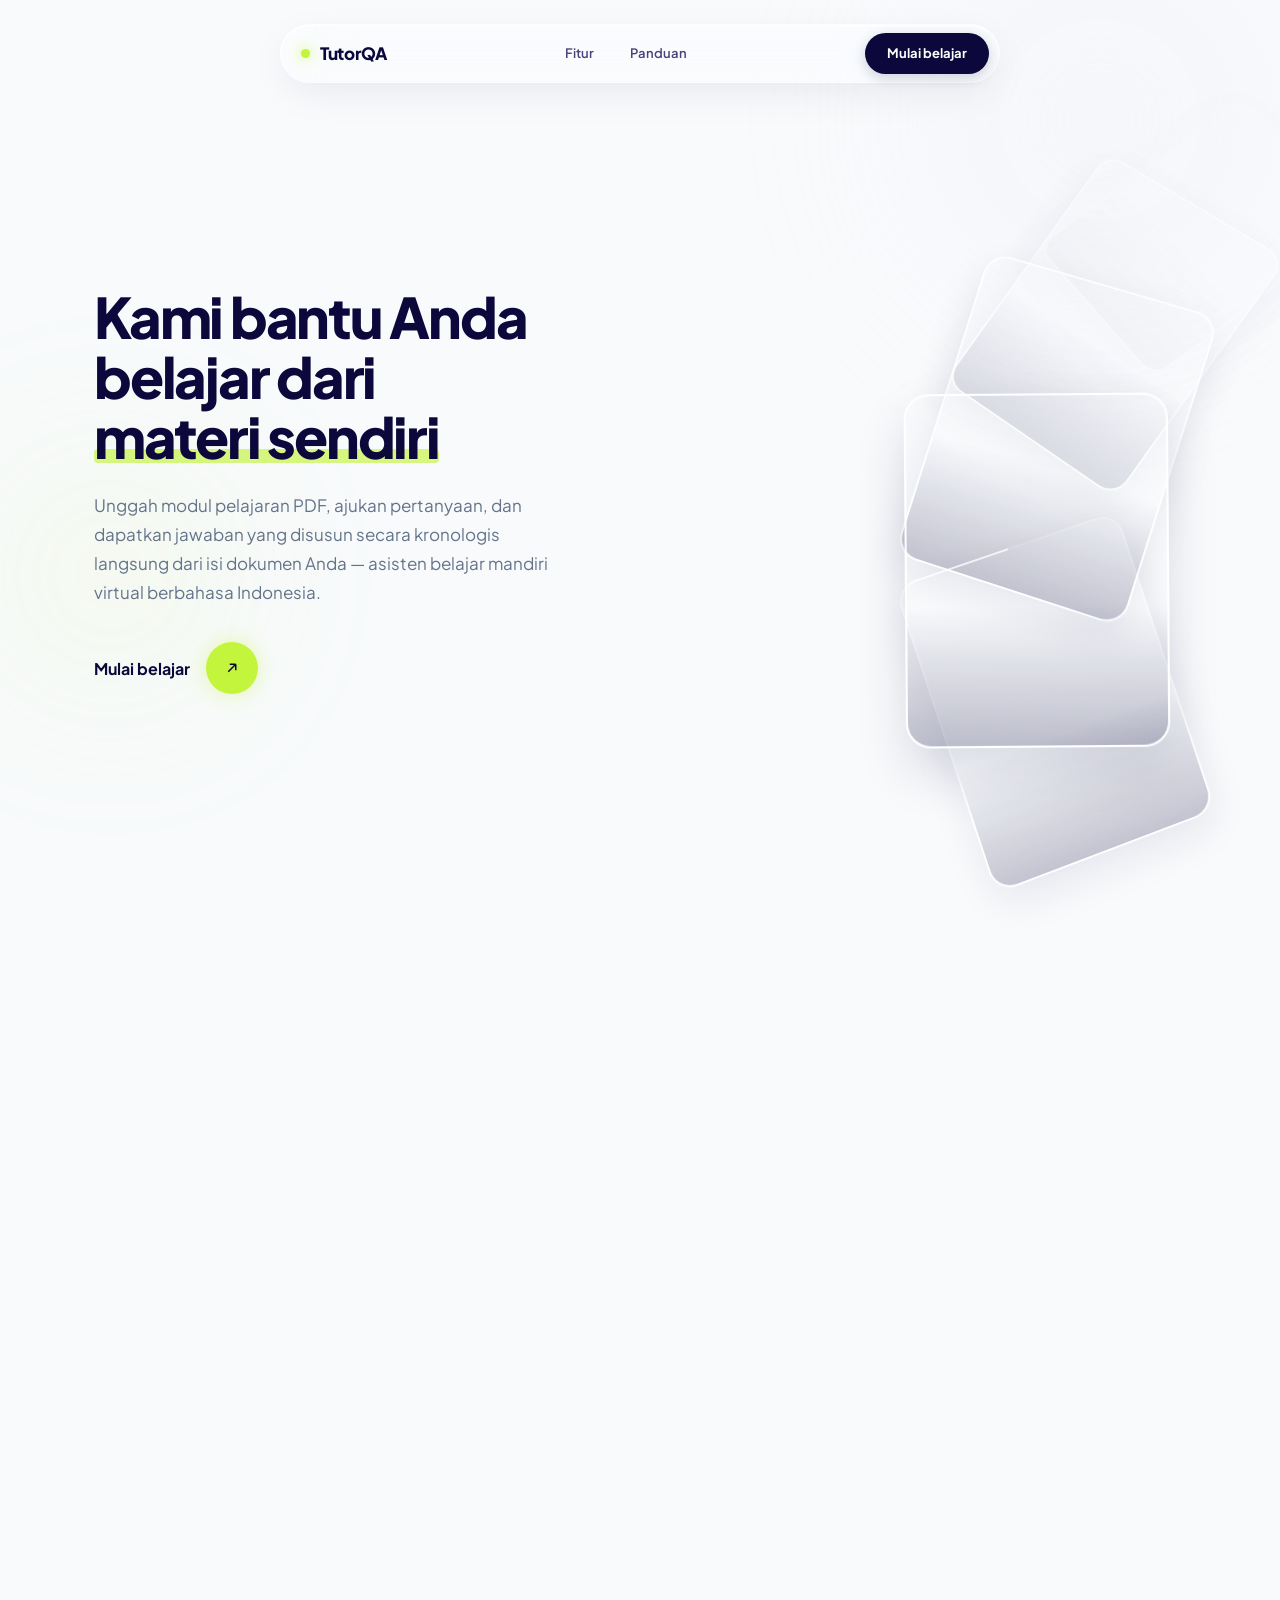
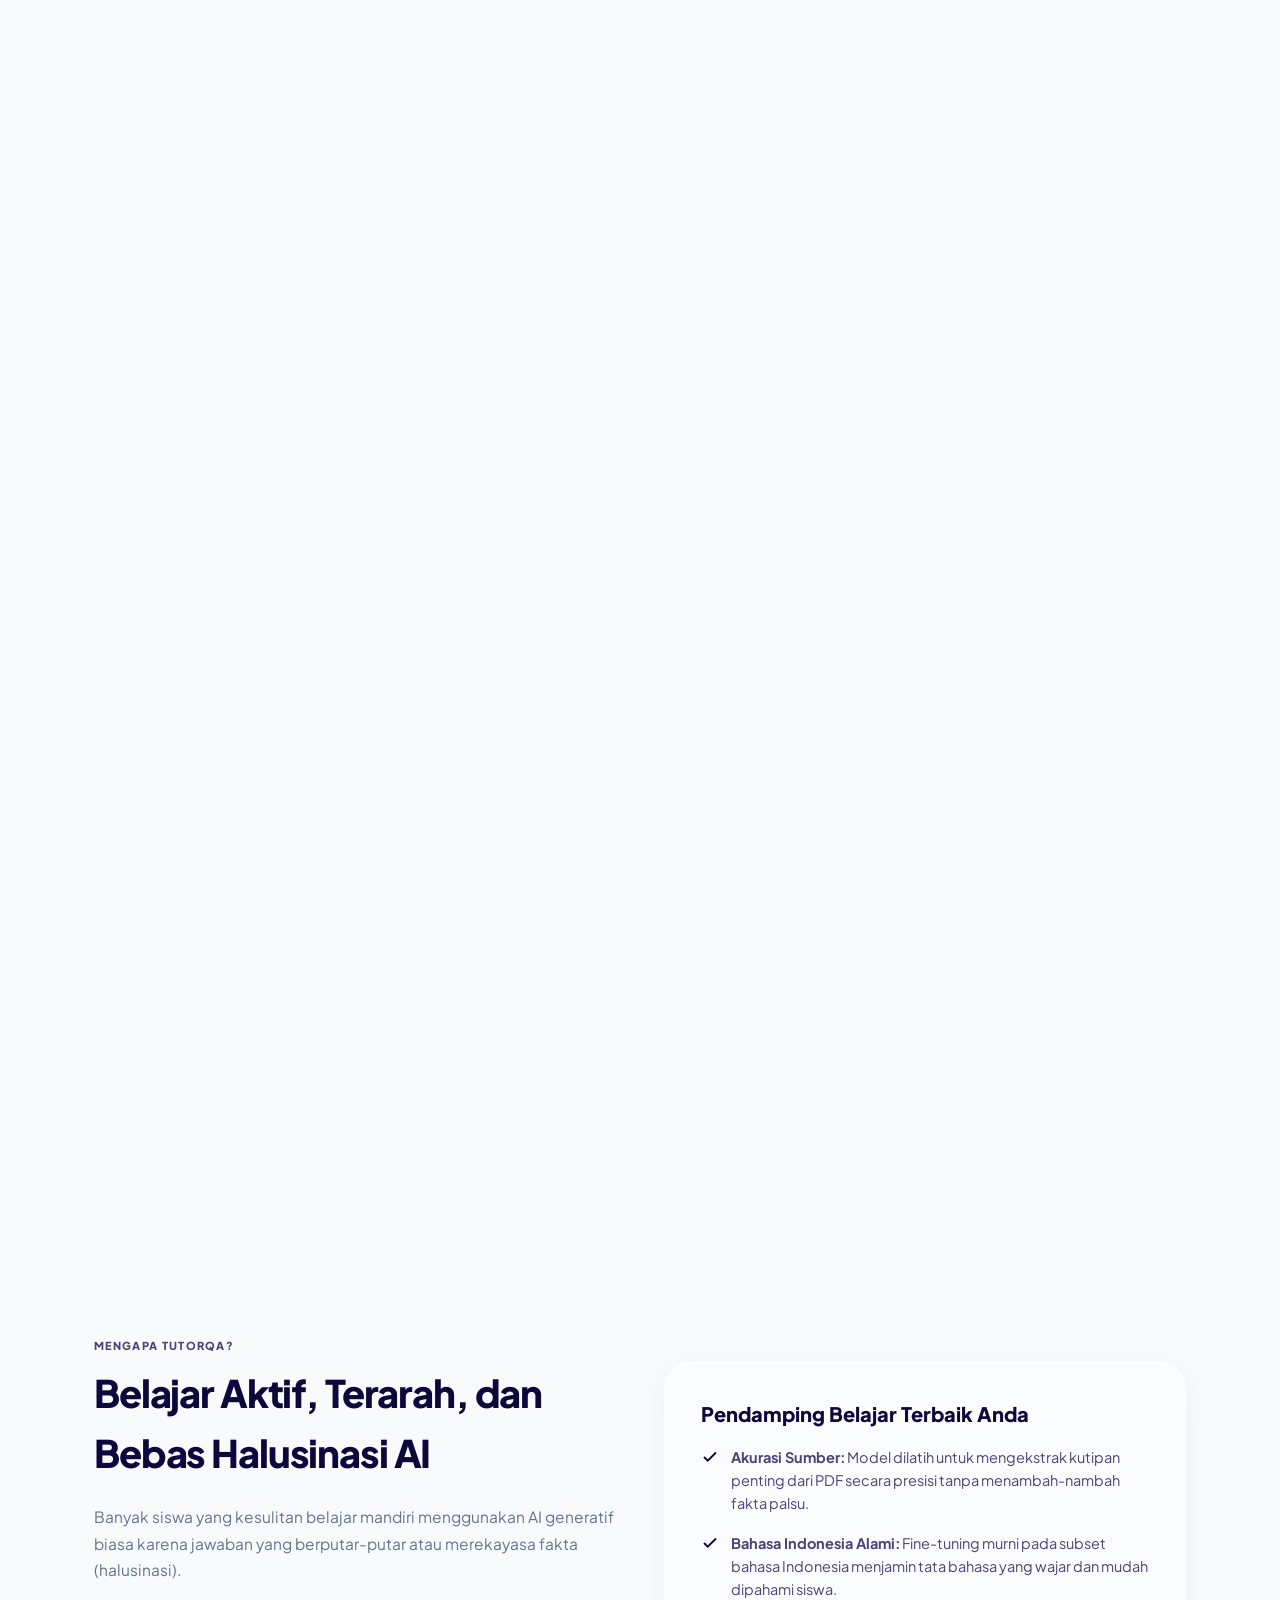
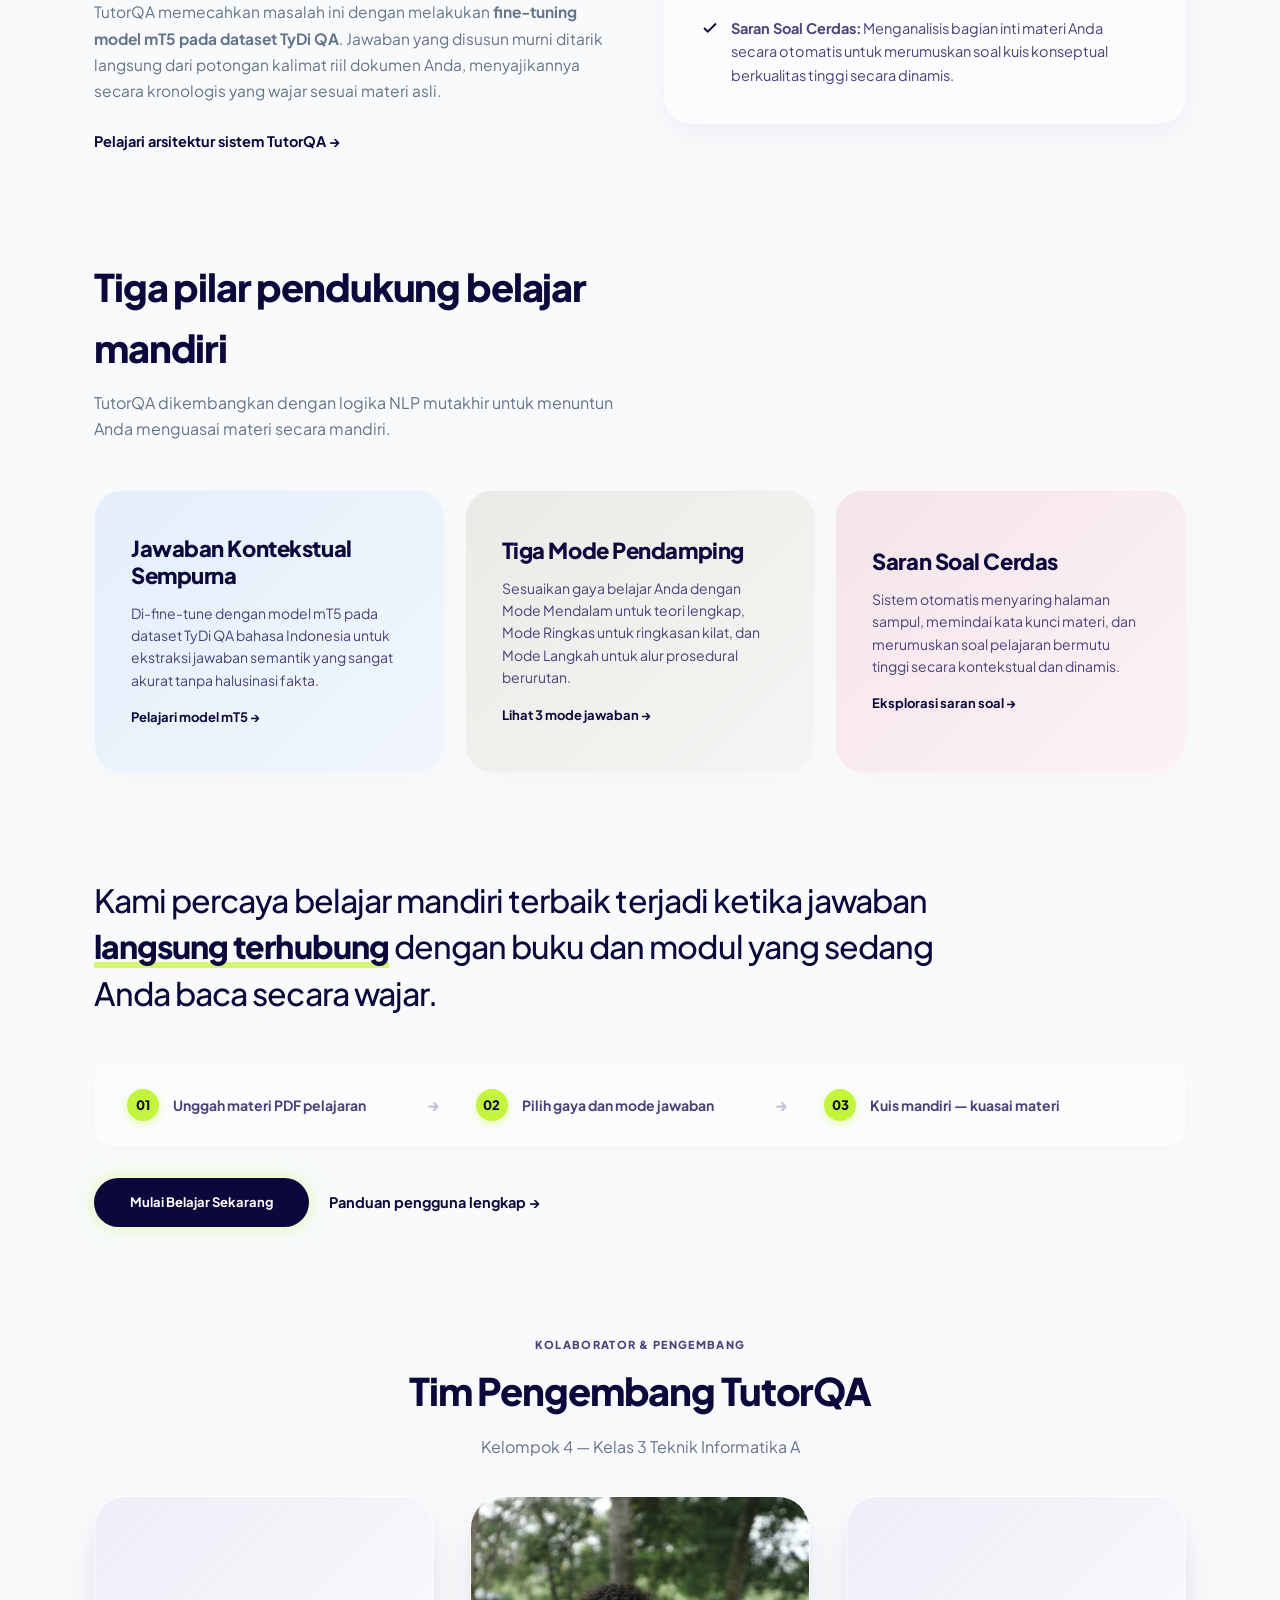
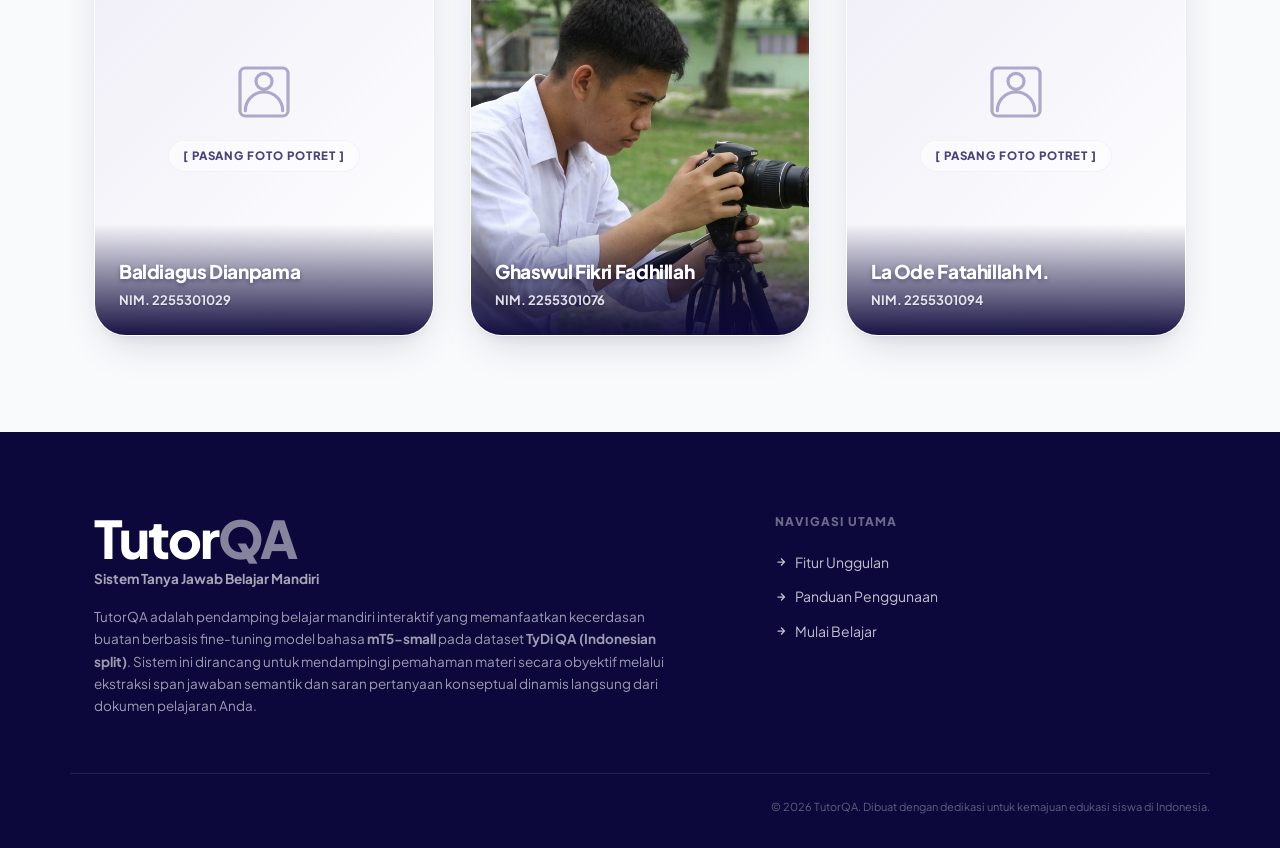
==== templates/index.html @ b0786485 "Initial commit dengan README dan gitignore baru" ====
<!DOCTYPE html>
<html lang="id">
<head>
  <meta charset="UTF-8" />
  <meta name="viewport" content="width=device-width, initial-scale=1.0" />
  <title>TutorQA — Tutor Virtual Belajar Mandiri</title>
  <link rel="preconnect" href="https://fonts.googleapis.com" />
  <link rel="preconnect" href="https://fonts.gstatic.com" crossorigin />
  <link href="https://fonts.googleapis.com/css2?family=Plus+Jakarta+Sans:wght@400;500;600;700&display=swap" rel="stylesheet" />
  <link rel="stylesheet" href="/static/css/styles.css?v=1.0.5" />
</head>
<body>
  <!-- Lazy load — logo TutorQA -->
  <div id="pageLoader" class="page-loader" aria-hidden="true">
    <div class="loader-brand">
      <h1 class="loader-logo">Tutor<span>QA</span></h1>
      <span class="loader-orb" aria-hidden="true"></span>
    </div>
  </div>

  <div class="bg-decor" aria-hidden="true">
    <span class="orb orb-1"></span>
    <span class="orb orb-2"></span>
  </div>

  <!-- Dynamic Island Nav -->
  <div class="island-nav-wrap" id="islandNav">
    <nav class="island-nav" aria-label="Navigasi utama">
      <a href="/" class="island-logo"><span class="logo-dot"></span> TutorQA</a>
      <div class="island-links">
        <a href="/fitur">Fitur</a>
        <a href="/panduan">Panduan</a>
      </div>
      <a href="/belajar" class="island-cta">Mulai belajar</a>
    </nav>
  </div>

  <main class="main-flow">
    <!-- Hero Scroll Track for 3D Carousel Wheel -->
    <div class="hero-scroll-track">
      <section class="hero" id="beranda">
        <div class="container hero-layout">
          <div class="hero-copy reveal">
            <h1 class="hero-display">
              Kami bantu Anda belajar dari <em>materi sendiri</em>
            </h1>
            <p class="hero-lead">
              Unggah modul pelajaran PDF, ajukan pertanyaan, dan dapatkan jawaban yang 
              disusun secara kronologis langsung dari isi dokumen Anda — asisten belajar mandiri virtual berbahasa Indonesia.
            </p>
            <a href="/belajar" class="hero-explore">
              <span>Mulai belajar</span>
              <span class="explore-circle" aria-hidden="true">
                <svg width="18" height="18" viewBox="0 0 24 24" fill="none" stroke="currentColor" stroke-width="2"><path d="M7 17L17 7M17 7H9M17 7v8"/></svg>
              </span>
            </a>
          </div>
          <!-- 3D Scrolling Carousel Wheel of Cards -->
          <div class="hero-collage reveal reveal-delay" aria-hidden="true">
            <div class="collage-img c1" style="background-image: url('https://images.unsplash.com/photo-1427504494785-3a9ca7044f45?w=600&auto=format&fit=crop&q=80');"></div>
            <div class="collage-img c2" style="background-image: url('https://images.unsplash.com/photo-1507842217343-583bb7270b66?w=600&auto=format&fit=crop&q=80');"></div>
            <div class="collage-img c3" style="background-image: url('https://images.unsplash.com/photo-1516321318423-f06f85e504b3?w=600&auto=format&fit=crop&q=80');"></div>
            <div class="collage-img c4" style="background-image: url('https://images.unsplash.com/photo-1522071820081-009f0129c71c?w=600&auto=format&fit=crop&q=80');"></div>
            <div class="collage-img c5" style="background-image: url('https://images.unsplash.com/photo-1532094349884-543bc11b234d?w=600&auto=format&fit=crop&q=80');"></div>
            <div class="collage-img c6" style="background-image: url('https://images.unsplash.com/photo-1516321497487-e288fb19713f?w=600&auto=format&fit=crop&q=80');"></div>
          </div>
        </div>
      </section>
    </div>

    <!-- Informative Explanatory Sections -->
    <section class="section" id="informasi-tutor">
      <div class="container">
        <div class="guide-layout" style="grid-template-columns: 1fr 1fr; gap: 48px; align-items: center;">
          <div class="reveal">
            <span class="section-tag" style="margin-bottom: 8px;">Mengapa TutorQA?</span>
            <h2 class="section-title-lg" style="margin-bottom: 20px;">Belajar Aktif, Terarah, dan Bebas Halusinasi AI</h2>
            <p style="color: var(--muted); font-size: 15.5px; line-height: 1.7; margin-bottom: 16px;">
              Banyak siswa yang kesulitan belajar mandiri menggunakan AI generatif biasa karena jawaban yang berputar-putar atau merekayasa fakta (halusinasi). 
            </p>
            <p style="color: var(--muted); font-size: 15.5px; line-height: 1.7; margin-bottom: 24px;">
              TutorQA memecahkan masalah ini dengan melakukan <strong>fine-tuning model mT5 pada dataset TyDi QA</strong>. Jawaban yang disusun murni ditarik langsung dari potongan kalimat riil dokumen Anda, menyajikannya secara kronologis yang wajar sesuai materi asli.
            </p>
            <a href="/fitur" class="link-arrow">Pelajari arsitektur sistem TutorQA →</a>
          </div>
          <div class="reveal reveal-delay" style="background: var(--glass-bg); border: 1px solid var(--glass-border); padding: 36px; border-radius: 28px; box-shadow: var(--shadow-md);">
            <h3 style="font-size: 20px; font-weight: 800; margin-bottom: 16px; color: var(--primary);">Pendamping Belajar Terbaik Anda</h3>
            <ul style="list-style: none; display: flex; flex-direction: column; gap: 16px;">
              <li style="font-size: 14.5px; color: var(--primary-60); display: flex; gap: 12px; align-items: flex-start;">
                <svg width="18" height="18" viewBox="0 0 24 24" fill="none" stroke="var(--primary)" stroke-width="2.5" style="flex-shrink: 0; margin-top: 2px;"><polyline points="20 6 9 17 4 12"/></svg>
                <span><strong>Akurasi Sumber:</strong> Model dilatih untuk mengekstrak kutipan penting dari PDF secara presisi tanpa menambah-nambah fakta palsu.</span>
              </li>
              <li style="font-size: 14.5px; color: var(--primary-60); display: flex; gap: 12px; align-items: flex-start;">
                <svg width="18" height="18" viewBox="0 0 24 24" fill="none" stroke="var(--primary)" stroke-width="2.5" style="flex-shrink: 0; margin-top: 2px;"><polyline points="20 6 9 17 4 12"/></svg>
                <span><strong>Bahasa Indonesia Alami:</strong> Fine-tuning murni pada subset bahasa Indonesia menjamin tata bahasa yang wajar dan mudah dipahami siswa.</span>
              </li>
              <li style="font-size: 14.5px; color: var(--primary-60); display: flex; gap: 12px; align-items: flex-start;">
                <svg width="18" height="18" viewBox="0 0 24 24" fill="none" stroke="var(--primary)" stroke-width="2.5" style="flex-shrink: 0; margin-top: 2px;"><polyline points="20 6 9 17 4 12"/></svg>
                <span><strong>Saran Soal Cerdas:</strong> Menganalisis bagian inti materi Anda secara otomatis untuk merumuskan soal kuis konseptual berkualitas tinggi secara dinamis.</span>
              </li>
            </ul>
          </div>
        </div>
      </div>
    </section>

    <!-- Features Overview -->
    <section class="section" id="fitur">
      <div class="container">
        <div class="section-head reveal">
          <h2 class="section-title-lg">Tiga pilar pendukung belajar mandiri</h2>
          <p class="section-sub">TutorQA dikembangkan dengan logika NLP mutakhir untuk menuntun Anda menguasai materi secara mandiri.</p>
        </div>
        <div class="feature-pastel">
          <article class="feature-pastel-card fp-blue reveal">
            <h3>Jawaban Kontekstual Sempurna</h3>
            <p>Di-fine-tune dengan model mT5 pada dataset TyDi QA bahasa Indonesia untuk ekstraksi jawaban semantik yang sangat akurat tanpa halusinasi fakta.</p>
            <a href="/fitur#t5-model" class="link-arrow" style="margin-top: 16px; font-size: 13px;">Pelajari model mT5 →</a>
          </article>
          <article class="feature-pastel-card fp-gray reveal reveal-delay">
            <h3>Tiga Mode Pendamping</h3>
            <p>Sesuaikan gaya belajar Anda dengan Mode Mendalam untuk teori lengkap, Mode Ringkas untuk ringkasan kilat, dan Mode Langkah untuk alur prosedural berurutan.</p>
            <a href="/fitur#three-modes" class="link-arrow" style="margin-top: 16px; font-size: 13px;">Lihat 3 mode jawaban →</a>
          </article>
          <article class="feature-pastel-card fp-pink reveal reveal-delay-2">
            <h3>Saran Soal Cerdas</h3>
            <p>Sistem otomatis menyaring halaman sampul, memindai kata kunci materi, dan merumuskan soal pelajaran bermutu tinggi secara kontekstual dan dinamis.</p>
            <a href="/fitur#smart-suggestions" class="link-arrow" style="margin-top: 16px; font-size: 13px;">Eksplorasi saran soal →</a>
          </article>
        </div>
      </div>
    </section>

    <!-- Call to Action Section -->
    <section class="section section-quote" id="cara-pakai">
      <div class="container reveal">
        <blockquote class="big-quote">
          Kami percaya belajar mandiri terbaik terjadi ketika jawaban
          <strong>langsung terhubung</strong> dengan buku dan modul yang sedang Anda baca secara wajar.
        </blockquote>
        <div class="steps-inline">
          <div><span>01</span><p>Unggah materi PDF pelajaran</p></div>
          <div><span>02</span><p>Pilih gaya dan mode jawaban</p></div>
          <div><span>03</span><p>Kuis mandiri — kuasai materi</p></div>
        </div>
        <div style="display: flex; gap: 20px; flex-wrap: wrap; margin-top: 24px; align-items: center;">
          <a href="/belajar" class="island-cta" style="padding: 14px 36px; box-shadow: var(--shadow-glow); text-shadow: none;">Mulai Belajar Sekarang</a>
          <a href="/panduan" class="link-arrow">Panduan pengguna lengkap →</a>
        </div>
      </div>
    </section>

    <!-- Team Section (Kelompok 4) -->
    <section class="section section-team" id="tim-pengembang">
      <div class="container reveal">
        <div class="section-head" style="text-align: center; margin: 0 auto 36px; max-width: 680px;">
          <span class="section-tag">Kolaborator & Pengembang</span>
          <h2 class="section-title-lg">Tim Pengembang TutorQA</h2>
          <p class="section-sub">Kelompok 4 — Kelas 3 Teknik Informatika A</p>
        </div>
        
        <div class="team-grid">
          <!-- Member 1: Baldiagus Dianpama -->
          <div class="team-card-wrap">
            <div class="team-card-inner">
              <!-- Front Side -->
              <div class="team-card-front">
                <div class="portrait-photo-placeholder">
                  <svg class="portrait-icon" viewBox="0 0 24 24" fill="none" stroke="currentColor" stroke-width="1.2">
                    <path d="M21 19V5a2 2 0 0 0-2-2H5a2 2 0 0 0-2 2v14a2 2 0 0 0 2 2h14a2 2 0 0 0 2-2zM12 11a3 3 0 1 0 0-6 3 3 0 0 0 0 6zm-7 8a7 7 0 0 1 14 0" stroke-linecap="round"/>
                  </svg>
                  <span class="portrait-label">[ Pasang Foto Potret ]</span>
                </div>
                <div class="team-name-strip">
                  <h3>Baldiagus Dianpama</h3>
                  <p class="front-nim">NIM. 2255301029</p>
                </div>
              </div>
              <!-- Back Side -->
              <div class="team-card-back">
                <div class="back-header">
                  <h3>Baldiagus Dianpama</h3>
                  <p class="back-nim">NIM. 2255301029</p>
                </div>
                <div class="back-divider"></div>
                <div class="back-body">
                  <span class="jobdesk-title">Fokus Tugas</span>
                  <h4 class="jobdesk-highlight">Modelling & Evaluasi</h4>
                  <p class="jobdesk-desc" style="font-size: 13px; line-height: 1.6; color: rgba(255, 255, 255, 0.85); margin: 0; text-align: left;">
                    Bertanggung jawab dalam melatih dan menguji model mT5-small menggunakan dataset TyDi QA bahasa Indonesia. Fokus pekerjaan meliputi analisis metrik performa model serta pengoptimalan penggunaan memori agar sistem tanya jawab dapat berjalan dengan lancar dan menghasilkan jawaban yang presisi.
                  </p>
                </div>
              </div>
            </div>
          </div>
          
          <!-- Member 2: Ghaswul Fikri Fadhillah -->
          <div class="team-card-wrap">
            <div class="team-card-inner">
              <!-- Front Side -->
              <div class="team-card-front">
                <div class="portrait-photo-placeholder" style="padding: 0; background: none;">
                  <img src="/static/ghaswul_profil.png" alt="Ghaswul Fikri Fadhillah" style="width: 100%; height: 100%; object-fit: cover; transition: transform 0.4s var(--ease);" class="portrait-img" />
                </div>
                <div class="team-name-strip">
                  <h3>Ghaswul Fikri Fadhillah</h3>
                  <p class="front-nim">NIM. 2255301076</p>
                </div>
              </div>
              <!-- Back Side -->
              <div class="team-card-back">
                <div class="back-header">
                  <h3>Ghaswul Fikri Fadhillah</h3>
                  <p class="back-nim">NIM. 2255301076</p>
                </div>
                <div class="back-divider"></div>
                <div class="back-body">
                  <span class="jobdesk-title">Fokus Tugas</span>
                  <h4 class="jobdesk-highlight">UI & Deployment</h4>
                  <p class="jobdesk-desc" style="font-size: 13px; line-height: 1.6; color: rgba(255, 255, 255, 0.85); margin: 0; text-align: left;">
                    Bertanggung jawab dalam merancang tampilan antarmuka web TutorQA agar menarik dan mudah digunakan oleh siswa. Fokus pekerjaan meliputi penghubungan sistem backend FastAPI dengan frontend HTML/CSS/JavaScript, serta pengelolaan deployment server agar aplikasi siap dijalankan.
                  </p>
                </div>
              </div>
            </div>
          </div>
          
          <!-- Member 3: La Ode Fatahillah Muhammad -->
          <div class="team-card-wrap">
            <div class="team-card-inner">
              <!-- Front Side -->
              <div class="team-card-front">
                <div class="portrait-photo-placeholder">
                  <svg class="portrait-icon" viewBox="0 0 24 24" fill="none" stroke="currentColor" stroke-width="1.2">
                    <path d="M21 19V5a2 2 0 0 0-2-2H5a2 2 0 0 0-2 2v14a2 2 0 0 0 2 2h14a2 2 0 0 0 2-2zM12 11a3 3 0 1 0 0-6 3 3 0 0 0 0 6zm-7 8a7 7 0 0 1 14 0" stroke-linecap="round"/>
                  </svg>
                  <span class="portrait-label">[ Pasang Foto Potret ]</span>
                </div>
                <div class="team-name-strip">
                  <h3>La Ode Fatahillah M.</h3>
                  <p class="front-nim">NIM. 2255301094</p>
                </div>
              </div>
              <!-- Back Side -->
              <div class="team-card-back">
                <div class="back-header">
                  <h3>La Ode Fatahillah M.</h3>
                  <p class="back-nim">NIM. 2255301094</p>
                </div>
                <div class="back-divider"></div>
                <div class="back-body">
                  <span class="jobdesk-title">Fokus Tugas</span>
                  <h4 class="jobdesk-highlight">Data Preparation</h4>
                  <p class="jobdesk-desc" style="font-size: 13px; line-height: 1.6; color: rgba(255, 255, 255, 0.85); margin: 0; text-align: left;">
                    Bertanggung jawab dalam mengumpulkan, membersihkan, dan mengolah data dari dataset TyDi QA agar siap digunakan untuk proses pelatihan model. Fokus pekerjaan meliputi penanganan tokenisasi teks dan penyelarasan format agar model bahasa dapat mempelajari materi dengan baik.
                  </p>
                </div>
              </div>
            </div>
          </div>
        </div>
      </div>
    </section>
  </main>

  <footer class="footer-synthesis">
    <div class="container footer-grid" style="grid-template-columns: 1.8fr 1.2fr; gap: 64px;">
      <div class="footer-brand-col">
        <p class="footer-logo-text" style="margin-bottom: 4px;">Tutor<span>QA</span></p>
        <p class="footer-address" style="margin-bottom: 16px;">
          <strong>Sistem Tanya Jawab Belajar Mandiri</strong>
        </p>
        <p class="footer-desc" style="font-size: 13.5px; line-height: 1.65; opacity: 0.75; max-width: 580px;">
          TutorQA adalah pendamping belajar mandiri interaktif yang memanfaatkan kecerdasan buatan berbasis fine-tuning model bahasa <strong>mT5-small</strong> pada dataset <strong>TyDi QA (Indonesian split)</strong>. Sistem ini dirancang untuk mendampingi pemahaman materi secara obyektif melalui ekstraksi span jawaban semantik dan saran pertanyaan konseptual dinamis langsung dari dokumen pelajaran Anda.
        </p>
      </div>
      <div class="footer-links-col" style="display: flex; flex-direction: column; align-items: flex-start; justify-content: flex-start;">
        <p class="footer-col-title">Navigasi Utama</p>
        <a href="/fitur" style="margin-bottom: 12px; display: inline-flex; align-items: center; gap: 8px;">
          <svg width="12" height="12" viewBox="0 0 24 24" fill="none" stroke="currentColor" stroke-width="2.5"><path d="M5 12h14M12 5l7 7-7 7"/></svg>Fitur Unggulan
        </a>
        <a href="/panduan" style="margin-bottom: 12px; display: inline-flex; align-items: center; gap: 8px;">
          <svg width="12" height="12" viewBox="0 0 24 24" fill="none" stroke="currentColor" stroke-width="2.5"><path d="M5 12h14M12 5l7 7-7 7"/></svg>Panduan Penggunaan
        </a>
        <a href="/belajar" style="margin-bottom: 12px; display: inline-flex; align-items: center; gap: 8px;">
          <svg width="12" height="12" viewBox="0 0 24 24" fill="none" stroke="currentColor" stroke-width="2.5"><path d="M5 12h14M12 5l7 7-7 7"/></svg>Mulai Belajar
        </a>
      </div>
    </div>
    <div class="container footer-bottom">
      <p>© 2026 TutorQA. Dibuat dengan dedikasi untuk kemajuan edukasi siswa di Indonesia.</p>
    </div>
  </footer>

  <script src="/static/js/app.js?v=1.0.5"></script>
</body>
</html>
---- static/css/styles.css ----
/* TutorQA — Premium Editorial Glassmorphic Design System */

:root {
  --primary: #0c083b;
  --primary-60: #49437a;
  --primary-70: #716aa0;
  --primary-90: #efedf7;
  --secondary: #e2e8f0;
  --tertiary: #c3f53c; /* Neon Lime-Green */
  --tertiary-hover: #b0e02b;
  --neutral: #ffffff;
  --muted: #64748b;
  --bg: #f8fafc;
  
  /* Glassmorphism Variables */
  --glass-bg: rgba(255, 255, 255, 0.38);
  --glass-bg-hover: rgba(255, 255, 255, 0.52);
  --glass-border: rgba(255, 255, 255, 0.45);
  --glass-border-focus: rgba(73, 67, 122, 0.25);
  --glass-blur: 32px;
  
  --font: "Plus Jakarta Sans", system-ui, -apple-system, BlinkMacSystemFont, sans-serif;
  --container: 1140px;
  --island-top: 24px;
  --ease: cubic-bezier(0.16, 1, 0.3, 1); /* Ultra-smooth custom cubic bezier */
  
  /* Modern Elevations */
  --shadow-sm: 0 2px 8px rgba(12, 8, 59, 0.02);
  --shadow-md: 0 8px 30px rgba(12, 8, 59, 0.05);
  --shadow-lg: 0 16px 40px rgba(12, 8, 59, 0.08);
  --shadow-glow: 0 0 20px rgba(195, 245, 60, 0.4);
}

/* Base reset & clean elements */
*, *::before, *::after { 
  box-sizing: border-box; 
  margin: 0; 
  padding: 0; 
}

html { 
  scroll-behavior: smooth; 
}

body {
  font-family: var(--font);
  font-size: 15px;
  line-height: 1.6;
  color: var(--primary);
  background: var(--bg);
  -webkit-font-smoothing: antialiased;
  -moz-osx-font-smoothing: grayscale;
  overflow-x: hidden;
}

body.is-loading { 
  overflow: hidden; 
}

/* —— Premium Lazy Load Splash Screen —— */
.page-loader {
  position: fixed;
  inset: 0;
  z-index: 9999;
  display: flex;
  align-items: center;
  justify-content: center;
  background: #ffffff;
  transition: opacity 0.7s var(--ease), visibility 0.7s var(--ease);
}

.page-loader.hidden {
  opacity: 0;
  visibility: hidden;
  pointer-events: none;
}

.loader-brand {
  display: flex;
  align-items: center;
  gap: 16px;
  animation: loaderPulse 1.8s ease-in-out infinite;
}

.loader-logo {
  font-size: clamp(32px, 6vw, 44px);
  font-weight: 800;
  color: var(--primary);
  letter-spacing: -0.04em;
  line-height: 1;
}

.loader-logo span {
  font-weight: 600;
  color: var(--primary-70);
}

.loader-orb {
  width: 16px;
  height: 16px;
  border-radius: 50%;
  background: var(--tertiary);
  box-shadow: 0 0 24px var(--tertiary), 0 0 48px rgba(195, 245, 60, 0.6);
  animation: loaderOrb 1.4s ease-in-out infinite;
}

@keyframes loaderOrb {
  0%, 100% { transform: translate(0, 0) scale(1); opacity: 1; }
  50% { transform: translate(6px, -6px) scale(1.2); opacity: 0.85; }
}

@keyframes loaderPulse {
  0%, 100% { opacity: 0.9; transform: scale(0.98); }
  50% { opacity: 1; transform: scale(1); }
}

/* Links & Global aesthetics */
a { 
  color: var(--primary); 
  text-decoration: none; 
  transition: color 0.25s var(--ease); 
}

a:hover { 
  color: var(--primary-60); 
}

.container {
  width: 100%;
  max-width: var(--container);
  margin: 0 auto;
  padding: 0 24px;
}

/* Soft Decorative Blobs */
.bg-decor {
  position: fixed;
  inset: 0;
  pointer-events: none;
  z-index: 0;
  overflow: hidden;
}

.orb {
  position: absolute;
  border-radius: 50%;
  filter: blur(90px);
  opacity: 0.4;
  animation: orbFloat 22s ease-in-out infinite;
}

.orb-1 {
  width: 480px;
  height: 480px;
  background: radial-gradient(circle, var(--primary-90) 0%, transparent 70%);
  top: -120px;
  right: -60px;
}

.orb-2 {
  width: 380px;
  height: 380px;
  background: radial-gradient(circle, rgba(195, 245, 60, 0.3) 0%, transparent 70%);
  bottom: 15%;
  left: -80px;
  animation-delay: -6s;
}

@keyframes orbFloat {
  0%, 100% { transform: translate(0, 0) scale(1); }
  33% { transform: translate(30px, -20px) scale(1.06); }
  66% { transform: translate(-20px, 20px) scale(0.94); }
}

.main-flow { 
  position: relative; 
  z-index: 1; 
}

/* —— Premium Glassmorphic Dynamic Island Navigation —— */
.island-nav-wrap {
  position: fixed;
  top: var(--island-top);
  left: 50%;
  transform: translateX(-50%);
  z-index: 1000;
  width: min(720px, calc(100% - 40px));
  pointer-events: none;
  transition: top 0.4s var(--ease), width 0.4s var(--ease);
}

.island-nav-wrap.scrolled {
  top: 12px;
  width: min(580px, calc(100% - 32px));
}

.island-nav {
  pointer-events: auto;
  display: flex;
  align-items: center;
  justify-content: space-between;
  gap: 8px;
  padding: 8px 10px 8px 20px;
  border-radius: 999px;
  background: var(--glass-bg);
  backdrop-filter: blur(var(--glass-blur)) saturate(2.1);
  -webkit-backdrop-filter: blur(var(--glass-blur)) saturate(2.1);
  border: 1px solid var(--glass-border);
  box-shadow: 
    0 12px 40px -6px rgba(12, 8, 59, 0.08),
    0 4px 12px -4px rgba(12, 8, 59, 0.02),
    inset 0 1.5px 0.5px rgba(255, 255, 255, 0.9),
    inset 0 -1px 2px rgba(12, 8, 59, 0.01);
  transition: padding 0.4s var(--ease), box-shadow 0.3s var(--ease), background 0.3s;
}

.island-nav:hover {
  background: var(--glass-bg-hover);
  box-shadow: 
    0 16px 48px -6px rgba(12, 8, 59, 0.12),
    0 6px 16px -4px rgba(12, 8, 59, 0.04),
    inset 0 1.5px 0.5px rgba(255, 255, 255, 0.95),
    inset 0 -1px 2px rgba(12, 8, 59, 0.01);
}

.island-nav-wrap.scrolled .island-nav {
  padding: 6px 8px 6px 16px;
}

.island-logo {
  display: flex;
  align-items: center;
  gap: 10px;
  font-size: 17px;
  font-weight: 800;
  color: var(--primary);
  letter-spacing: -0.02em;
}

.logo-dot {
  width: 9px;
  height: 9px;
  border-radius: 50%;
  background: var(--tertiary);
  box-shadow: 0 0 14px var(--tertiary);
  animation: pulseDot 2s ease infinite;
}

@keyframes pulseDot {
  0%, 100% { transform: scale(1); opacity: 1; }
  50% { transform: scale(1.3); opacity: 0.7; }
}

.island-links {
  display: flex;
  gap: 4px;
}

.island-links a {
  font-size: 13px;
  font-weight: 600;
  color: var(--primary-60);
  padding: 8px 16px;
  border-radius: 999px;
  transition: all 0.3s var(--ease);
}

.island-links a:hover,
.island-links a.active {
  color: var(--primary);
  background: rgba(12, 8, 59, 0.06);
}

.island-cta {
  font-size: 13px;
  font-weight: 700;
  background: var(--primary);
  color: var(--neutral) !important;
  padding: 10px 22px;
  border-radius: 999px;
  box-shadow: 0 4px 14px rgba(12, 8, 59, 0.18);
  transition: transform 0.25s var(--ease), box-shadow 0.25s var(--ease), background 0.2s;
}

.island-cta:hover {
  transform: translateY(-1px) scale(1.02);
  background: #140d5c;
  box-shadow: 0 6px 20px rgba(12, 8, 59, 0.25);
  color: var(--neutral) !important;
}

/* Scroll reveal style helper */
.reveal {
  opacity: 0;
  transform: translateY(24px);
  transition: opacity 0.8s var(--ease), transform 0.8s var(--ease);
}

.reveal.visible {
  opacity: 1;
  transform: translateY(0);
}

.reveal-delay { transition-delay: 0.12s; }
.reveal-delay-2 { transition-delay: 0.24s; }

/* —— Hero Sticky Scroll Track Wrapper —— */
.hero-scroll-track {
  position: relative;
  height: 320vh; /* Scroll track length increased to make the rotation slow and premium */
}

/* —— Hero Section Design (Sticky Pinned) —— */
.hero {
  position: sticky;
  top: 0;
  height: 100vh;
  display: flex;
  align-items: center;
  padding-top: 80px; /* Leave space for the floating navbar so elements never overlap */
  overflow: visible;
  z-index: 1;
}

.hero-layout {
  display: grid;
  grid-template-columns: 1.1fr 0.9fr;
  gap: 56px;
  align-items: center;
}

.hero-copy {
  display: flex;
  flex-direction: column;
  align-items: flex-start;
}

.hero-display {
  font-size: clamp(38px, 5.2vw, 56px);
  font-weight: 800;
  line-height: 1.08;
  letter-spacing: -0.04em;
  color: var(--primary);
  margin-bottom: 24px;
}

.hero-display em {
  font-style: normal;
  position: relative;
  display: inline-block;
  white-space: nowrap;
}

.hero-display em::after {
  content: "";
  position: absolute;
  left: 0;
  bottom: 4px;
  width: 100%;
  height: 14px;
  background: var(--tertiary);
  opacity: 0.65;
  z-index: -1;
  border-radius: 4px;
}

.hero-lead {
  font-size: 17px;
  color: var(--muted);
  line-height: 1.7;
  max-width: 480px;
  margin-bottom: 36px;
}

.hero-explore {
  display: inline-flex;
  align-items: center;
  gap: 16px;
  font-size: 16px;
  font-weight: 700;
  color: var(--primary);
  transition: gap 0.3s var(--ease);
}

.hero-explore:hover {
  gap: 20px;
}

.explore-circle {
  width: 52px;
  height: 52px;
  border-radius: 50%;
  background: var(--tertiary);
  display: flex;
  align-items: center;
  justify-content: center;
  color: var(--primary);
  box-shadow: var(--shadow-glow);
  transition: transform 0.35s var(--ease), background 0.3s;
}

.hero-explore:hover .explore-circle {
  transform: rotate(15deg) scale(1.08);
  background: var(--tertiary);
}

/* Premium Asymmetric Visual Collage (No Overflow Hidden!) */
.hero-collage {
  position: relative;
  height: 480px;
  width: 100%;
  perspective: 1500px;
  display: flex;
  align-items: center;
  justify-content: center;
  overflow: visible !important; /* Let cards bleed out beautifully! */
  border-radius: 0 !important;
  background: transparent !important;
  border: none !important;
  box-shadow: none !important;
  backdrop-filter: none !important;
  -webkit-backdrop-filter: none !important;
  transform-style: preserve-3d;
}

.collage-img {
  position: absolute;
  width: 250px;
  height: 335px;
  border-radius: 24px;
  border: 2px solid rgba(255, 255, 255, 0.85);
  box-shadow: 0 16px 40px rgba(12, 8, 59, 0.08);
  overflow: hidden;
  background-size: cover;
  background-position: center;
  background-repeat: no-repeat;
  /* Instant transform response in JS, smooth opacity & borders */
  transition: opacity 0.35s var(--ease), border-color 0.3s var(--ease), box-shadow 0.35s var(--ease);
  transform-style: preserve-3d;
  will-change: transform, opacity;
  z-index: 1;
}

.collage-img::after {
  content: "";
  position: absolute;
  inset: 0;
  background: linear-gradient(to top, rgba(12, 8, 59, 0.25) 0%, transparent 40%);
  pointer-events: none;
  transition: opacity 0.35s var(--ease);
}

/* Standard elegant borders and soft shadows for active/hovered cards (No Fluorescent Glow!) */
.collage-img.active-center {
  border-color: rgba(255, 255, 255, 0.95);
  box-shadow: 0 24px 50px rgba(12, 8, 59, 0.12);
}

.collage-img:hover {
  box-shadow: 0 32px 70px rgba(12, 8, 59, 0.18);
  border-color: rgba(255, 255, 255, 1);
  cursor: pointer;
}

.collage-img:hover::after {
  opacity: 0.1;
}



/* —— Features Section —— */
.section {
  padding: 52px 0;
}

.section-head {
  margin-bottom: 48px;
  max-width: 560px;
}

.section-title-lg {
  font-size: clamp(28px, 4vw, 38px);
  font-weight: 800;
  letter-spacing: -0.03em;
  color: var(--primary);
  margin-bottom: 12px;
}

.section-sub {
  font-size: 16px;
  color: var(--muted);
  line-height: 1.6;
}

.feature-pastel {
  display: grid;
  grid-template-columns: repeat(3, 1fr);
  gap: 20px;
  margin-top: 32px;
}

.feature-pastel-card {
  border-radius: 28px;
  padding: 44px 36px;
  min-height: 240px;
  display: flex;
  flex-direction: column;
  justify-content: center;
  transition: transform 0.4s var(--ease), box-shadow 0.4s var(--ease), border-color 0.3s;
  position: relative;
  border: 1px solid rgba(255, 255, 255, 0.45);
  box-shadow: 0 10px 30px rgba(12, 8, 59, 0.02);
  overflow: hidden;
}

.feature-pastel-card:hover {
  transform: translateY(-8px);
  box-shadow: 0 20px 48px rgba(12, 8, 59, 0.06);
  border-color: rgba(255, 255, 255, 0.85);
}

.fp-blue { background: linear-gradient(135deg, #e4effb 0%, #f1f6fc 100%); }
.fp-gray { background: linear-gradient(135deg, #eceae7 0%, #f6f5f3 100%); }
.fp-pink { background: linear-gradient(135deg, #f5e4eb 0%, #fcf3f6 100%); }

.feature-pastel-card h3 {
  font-size: 22px;
  font-weight: 800;
  margin-bottom: 12px;
  letter-spacing: -0.02em;
  color: var(--primary);
  line-height: 1.25;
}

.feature-pastel-card p {
  font-size: 14px;
  color: var(--primary-60);
  line-height: 1.6;
}


/* —— Quote Section —— */
.section-quote {
  padding: 52px 0;
}

.big-quote {
  font-size: clamp(22px, 3.5vw, 32px);
  font-weight: 500;
  line-height: 1.45;
  color: var(--primary);
  letter-spacing: -0.03em;
  margin-bottom: 48px;
  max-width: 840px;
}

.big-quote strong {
  font-weight: 800;
  position: relative;
  display: inline-block;
}

.big-quote strong::after {
  content: "";
  position: absolute;
  left: 0;
  bottom: 2px;
  width: 100%;
  height: 6px;
  background: var(--tertiary);
  z-index: -1;
  opacity: 0.7;
}

.steps-inline {
  display: flex;
  gap: 20px;
  flex-wrap: wrap;
  margin: 24px 0 32px;
  background: var(--glass-bg);
  backdrop-filter: blur(12px);
  -webkit-backdrop-filter: blur(12px);
  border: 1px solid var(--glass-border);
  padding: 24px 32px;
  border-radius: 20px;
  box-shadow: var(--shadow-sm);
  align-items: center;
  justify-content: space-between;
}

.steps-inline div {
  display: flex;
  align-items: center;
  gap: 14px;
  flex: 1;
  min-width: 210px;
  position: relative;
}

.steps-inline div:not(:last-child)::after {
  content: "→";
  position: absolute;
  right: 16px;
  color: var(--primary-70);
  font-weight: 800;
  opacity: 0.4;
  font-size: 16px;
}

@media (max-width: 880px) {
  .steps-inline div:not(:last-child)::after {
    display: none;
  }
}

.steps-inline span {
  font-size: 13px;
  font-weight: 800;
  color: var(--primary);
  background: var(--tertiary);
  width: 32px;
  height: 32px;
  border-radius: 50%;
  display: flex;
  align-items: center;
  justify-content: center;
  box-shadow: 0 3px 10px rgba(195, 245, 60, 0.4);
  flex-shrink: 0;
}

.steps-inline p {
  font-size: 14px;
  color: var(--primary-60);
  font-weight: 700;
  line-height: 1.35;
}


.link-arrow {
  display: inline-flex;
  align-items: center;
  gap: 8px;
  font-size: 14.5px;
  font-weight: 700;
  color: var(--primary);
  transition: transform 0.25s var(--ease), color 0.2s;
}

.link-arrow:hover {
  color: var(--primary-60);
  transform: translateX(4px);
}

/* —— Premium Glassmorphic Workspace (Ruang Belajar) —— */
.qa-section {
  padding-bottom: 96px;
}

.qa-shell {
  background: var(--neutral);
  border: 1px solid var(--secondary);
  border-radius: 32px;
  padding: 36px;
  box-shadow: var(--shadow-lg);
}

.qa-head {
  display: flex;
  justify-content: space-between;
  align-items: flex-end;
  flex-wrap: wrap;
  gap: 24px;
  margin-bottom: 28px;
  padding-bottom: 28px;
  border-bottom: 1px solid var(--secondary);
}

.section-tag {
  display: inline-block;
  font-size: 11px;
  font-weight: 800;
  text-transform: uppercase;
  letter-spacing: 0.12em;
  color: var(--primary-60);
  margin-bottom: 8px;
}

.section-title {
  font-size: clamp(28px, 4vw, 36px);
  font-weight: 800;
  letter-spacing: -0.03em;
  color: var(--primary);
}

.mode-selector {
  display: flex;
  gap: 4px;
  padding: 4px;
  background: #f1f5f9;
  border-radius: 999px;
  border: 1px solid rgba(15, 23, 42, 0.04);
}

.mode-chip {
  font-family: var(--font);
  font-size: 13.5px;
  font-weight: 700;
  padding: 10px 22px;
  border: none;
  border-radius: 999px;
  background: transparent;
  color: var(--muted);
  cursor: pointer;
  transition: all 0.3s var(--ease);
}

.mode-chip.active {
  background: var(--primary);
  color: var(--neutral);
  box-shadow: 0 4px 14px rgba(12, 8, 59, 0.18);
}

.qa-layout {
  display: grid;
  grid-template-columns: 310px 1fr;
  gap: 24px;
  align-items: stretch;
}

/* Glassmorphic Panel Layout */
.panel {
  background: var(--glass-bg);
  backdrop-filter: blur(12px);
  -webkit-backdrop-filter: blur(12px);
  border: 1px solid var(--glass-border);
  border-radius: 20px;
  padding: 20px;
  margin-bottom: 16px;
  box-shadow: var(--shadow-sm);
  transition: border-color 0.3s var(--ease), box-shadow 0.3s var(--ease);
}

.panel:hover {
  border-color: var(--glass-border-focus);
  box-shadow: var(--shadow-md);
}

.panel-label {
  display: block;
  font-size: 11px;
  font-weight: 800;
  color: var(--primary-60);
  text-transform: uppercase;
  letter-spacing: 0.08em;
  margin-bottom: 14px;
}

/* Beautiful Interactive PDF Upload Zone */
.upload-zone {
  display: flex;
  flex-direction: column;
  align-items: center;
  gap: 12px;
  padding: 28px 18px;
  border: 2px dashed rgba(73, 67, 122, 0.2);
  border-radius: 16px;
  cursor: pointer;
  text-align: center;
  background: rgba(255, 255, 255, 0.4);
  transition: all 0.35s var(--ease);
}

.upload-zone:hover,
.upload-zone.dragover {
  border-color: var(--primary);
  background: rgba(195, 245, 60, 0.08);
  transform: scale(1.02);
}

.upload-icon-wrap {
  width: 52px;
  height: 52px;
  border-radius: 50%;
  background: var(--neutral);
  display: flex;
  align-items: center;
  justify-content: center;
  color: var(--primary);
  box-shadow: 0 4px 16px rgba(12, 8, 59, 0.04);
  transition: transform 0.35s var(--ease);
}

.upload-zone:hover .upload-icon-wrap {
  transform: translateY(-4px) scale(1.05);
  background: var(--tertiary);
  color: var(--primary);
  box-shadow: var(--shadow-glow);
}

.upload-text { 
  font-size: 14px; 
  font-weight: 700; 
  color: var(--primary); 
}

.upload-zone small { 
  font-size: 11px; 
  color: var(--muted); 
}

.doc-info { 
  margin-top: 16px; 
  padding-top: 16px; 
  border-top: 1px solid var(--secondary); 
}

.doc-info.hidden { 
  display: none; 
}

.doc-tag {
  display: inline-flex;
  align-items: center;
  gap: 6px;
  font-size: 10px;
  font-weight: 800;
  background: var(--tertiary);
  color: var(--primary);
  padding: 5px 14px;
  border-radius: 999px;
  box-shadow: 0 2px 8px rgba(195, 245, 60, 0.3);
}

.pulse-dot {
  width: 6px;
  height: 6px;
  border-radius: 50%;
  background: var(--primary);
  animation: pulseDot 1.5s ease infinite;
}

.doc-info p { 
  font-size: 13.5px; 
  margin-top: 10px; 
  word-break: break-all;
  font-weight: 600;
}

.muted { 
  color: var(--muted); 
  font-size: 12.5px; 
}

/* Custom Textareas */
.panel textarea {
  width: 100%;
  padding: 14px;
  border: 1px solid var(--secondary);
  border-radius: 14px;
  font-family: var(--font);
  font-size: 13px;
  resize: vertical;
  line-height: 1.55;
  min-height: 100px;
  background: var(--neutral);
  transition: border-color 0.3s var(--ease), box-shadow 0.3s var(--ease);
}

.panel textarea:focus {
  outline: none;
  border-color: var(--primary);
  box-shadow: 0 0 0 3px rgba(12, 8, 59, 0.08);
}

/* Saran Pertanyaan */
.suggestions { 
  display: flex; 
  flex-direction: column; 
  gap: 8px; 
}

.suggestion-chip {
  text-align: left;
  font-family: var(--font);
  font-size: 12.5px;
  line-height: 1.5;
  padding: 12px 16px;
  border: 1px solid var(--secondary);
  border-radius: 14px;
  background: var(--neutral);
  color: var(--primary);
  cursor: pointer;
  transition: all 0.3s var(--ease);
}

.suggestion-chip:hover {
  border-color: var(--primary);
  background: rgba(12, 8, 59, 0.05);
  transform: translateX(6px) scale(1.02);
  box-shadow: var(--shadow-sm);
}

.suggestion-chip:active {
  transform: translateX(3px) scale(0.98);
}

.empty-hint { 
  font-size: 12.5px; 
  line-height: 1.6; 
}

/* —— Premium Chat Panel UI —— */
.chat-panel {
  background: var(--glass-bg);
  backdrop-filter: blur(16px);
  -webkit-backdrop-filter: blur(16px);
  border: 1px solid var(--glass-border);
  border-radius: 24px;
  display: flex;
  flex-direction: column;
  overflow: hidden;
  min-height: 600px;
  box-shadow: var(--shadow-sm);
}

.chat-header {
  display: flex;
  align-items: center;
  justify-content: space-between;
  padding: 18px 24px;
  background: rgba(255, 255, 255, 0.5);
  border-bottom: 1px solid var(--secondary);
}

.chat-header-info {
  display: flex;
  align-items: center;
  gap: 14px;
}

.chat-header-info strong { 
  font-size: 14.5px; 
  font-weight: 800; 
  display: block; 
}

.chat-status {
  font-size: 11.5px;
  color: var(--muted);
  font-weight: 600;
  display: flex;
  align-items: center;
  gap: 6px;
}

.chat-status::before {
  content: "";
  width: 6px;
  height: 6px;
  border-radius: 50%;
  background: #10b981; /* Premium Green Dot for Online */
  display: inline-block;
  box-shadow: 0 0 8px #10b981;
}

.chat-status.loading {
  color: var(--primary);
  animation: statusPulse 1.2s ease infinite;
}

.chat-status.loading::before {
  background: var(--primary-70);
  box-shadow: 0 0 8px var(--primary-70);
}

@keyframes statusPulse {
  0%, 100% { opacity: 1; }
  50% { opacity: 0.55; }
}

.btn-clear {
  font-family: var(--font);
  font-size: 12.5px;
  font-weight: 700;
  color: var(--primary-60);
  background: rgba(255, 255, 255, 0.7);
  border: 1px solid var(--secondary);
  padding: 8px 18px;
  border-radius: 999px;
  cursor: pointer;
  transition: all 0.25s var(--ease);
}

.btn-clear:hover {
  color: var(--primary);
  border-color: var(--primary);
  background: rgba(12, 8, 59, 0.05);
}

/* Sleek Elegant Custom Scrollbar */
.chat-messages {
  flex: 1;
  overflow-y: auto;
  padding: 24px;
  display: flex;
  flex-direction: column;
  gap: 20px;
  min-height: 400px;
  max-height: 500px;
  scroll-behavior: smooth;
}

.chat-messages::-webkit-scrollbar {
  width: 6px;
}

.chat-messages::-webkit-scrollbar-track {
  background: transparent;
}

.chat-messages::-webkit-scrollbar-thumb {
  background: rgba(12, 8, 59, 0.1);
  border-radius: 99px;
}

.chat-messages::-webkit-scrollbar-thumb:hover {
  background: rgba(12, 8, 59, 0.25);
}

.message {
  display: flex;
  gap: 12px;
  max-width: 82%;
  animation: msgIn 0.45s cubic-bezier(0.16, 1, 0.3, 1);
}

@keyframes msgIn {
  from { opacity: 0; transform: translateY(16px) scale(0.97); }
  to { opacity: 1; transform: none; }
}

.message.user { 
  align-self: flex-end; 
  flex-direction: row-reverse; 
}

.message.bot { 
  align-self: flex-start; 
}

.avatar {
  width: 38px;
  height: 38px;
  border-radius: 50%;
  flex-shrink: 0;
  background-repeat: no-repeat;
  background-position: center;
  background-size: 19px 19px;
  box-shadow: 0 4px 10px rgba(12, 8, 59, 0.04);
}

.avatar.sm { 
  width: 32px; 
  height: 32px; 
  background-size: 16px 16px; 
}

.user-avatar {
  background-color: var(--primary-90);
  background-image: url("data:image/svg+xml,%3Csvg xmlns='http://www.w3.org/2000/svg' viewBox='0 0 24 24' fill='%230c083b'%3E%3Cpath d='M12 12c2.7 0 4.8-2.1 4.8-4.8S14.7 2.4 12 2.4 7.2 4.5 7.2 7.2 9.3 12 12 12zm0 2.4c-3.2 0-9.6 1.6-9.6 4.8v1.2h19.2v-1.2c0-3.2-6.4-4.8-9.6-4.8z'/%3E%3C/svg%3E");
}

.bot-avatar {
  background-color: var(--primary);
  background-image: url("data:image/svg+xml,%3Csvg xmlns='http://www.w3.org/2000/svg' viewBox='0 0 24 24' fill='%23ffffff'%3E%3Cpath d='M12 2a2 2 0 0 1 2 2c0 .7-.4 1.4-1 1.7V7h3a3 3 0 0 1 3 3v2h1a2 2 0 0 1 2 2v5a2 2 0 0 1-2 2H5a2 2 0 0 1-2-2v-5a2 2 0 0 1 2-2h1V10a3 3 0 0 1 3-3h3V5.7c-.6-.3-1-1-1-1.7a2 2 0 0 1 2-2zm-4 9v5h8v-5H8zm2 2h1v1h-1v-1zm3 0h1v1h-1v-1z'/%3E%3C/svg%3E");
}

.bubble {
  padding: 16px 20px;
  border-radius: 20px;
  font-size: 14.5px;
  line-height: 1.6;
}

/* Beautiful Minimal Glass Bubble styles */
.message.bot .bubble {
  background: var(--neutral);
  border: 1px solid rgba(12, 8, 59, 0.05);
  border-top-left-radius: 4px;
  box-shadow: 
    0 4px 16px rgba(12, 8, 59, 0.02),
    0 1px 3px rgba(12, 8, 59, 0.01),
    inset 0 1px 0 rgba(255, 255, 255, 0.9);
  transition: transform 0.3s var(--ease), box-shadow 0.3s var(--ease);
}

.message.bot .bubble:hover {
  transform: translateY(-1px) scale(1.005);
  box-shadow: 
    0 8px 24px rgba(12, 8, 59, 0.04),
    0 2px 6px rgba(12, 8, 59, 0.02);
}

.message.user .bubble {
  background: linear-gradient(135deg, var(--primary) 0%, #1e156e 100%);
  color: var(--neutral);
  border-top-right-radius: 4px;
  box-shadow: 
    0 8px 24px rgba(12, 8, 59, 0.1),
    0 2px 6px rgba(12, 8, 59, 0.04),
    inset 0 1px 0 rgba(255, 255, 255, 0.15);
  transition: transform 0.3s var(--ease), box-shadow 0.3s var(--ease);
}

.message.user .bubble:hover {
  transform: translateY(-1px) scale(1.005);
  box-shadow: 
    0 12px 32px rgba(12, 8, 59, 0.15),
    0 4px 12px rgba(12, 8, 59, 0.08);
}

.message.error .bubble {
  background: #fef3f2;
  color: #d92d20;
  border: 1px solid #fecdca;
}

.welcome-msg .bubble {
  background: linear-gradient(135deg, var(--primary-90) 0%, var(--neutral) 85%);
  border-color: transparent;
}

.bubble p { 
  margin-bottom: 10px; 
}

.bubble p:last-child { 
  margin-bottom: 0; 
}

.mode-tag {
  display: inline-block;
  font-size: 10px;
  font-weight: 800;
  color: var(--primary-60);
  margin-bottom: 8px;
  text-transform: uppercase;
  letter-spacing: 0.08em;
}

.key-points {
  list-style: none;
  margin-top: 14px;
  padding-top: 14px;
  border-top: 1px solid var(--secondary);
}

.key-points li {
  font-size: 12.5px;
  color: var(--muted);
  padding: 6px 0 6px 18px;
  position: relative;
}

.key-points li::before {
  content: "";
  position: absolute;
  left: 0;
  top: 12px;
  width: 6px;
  height: 6px;
  border-radius: 50%;
  background: var(--tertiary);
  box-shadow: 0 0 6px var(--tertiary);
}

.answer-section-title {
  font-size: 10px;
  font-weight: 800;
  color: var(--muted);
  text-transform: uppercase;
  letter-spacing: 0.08em;
  margin-bottom: 8px;
}

.bubble ol.steps-list { 
  margin: 10px 0 0; 
  padding-left: 20px; 
}

.bubble ol.steps-list li { 
  margin-bottom: 8px; 
}

.typing .bubble {
  display: flex;
  gap: 6px;
  padding: 18px 24px;
}

.typing-dot {
  width: 8px;
  height: 8px;
  background: var(--primary-60);
  border-radius: 50%;
  animation: bounce 1.2s ease infinite;
}

.typing-dot:nth-child(2) { animation-delay: 0.15s; }
.typing-dot:nth-child(3) { animation-delay: 0.3s; }

@keyframes bounce {
  0%, 80%, 100% { transform: translateY(0); opacity: 0.35; }
  40% { transform: translateY(-7px); opacity: 1; }
}

/* Ask Form & Inputs Redesign */
.ask-form {
  display: flex;
  gap: 14px;
  padding: 20px 24px;
  background: rgba(255, 255, 255, 0.45);
  border-top: 1px solid var(--secondary);
  align-items: flex-end;
}

.input-wrap { 
  flex: 1; 
}

.ask-form textarea {
  width: 100%;
  padding: 14px 18px;
  border: 1px solid var(--secondary);
  border-radius: 16px;
  font-family: var(--font);
  font-size: 14px;
  resize: none;
  line-height: 1.5;
  max-height: 120px;
  min-height: 52px;
  background: var(--glass-bg);
  backdrop-filter: blur(8px);
  -webkit-backdrop-filter: blur(8px);
  box-shadow: inset 0 1px 2px rgba(0,0,0,0.01), var(--shadow-sm);
  transition: all 0.3s var(--ease);
}

.ask-form textarea:focus {
  outline: none;
  border-color: var(--primary);
  background: var(--neutral);
  box-shadow: 0 0 0 4px rgba(73, 67, 122, 0.15), var(--shadow-md);
}

.input-hint {
  display: block;
  font-size: 10.5px;
  color: var(--muted);
  margin-top: 8px;
  padding-left: 4px;
}

/* Stunning Send Button styling */
.btn-send {
  width: 52px;
  height: 52px;
  border: none;
  border-radius: 16px;
  background: var(--tertiary);
  color: var(--primary);
  cursor: pointer;
  display: flex;
  align-items: center;
  justify-content: center;
  flex-shrink: 0;
  box-shadow: var(--shadow-glow);
  transition: transform 0.3s var(--ease), box-shadow 0.3s var(--ease), background 0.2s;
}

.btn-send:disabled { 
  opacity: 0.3; 
  cursor: not-allowed; 
  transform: none; 
  box-shadow: none;
}

.btn-send:not(:disabled):hover { 
  transform: scale(1.05) rotate(-3deg); 
  background: var(--tertiary-hover);
  box-shadow: 0 0 24px rgba(195, 245, 60, 0.6);
}

.btn-send:not(:disabled):active {
  transform: scale(0.95);
}

/* —— Premium Modern Footer —— */
.footer-synthesis {
  background: var(--primary);
  color: rgba(255, 255, 255, 0.8);
  padding: 80px 0 0;
  position: relative;
  z-index: 1;
}

.footer-grid {
  display: grid;
  grid-template-columns: 1.5fr 1fr 1fr;
  gap: 56px;
  padding-bottom: 56px;
}

.footer-logo-text {
  font-size: clamp(38px, 6vw, 52px);
  font-weight: 800;
  color: var(--neutral);
  line-height: 1;
  margin-bottom: 24px;
  letter-spacing: -0.04em;
}

.footer-logo-text span {
  color: rgba(255, 255, 255, 0.5);
}

.footer-address {
  font-size: 13.5px;
  line-height: 1.65;
  margin-bottom: 12px;
  opacity: 0.8;
}

.footer-team-line {
  font-size: 13px;
  opacity: 0.65;
}

.footer-col-title {
  font-size: 12px;
  font-weight: 800;
  text-transform: uppercase;
  letter-spacing: 0.1em;
  color: rgba(255, 255, 255, 0.4);
  margin-bottom: 20px;
}

.footer-links-col a, 
.footer-links-col span {
  display: block;
  font-size: 14px;
  color: rgba(255, 255, 255, 0.75);
  margin-bottom: 12px;
  transition: color 0.2s var(--ease);
}

.footer-links-col a:hover {
  color: var(--tertiary);
}

.footer-bottom {
  border-top: 1px solid rgba(255, 255, 255, 0.1);
  padding: 24px 0 32px;
}

.footer-bottom p {
  font-size: 11px;
  color: rgba(255, 255, 255, 0.35);
  text-align: right;
}

.footer-compact .footer-bottom p {
  text-align: center;
}

/* Print styling utility */
@media print { 
  .island-nav-wrap, .no-print, .bg-decor, .page-loader { 
    display: none !important; 
  } 
}

/* —— Premium Responsive Layout Adjustments —— */
@media (max-width: 960px) {
  .hero {
    padding-top: 80px;
    min-height: auto;
  }
  
  .hero-layout {
    grid-template-columns: 1fr;
    gap: 40px;
  }
  
  .hero-collage {
    height: 320px;
    order: -1;
    max-width: 520px;
    margin: 0 auto;
    overflow: visible !important;
    border-radius: 0 !important;
    background: transparent !important;
    border: none !important;
    box-shadow: none !important;
  }

  .collage-img {
    width: 170px;
    height: 228px;
    border-radius: 16px;
  }
  
  .feature-pastel {
    grid-template-columns: 1fr;
    gap: 16px;
  }
  
  .feature-pastel-card {
    min-height: 200px;
    padding: 28px;
  }
  
  .qa-layout {
    grid-template-columns: 1fr;
    gap: 24px;
  }
  
  .qa-shell {
    padding: 24px;
  }
  
  .island-links {
    display: none; /* Auto-collapses nav links on tablet */
  }
  
  .island-nav-wrap {
    width: min(480px, calc(100% - 32px));
  }
  
  .steps-inline {
    flex-direction: column;
    gap: 16px;
  }
  
  .footer-grid {
    grid-template-columns: 1fr;
    gap: 36px;
  }
  
  .footer-bottom p {
    text-align: left;
  }
}

@media (max-width: 520px) {
  .hero-display {
    font-size: 34px;
  }
  
  .hero-lead {
    font-size: 15px;
    margin-bottom: 28px;
  }

  .hero-collage {
    height: 320px;
    overflow: visible !important;
    border-radius: 0 !important;
    background: transparent !important;
    border: none !important;
    box-shadow: none !important;
  }

  .collage-img {
    width: 170px;
    height: 228px;
    border-radius: 16px;
  }
  
  .qa-head {
    flex-direction: column;
    align-items: flex-start;
    gap: 16px;
  }
  
  .mode-selector {
    width: 100%;
    justify-content: stretch;
  }
  
  .mode-chip {
    flex: 1;
    text-align: center;
    padding: 10px 8px;
    font-size: 12.5px;
  }
  
  .message {
    max-width: 92%;
  }
  
  .chat-messages {
    padding: 16px;
  }
  
  .bubble {
    padding: 12px 16px;
    font-size: 13.5px;
  }
  
  .ask-form {
    padding: 14px 16px;
    gap: 10px;
  }
  
  .ask-form textarea {
    padding: 12px 14px;
    font-size: 13px;
  }
  
  .btn-send {
    width: 46px;
    height: 46px;
    border-radius: 12px;
  }
}

/* —— Elegant Card-style Guide Page & Two-Column Redesign —— */
.page-guide { 
  padding-top: 120px; 
}

.guide-main { 
  max-width: var(--container); 
  margin: 0 auto; 
  padding: 0 24px 80px; 
  position: relative; 
  z-index: 1; 
}

.guide-hero { 
  margin-bottom: 48px; 
  text-align: center;
}

.guide-hero h1 { 
  font-size: clamp(32px, 5.5vw, 44px); 
  font-weight: 800; 
  letter-spacing: -0.04em;
  color: var(--primary);
  margin: 16px 0; 
}

.guide-hero > p { 
  color: var(--muted); 
  font-size: 16.5px;
  max-width: 600px;
  margin: 0 auto 24px;
  line-height: 1.6;
}

/* Two-column Layout */
.guide-layout {
  display: grid;
  grid-template-columns: 280px 1fr;
  gap: 36px;
  align-items: stretch;
}

.guide-sidebar {
  position: relative;
}

.guide-nav-card {
  position: sticky;
  top: 100px;
  background: var(--glass-bg);
  backdrop-filter: blur(12px);
  -webkit-backdrop-filter: blur(12px);
  border: 1px solid var(--glass-border);
  border-radius: 24px;
  padding: 24px;
  box-shadow: var(--shadow-sm);
  display: flex;
  flex-direction: column;
}

.guide-nav-title {
  font-size: 11px;
  font-weight: 800;
  text-transform: uppercase;
  letter-spacing: 0.1em;
  color: var(--primary-60);
  margin-bottom: 16px;
  padding-left: 8px;
}

.guide-nav-links {
  display: flex;
  flex-direction: column;
  gap: 6px;
}

.guide-nav-link {
  display: block;
  font-size: 13.5px;
  font-weight: 700;
  color: var(--muted);
  padding: 10px 16px;
  border-radius: 12px;
  transition: all 0.25s var(--ease);
}

.guide-nav-link:hover {
  color: var(--primary);
  background: rgba(12, 8, 59, 0.04);
  transform: translateX(4px);
}

.guide-nav-link.active {
  color: var(--primary);
  background: var(--tertiary);
  box-shadow: 0 4px 12px rgba(195, 245, 60, 0.4);
}

.guide-content {
  display: flex;
  flex-direction: column;
  gap: 24px;
}

.guide-content section { 
  background: var(--neutral);
  border: 1px solid var(--secondary);
  border-radius: 24px;
  padding: 40px;
  box-shadow: var(--shadow-sm);
  transition: transform 0.3s var(--ease), box-shadow 0.3s;
  scroll-margin-top: 100px; /* Offset for smooth scroll when sticky nav is active */
}

.guide-content section:hover {
  transform: translateY(-2px);
  box-shadow: var(--shadow-md);
}

.guide-content h2 { 
  font-size: 22px; 
  font-weight: 800; 
  letter-spacing: -0.02em;
  color: var(--primary);
  margin-bottom: 16px; 
}

.guide-content h3 { 
  font-size: 16px; 
  font-weight: 800; 
  margin: 20px 0 10px; 
  color: var(--primary);
}

.guide-content p, 
.guide-content li { 
  font-size: 14.5px; 
  color: var(--muted); 
  line-height: 1.65;
  margin-bottom: 12px; 
}

.guide-content ol, 
.guide-content ul { 
  margin: 0 0 16px 20px; 
}

.code-block { 
  display: block; 
  background: var(--bg); 
  border: 1px solid var(--secondary); 
  padding: 14px 18px; 
  border-radius: 12px; 
  font-family: Consolas, Monaco, monospace; 
  font-size: 13px; 
  margin: 16px 0; 
  color: var(--primary);
}

.guide-tip { 
  background: var(--primary-90); 
  border-left: 4px solid var(--tertiary); 
  padding: 16px 20px; 
  border-radius: 0 16px 16px 0; 
  margin: 20px 0; 
  font-weight: 700;
  color: var(--primary);
  font-size: 14px;
}

.guide-table { 
  width: 100%; 
  border-collapse: collapse; 
  font-size: 13.5px; 
  margin: 20px 0; 
}

.guide-table th, 
.guide-table td { 
  border: 1px solid var(--secondary); 
  padding: 14px 16px; 
  text-align: left; 
}

.guide-table th { 
  background: var(--primary-90); 
  font-weight: 800; 
  color: var(--primary);
}

.guide-cta { 
  border: none !important;
  background: linear-gradient(135deg, var(--primary) 0%, #1e156e 100%) !important;
  color: var(--neutral) !important;
  padding: 48px 40px !important;
  text-align: center; 
}

.guide-cta h2 {
  color: var(--neutral) !important;
  margin-bottom: 12px;
}

.guide-cta p {
  color: rgba(255, 255, 255, 0.7) !important;
  margin-bottom: 24px;
}

.guide-cta .btn { 
  background: var(--tertiary);
  color: var(--primary);
  font-weight: 700;
  padding: 14px 32px;
  box-shadow: var(--shadow-glow);
  transition: transform 0.25s var(--ease), box-shadow 0.25s;
}

.guide-cta .btn:hover {
  transform: translateY(-2px);
  box-shadow: 0 0 28px rgba(195, 245, 60, 0.6);
}

kbd { 
  font-size: 11.5px; 
  background: var(--neutral); 
  border: 1px solid var(--secondary); 
  padding: 3px 7px; 
  border-radius: 6px; 
  box-shadow: 0 2px 0 rgba(0,0,0,0.05);
}

/* Footer team & restructuring additions */
.footer-team-badge {
  display: flex;
  flex-direction: column;
  gap: 6px;
  margin-top: 20px;
  background: rgba(255, 255, 255, 0.04);
  padding: 14px 18px;
  border-radius: 14px;
  border: 1px solid rgba(255, 255, 255, 0.08);
}

.footer-team-badge span {
  font-size: 10px;
  font-weight: 800;
  text-transform: uppercase;
  letter-spacing: 0.1em;
  color: rgba(255, 255, 255, 0.4);
}

.footer-team-badge p {
  font-size: 13px;
  font-weight: 700;
  color: rgba(255, 255, 255, 0.85);
}

/* Responsive Table of Contents */
@media (max-width: 960px) {
  .guide-layout {
    grid-template-columns: 1fr;
    gap: 28px;
  }
  
  .guide-nav-card {
    position: relative;
    top: 0;
    padding: 16px;
  }
  
  .guide-nav-links {
    flex-direction: row;
    flex-wrap: wrap;
    gap: 8px;
    justify-content: center;
  }
  
  .guide-nav-link {
    font-size: 12.5px;
    padding: 8px 14px;
  }
}

/* —— Premium 3D Flipping Team Cards —— */
.section-team {
  padding-bottom: 96px;
}

.team-grid {
  display: grid;
  grid-template-columns: repeat(3, 1fr);
  gap: 36px;
  margin-top: 36px;
  perspective: 1500px;
}

.team-card-wrap {
  width: 100%;
  height: 440px;
  perspective: 1500px;
  transition: transform 0.4s var(--ease);
}

.team-card-wrap:hover {
  transform: translateY(-6px);
}

.team-card-inner {
  position: relative;
  width: 100%;
  height: 100%;
  text-align: center;
  transition: transform 0.8s cubic-bezier(0.175, 0.885, 0.32, 1.275);
  transform-style: preserve-3d;
  cursor: pointer;
}

.team-card-wrap:hover .team-card-inner {
  transform: rotateY(180deg);
}

.team-card-front,
.team-card-back {
  position: absolute;
  inset: 0;
  width: 100%;
  height: 100%;
  -webkit-backface-visibility: hidden;
  backface-visibility: hidden;
  border-radius: 32px;
  border: 1px solid rgba(255, 255, 255, 0.65);
  box-shadow: 
    0 16px 40px -10px rgba(12, 8, 59, 0.15),
    0 8px 16px -8px rgba(12, 8, 59, 0.08),
    0 2px 4px rgba(12, 8, 59, 0.02);
  overflow: hidden;
  transition: border-color 0.4s var(--ease), box-shadow 0.4s var(--ease);
}

/* FRONT OF CARD styling */
.team-card-front {
  background: var(--glass-bg);
  display: flex;
  flex-direction: column;
}

.team-card-wrap:hover .team-card-front {
  box-shadow: 
    0 32px 64px -16px rgba(12, 8, 59, 0.25),
    0 16px 32px -12px rgba(12, 8, 59, 0.12),
    0 4px 10px rgba(12, 8, 59, 0.03);
  border-color: rgba(255, 255, 255, 0.95);
}

.portrait-photo-placeholder {
  position: absolute;
  inset: 0;
  width: 100%;
  height: 100%;
  background: linear-gradient(135deg, var(--primary-90) 0%, rgba(255, 255, 255, 0.8) 100%);
  display: flex;
  flex-direction: column;
  align-items: center;
  justify-content: center;
  gap: 16px;
  color: var(--primary-70);
  transition: background 0.3s;
  z-index: 1;
}

.team-card-wrap:hover .portrait-photo-placeholder {
  background: linear-gradient(135deg, rgba(195, 245, 60, 0.08) 0%, var(--neutral) 100%);
}

.portrait-icon {
  width: 64px;
  height: 64px;
  opacity: 0.55;
  transition: transform 0.4s var(--ease);
}

.team-card-wrap:hover .portrait-icon {
  transform: scale(1.08) translateY(-2px);
  opacity: 0.85;
}

.portrait-label {
  font-size: 11.5px;
  font-weight: 800;
  letter-spacing: 0.08em;
  text-transform: uppercase;
  color: var(--primary-60);
  background: rgba(255, 255, 255, 0.5);
  padding: 6px 14px;
  border-radius: 99px;
  border: 1px solid rgba(12, 8, 59, 0.04);
}

.team-name-strip {
  position: absolute;
  bottom: 0;
  left: 0;
  right: 0;
  padding: 32px 24px 24px;
  background: linear-gradient(to top, rgba(12, 8, 59, 0.95) 0%, rgba(12, 8, 59, 0.4) 60%, transparent 100%);
  text-align: left;
  z-index: 2;
  transition: all 0.3s var(--ease);
}

.team-name-strip h3 {
  font-size: 19px;
  font-weight: 800;
  letter-spacing: -0.02em;
  color: var(--neutral) !important;
  margin-bottom: 4px;
  text-shadow: 0 2px 4px rgba(12, 8, 59, 0.4);
}

.front-nim {
  font-size: 13px;
  color: var(--neutral) !important;
  font-weight: 700;
  opacity: 0.85;
  text-shadow: 0 1px 2px rgba(12, 8, 59, 0.4);
}

/* BACK OF CARD styling */
.team-card-back {
  background: linear-gradient(135deg, var(--primary) 0%, #171052 100%);
  color: var(--neutral);
  transform: rotateY(180deg);
  padding: 40px 32px;
  display: flex;
  flex-direction: column;
  align-items: stretch;
  justify-content: space-between;
  border: 1px solid rgba(255, 255, 255, 0.15);
  box-shadow: 
    0 16px 40px -10px rgba(12, 8, 59, 0.35),
    0 0 24px rgba(195, 245, 60, 0.08);
  transition: border-color 0.4s var(--ease), box-shadow 0.4s var(--ease);
}

.team-card-wrap:hover .team-card-back {
  box-shadow: 
    0 32px 64px -16px rgba(12, 8, 59, 0.5),
    0 0 40px rgba(195, 245, 60, 0.25);
  border-color: rgba(255, 255, 255, 0.25);
}

.back-header {
  text-align: left;
}

.back-tag {
  display: inline-block;
  font-size: 9px;
  font-weight: 800;
  color: var(--tertiary);
  background: rgba(195, 245, 60, 0.12);
  padding: 4px 10px;
  border-radius: 99px;
  text-transform: uppercase;
  letter-spacing: 0.08em;
  margin-bottom: 12px;
  border: 1px solid rgba(195, 245, 60, 0.2);
}

.team-card-back h3 {
  font-size: 20px;
  font-weight: 800;
  letter-spacing: -0.02em;
  color: var(--neutral);
  margin-bottom: 4px;
}

.back-nim {
  font-size: 13px;
  color: rgba(255, 255, 255, 0.5);
  font-weight: 600;
}

.back-divider {
  height: 1px;
  background: rgba(255, 255, 255, 0.1);
  margin: 20px 0;
}

.back-body {
  text-align: left;
  flex: 1;
  display: flex;
  flex-direction: column;
  justify-content: center;
}

.jobdesk-title {
  font-size: 11px;
  font-weight: 800;
  color: rgba(255, 255, 255, 0.45);
  text-transform: uppercase;
  letter-spacing: 0.08em;
  margin-bottom: 6px;
  display: block;
}

.jobdesk-highlight {
  font-size: 20px;
  font-weight: 800;
  color: var(--tertiary);
  margin-bottom: 16px;
  text-shadow: 0 0 12px rgba(195, 245, 60, 0.3);
}

.jobdesk-list {
  list-style: none;
  padding: 0;
  margin: 0;
  display: flex;
  flex-direction: column;
  gap: 8px;
}

.jobdesk-list li {
  font-size: 13px;
  color: rgba(255, 255, 255, 0.75);
  padding-left: 16px;
  position: relative;
  line-height: 1.5;
}

.jobdesk-list li::before {
  content: "";
  position: absolute;
  left: 0;
  top: 7px;
  width: 6px;
  height: 6px;
  border-radius: 50%;
  background: var(--tertiary);
  box-shadow: 0 0 6px var(--tertiary);
}

@media (max-width: 960px) {
  .team-grid {
    grid-template-columns: repeat(2, 1fr);
  }
}

@media (max-width: 640px) {
  .team-grid {
    grid-template-columns: 1fr;
  }
}
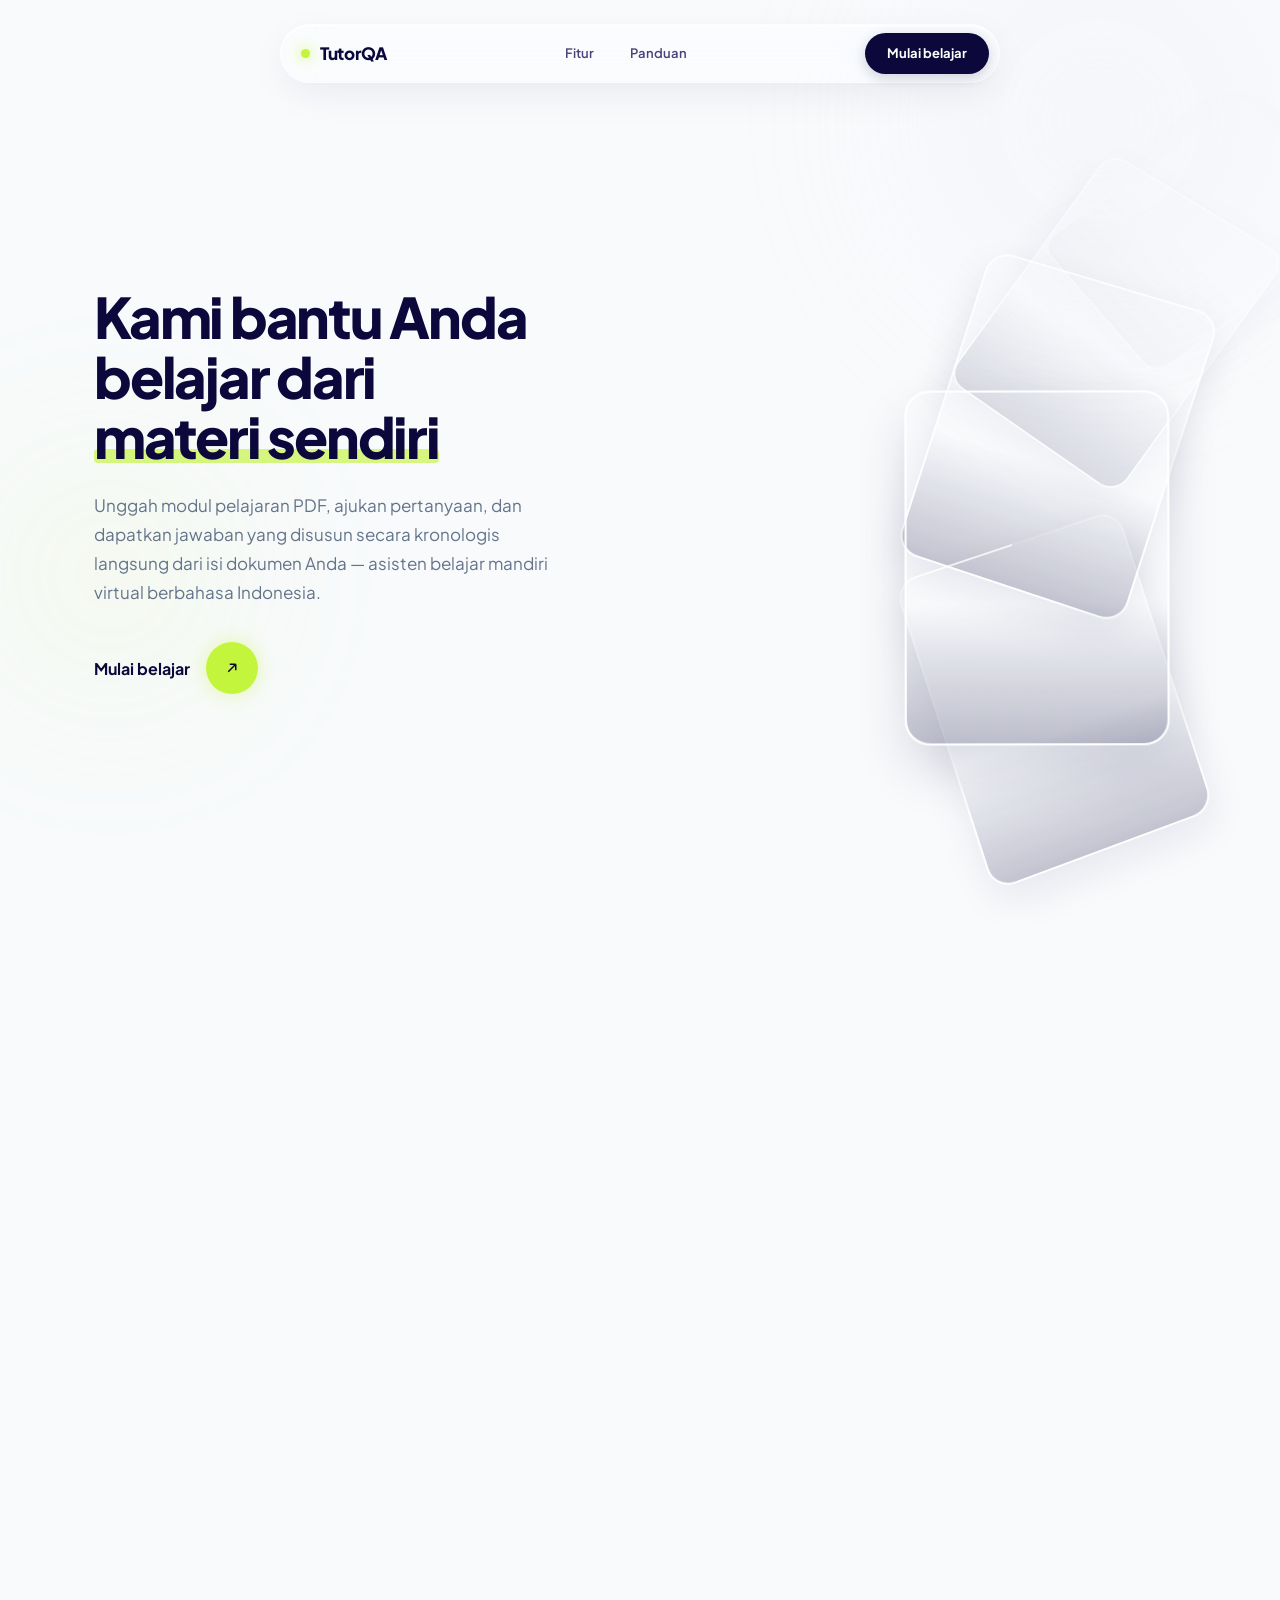
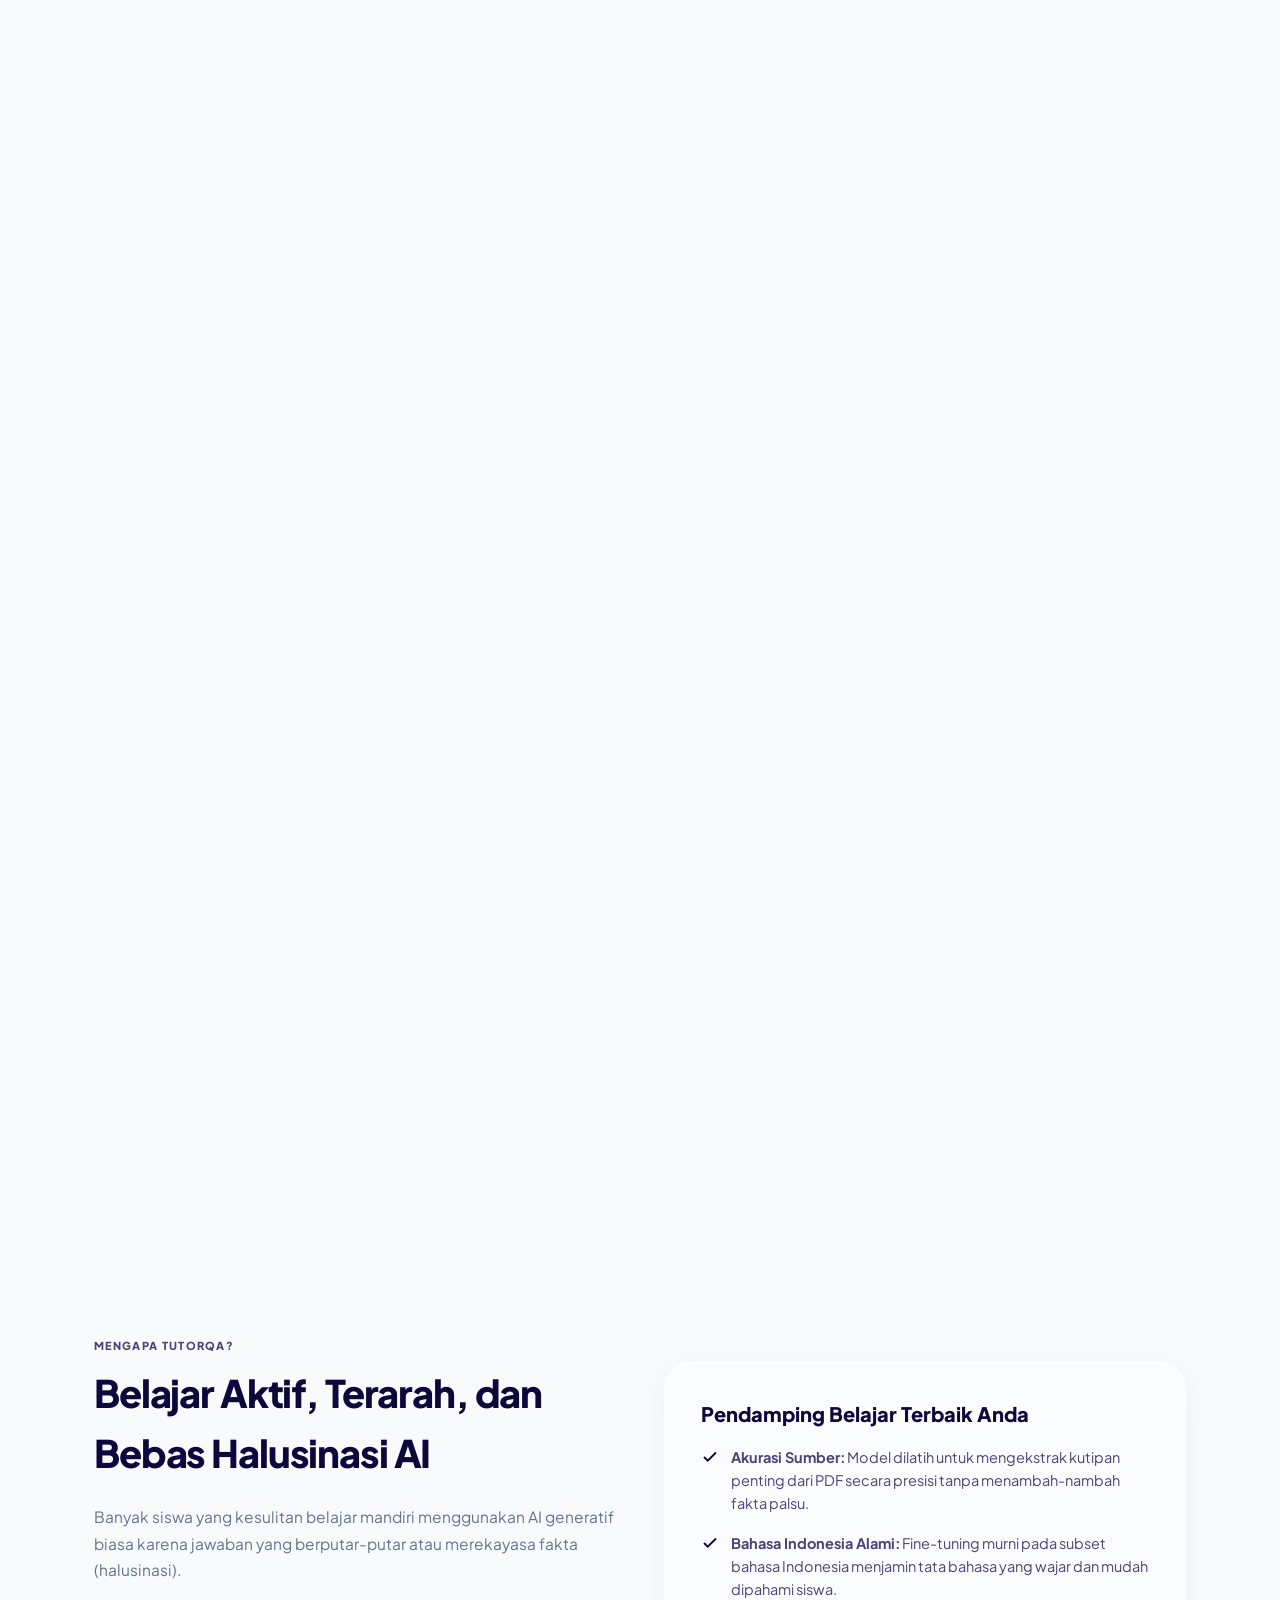
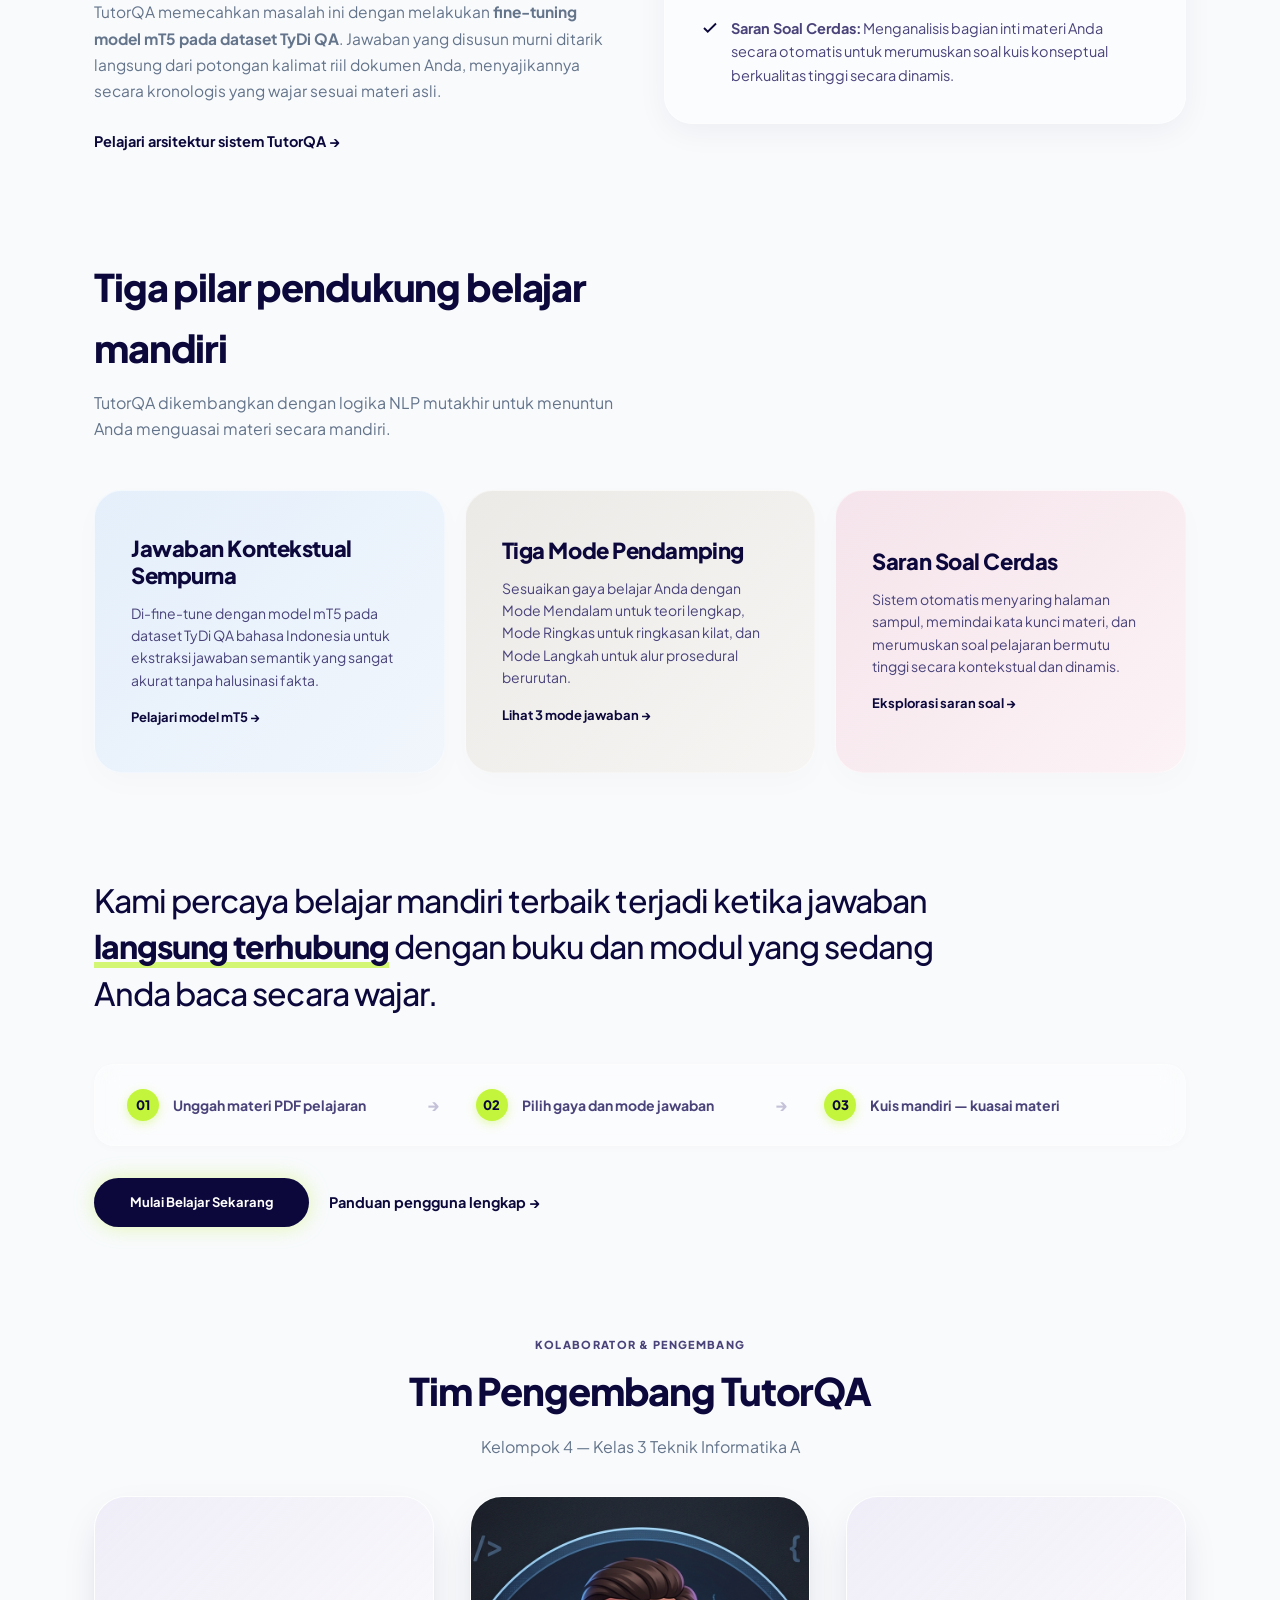
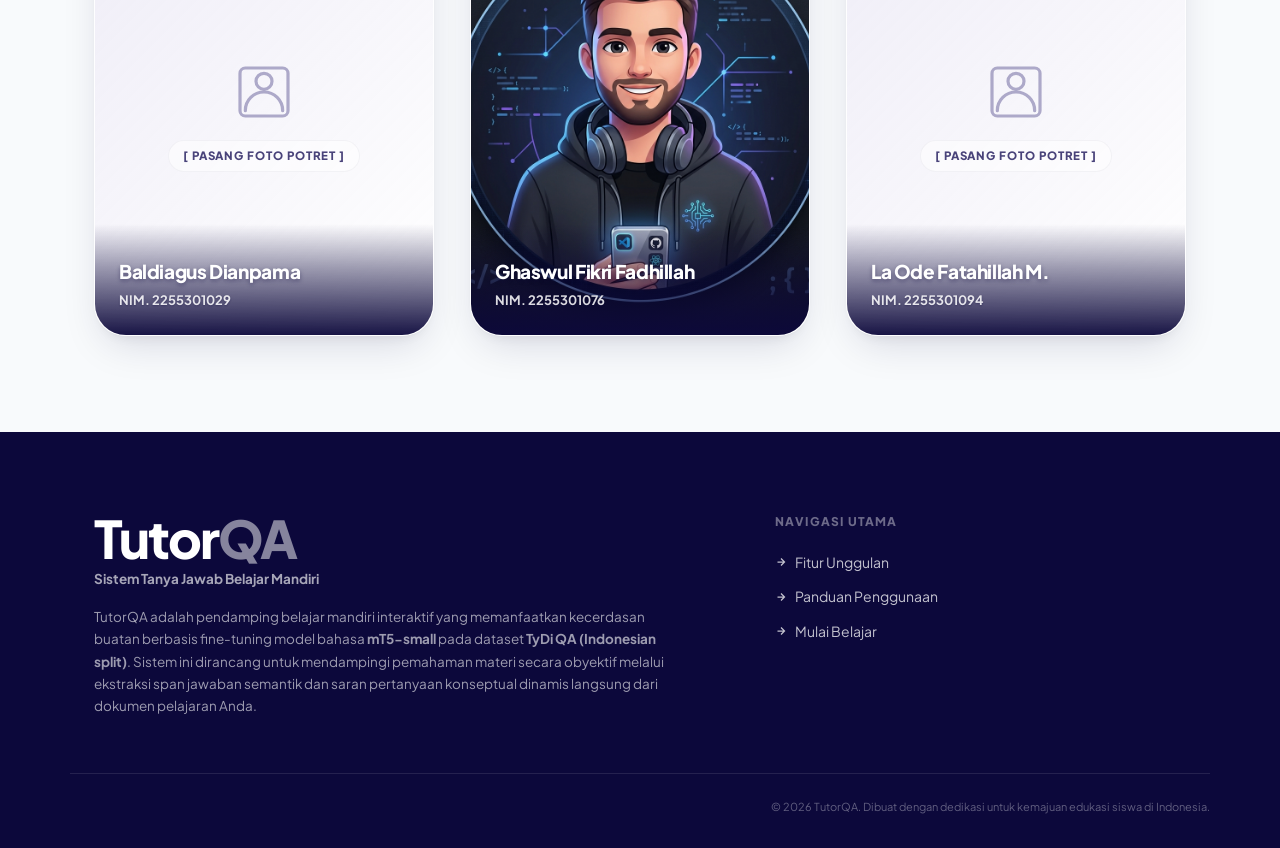
==== commit 66e79160: "Ganti ghaswul_profil.png dengan generic avatar.png dan perbarui referensinya" ====
--- a/templates/index.html
+++ b/templates/index.html
@@ -200,7 +200,7 @@
               <!-- Front Side -->
               <div class="team-card-front">
                 <div class="portrait-photo-placeholder" style="padding: 0; background: none;">
-                  <img src="/static/ghaswul_profil.png" alt="Ghaswul Fikri Fadhillah" style="width: 100%; height: 100%; object-fit: cover; transition: transform 0.4s var(--ease);" class="portrait-img" />
+                  <img src="/static/avatar.png" alt="Ghaswul Fikri Fadhillah" style="width: 100%; height: 100%; object-fit: cover; transition: transform 0.4s var(--ease);" class="portrait-img" />
                 </div>
                 <div class="team-name-strip">
                   <h3>Ghaswul Fikri Fadhillah</h3>
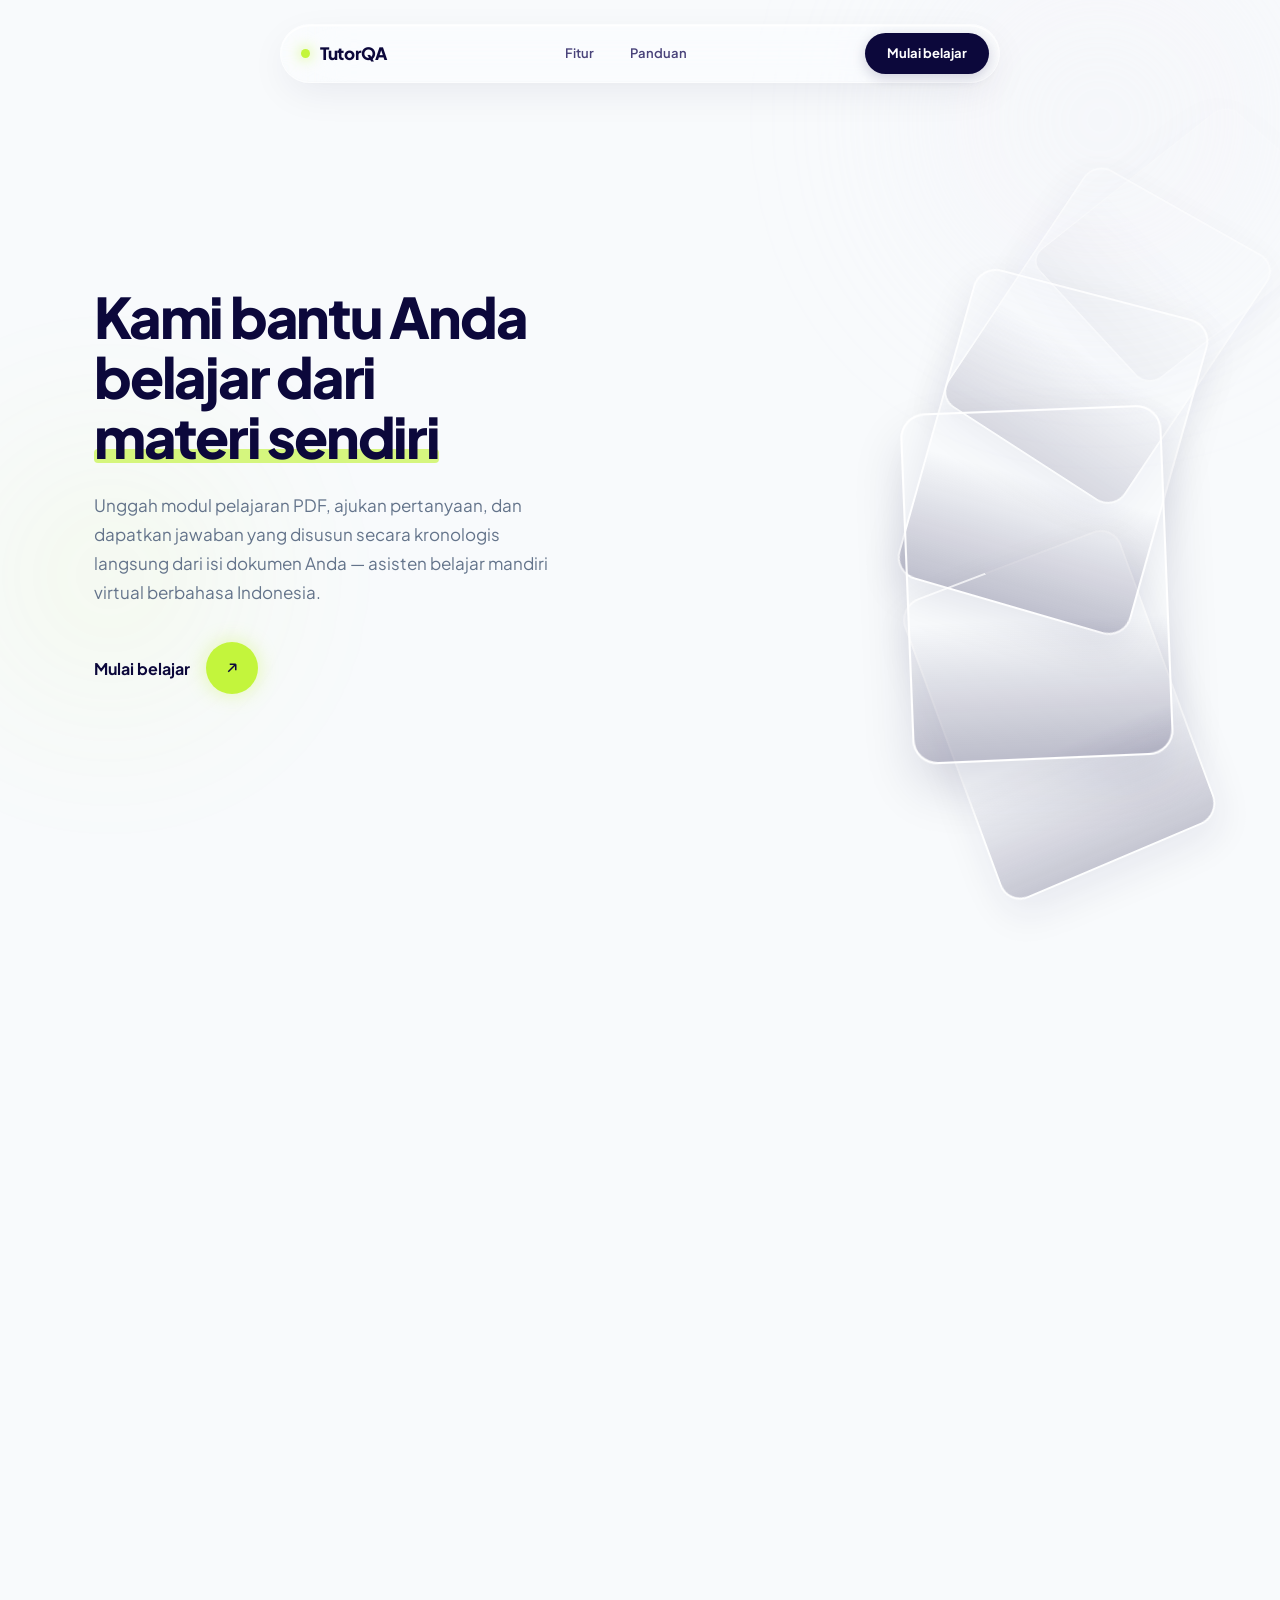
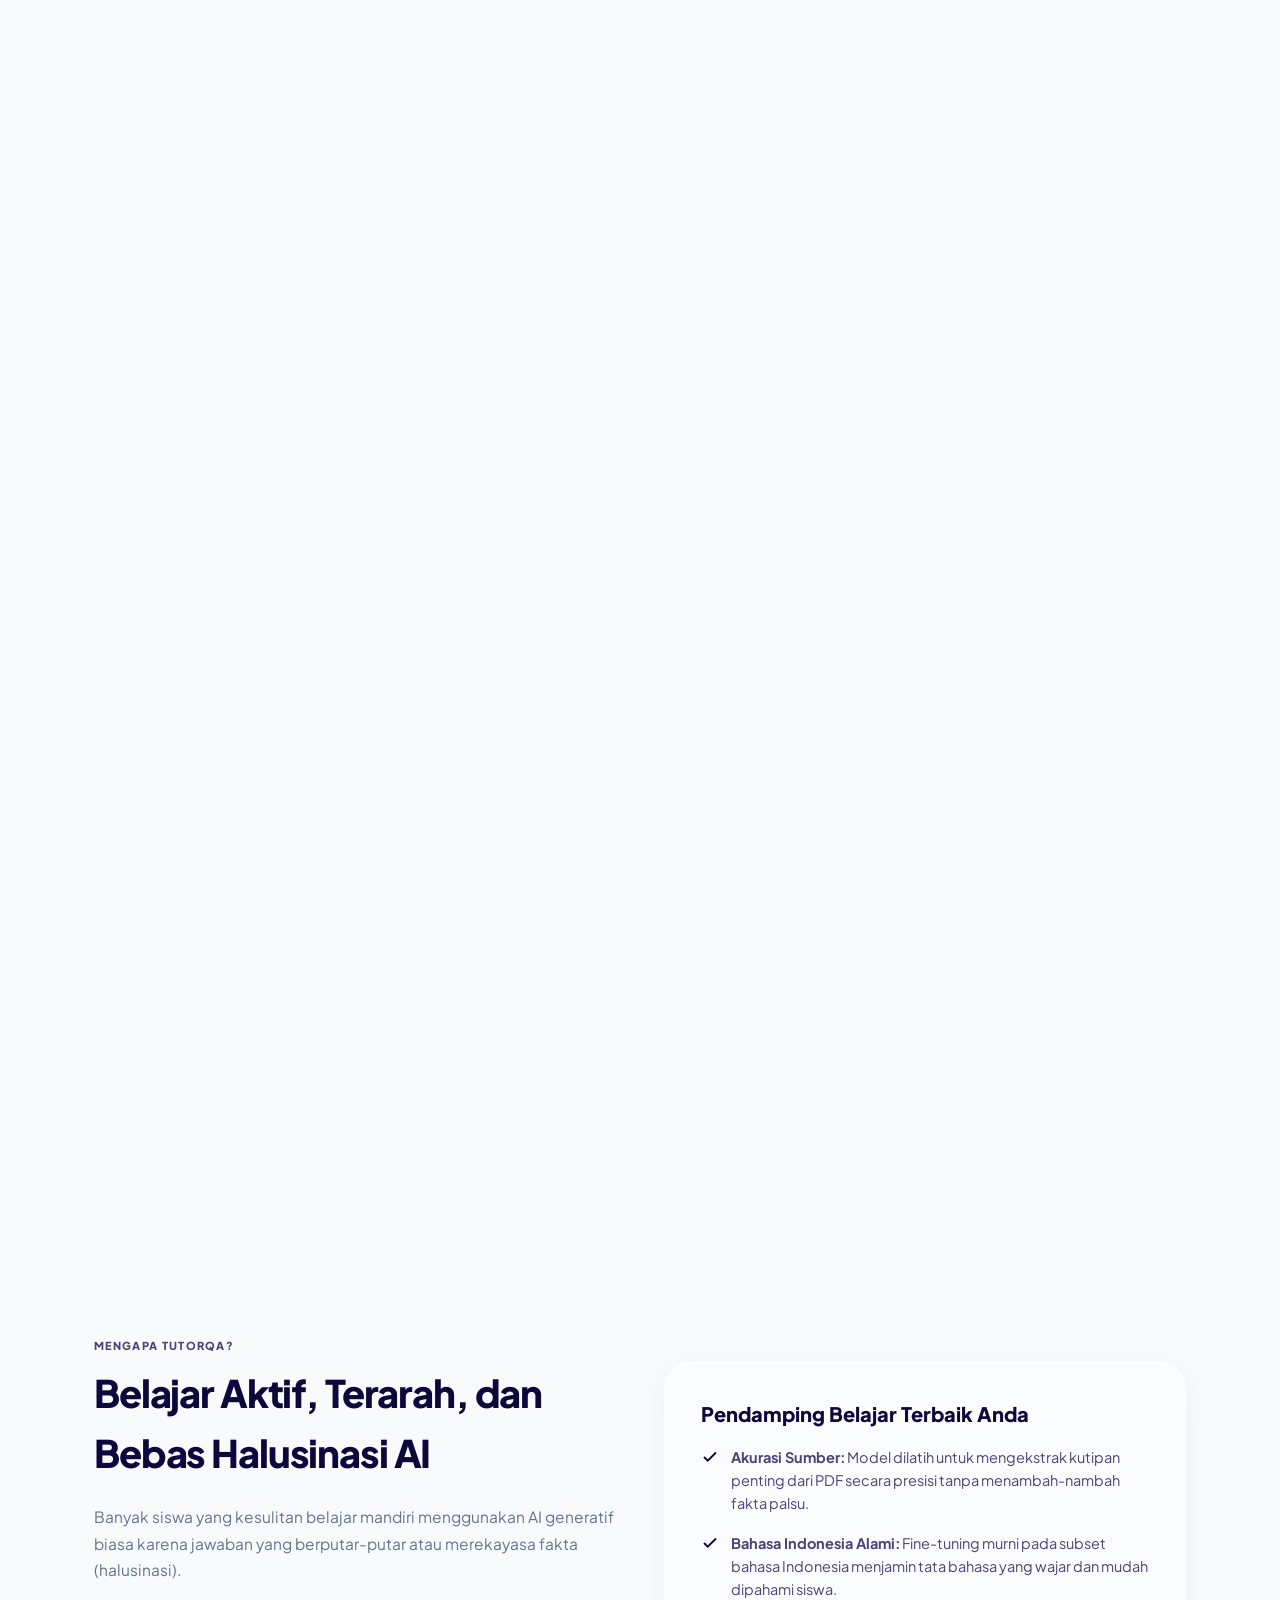
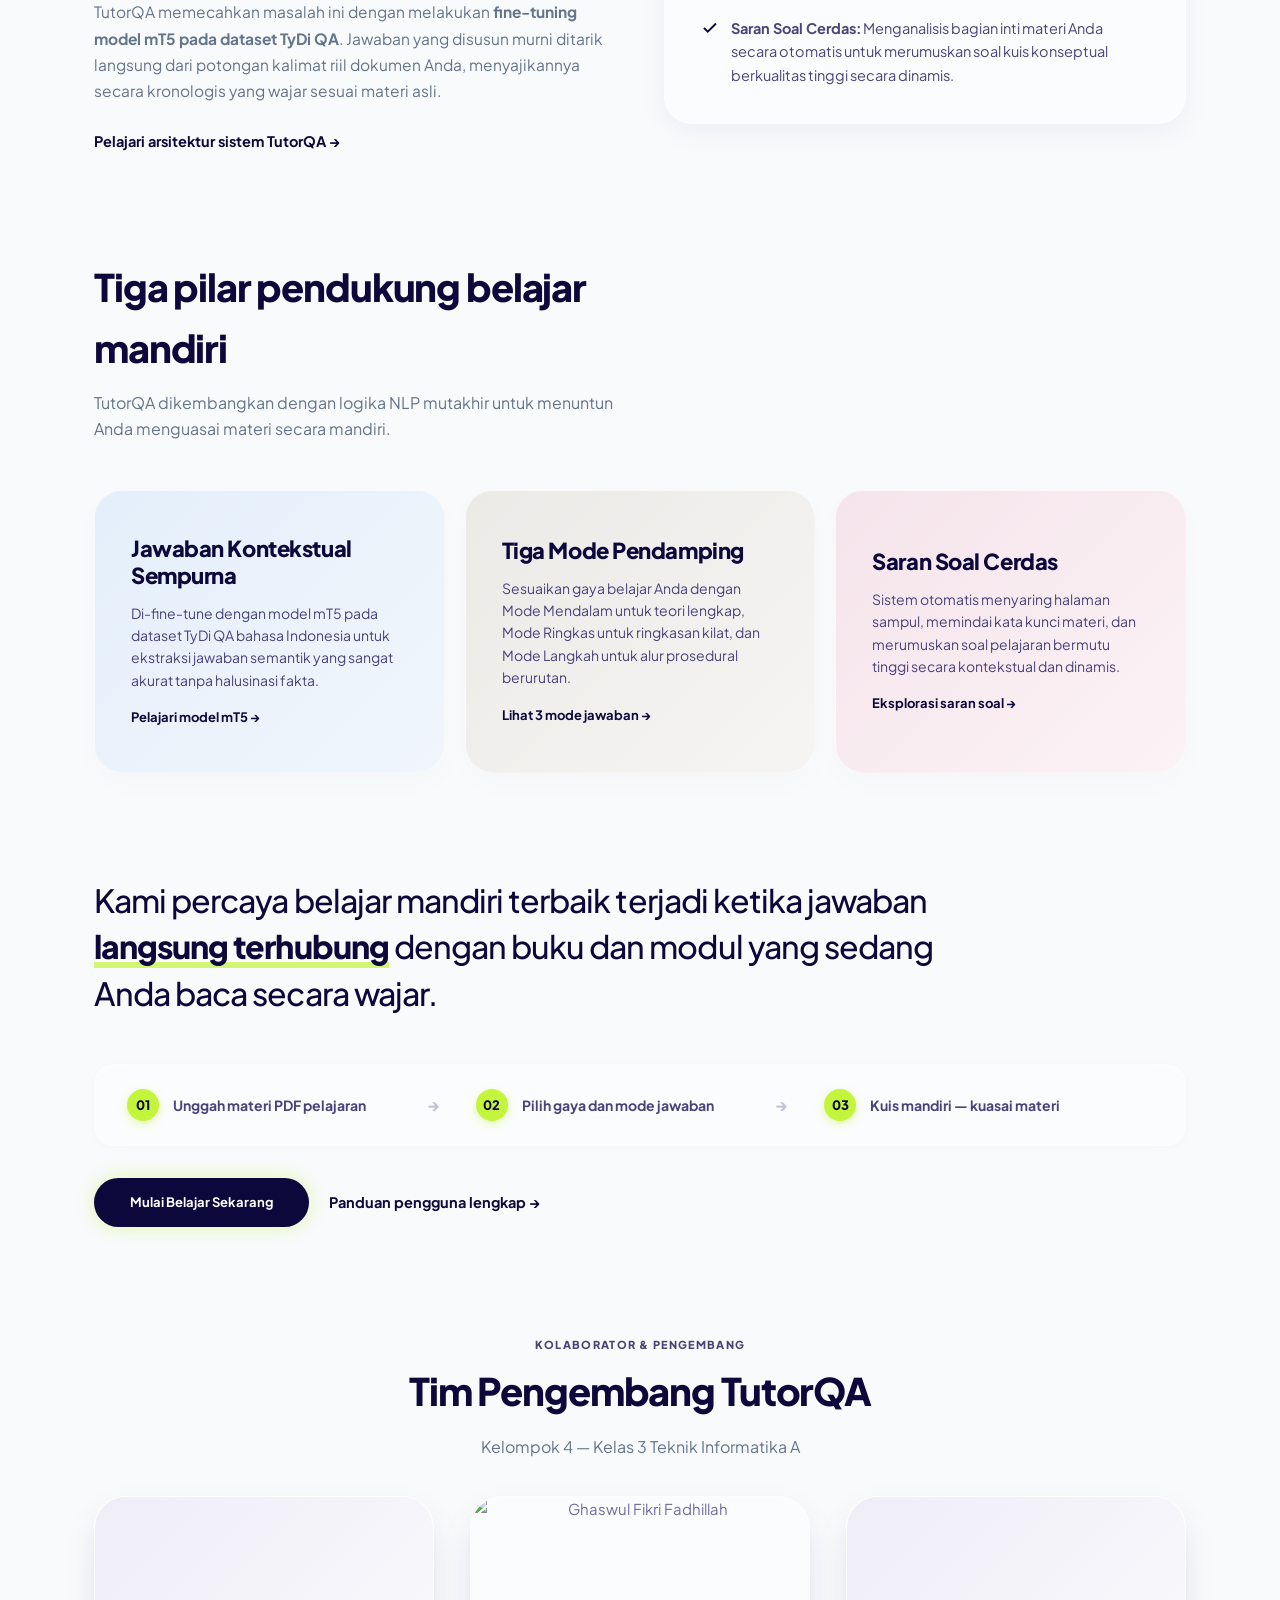
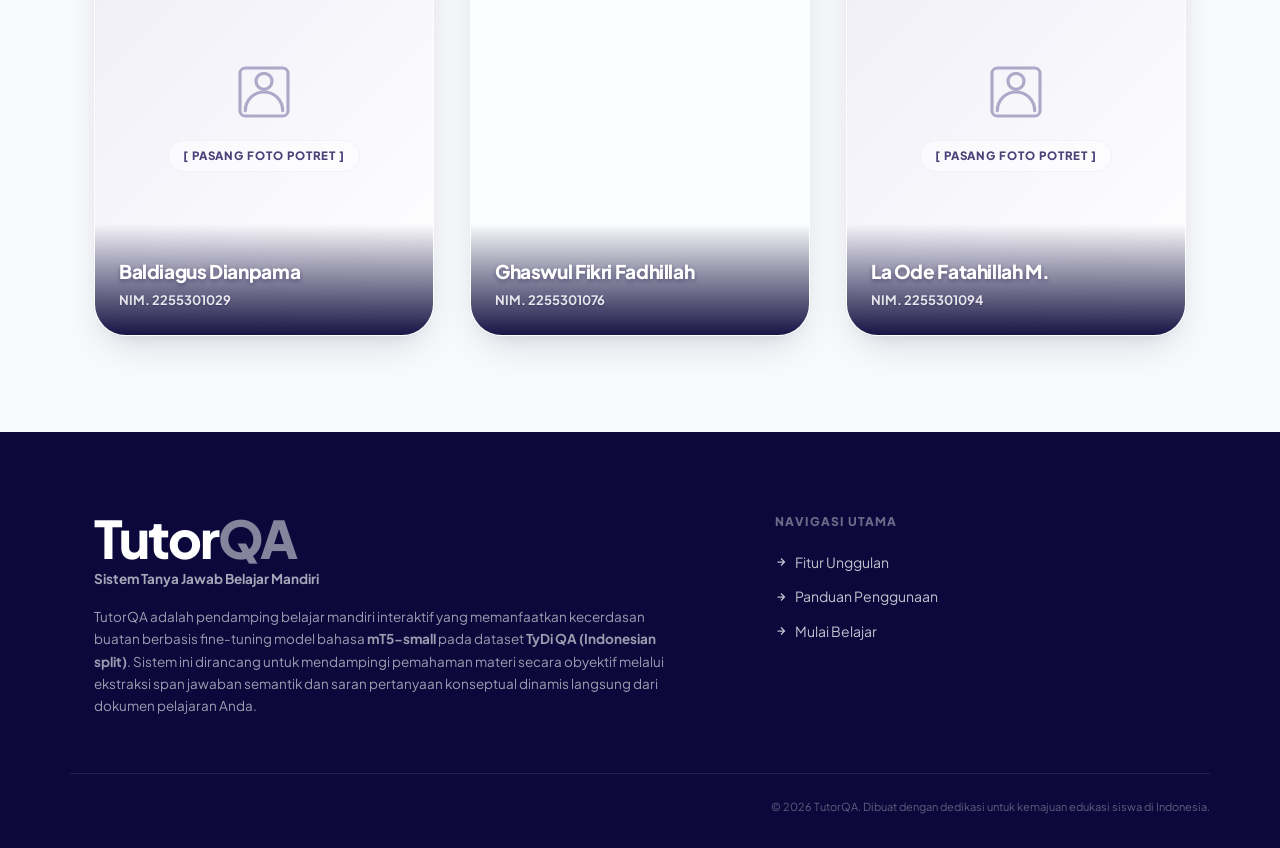
==== commit 6965d2bf: "Ignore ghaswul_profil.png secara lokal dan kembalikan referensinya ke file lokal di index.html" ====
--- a/templates/index.html
+++ b/templates/index.html
@@ -200,7 +200,7 @@
               <!-- Front Side -->
               <div class="team-card-front">
                 <div class="portrait-photo-placeholder" style="padding: 0; background: none;">
-                  <img src="/static/avatar.png" alt="Ghaswul Fikri Fadhillah" style="width: 100%; height: 100%; object-fit: cover; transition: transform 0.4s var(--ease);" class="portrait-img" />
+                  <img src="/static/ghaswul_profil.png" alt="Ghaswul Fikri Fadhillah" style="width: 100%; height: 100%; object-fit: cover; transition: transform 0.4s var(--ease);" class="portrait-img" />
                 </div>
                 <div class="team-name-strip">
                   <h3>Ghaswul Fikri Fadhillah</h3>
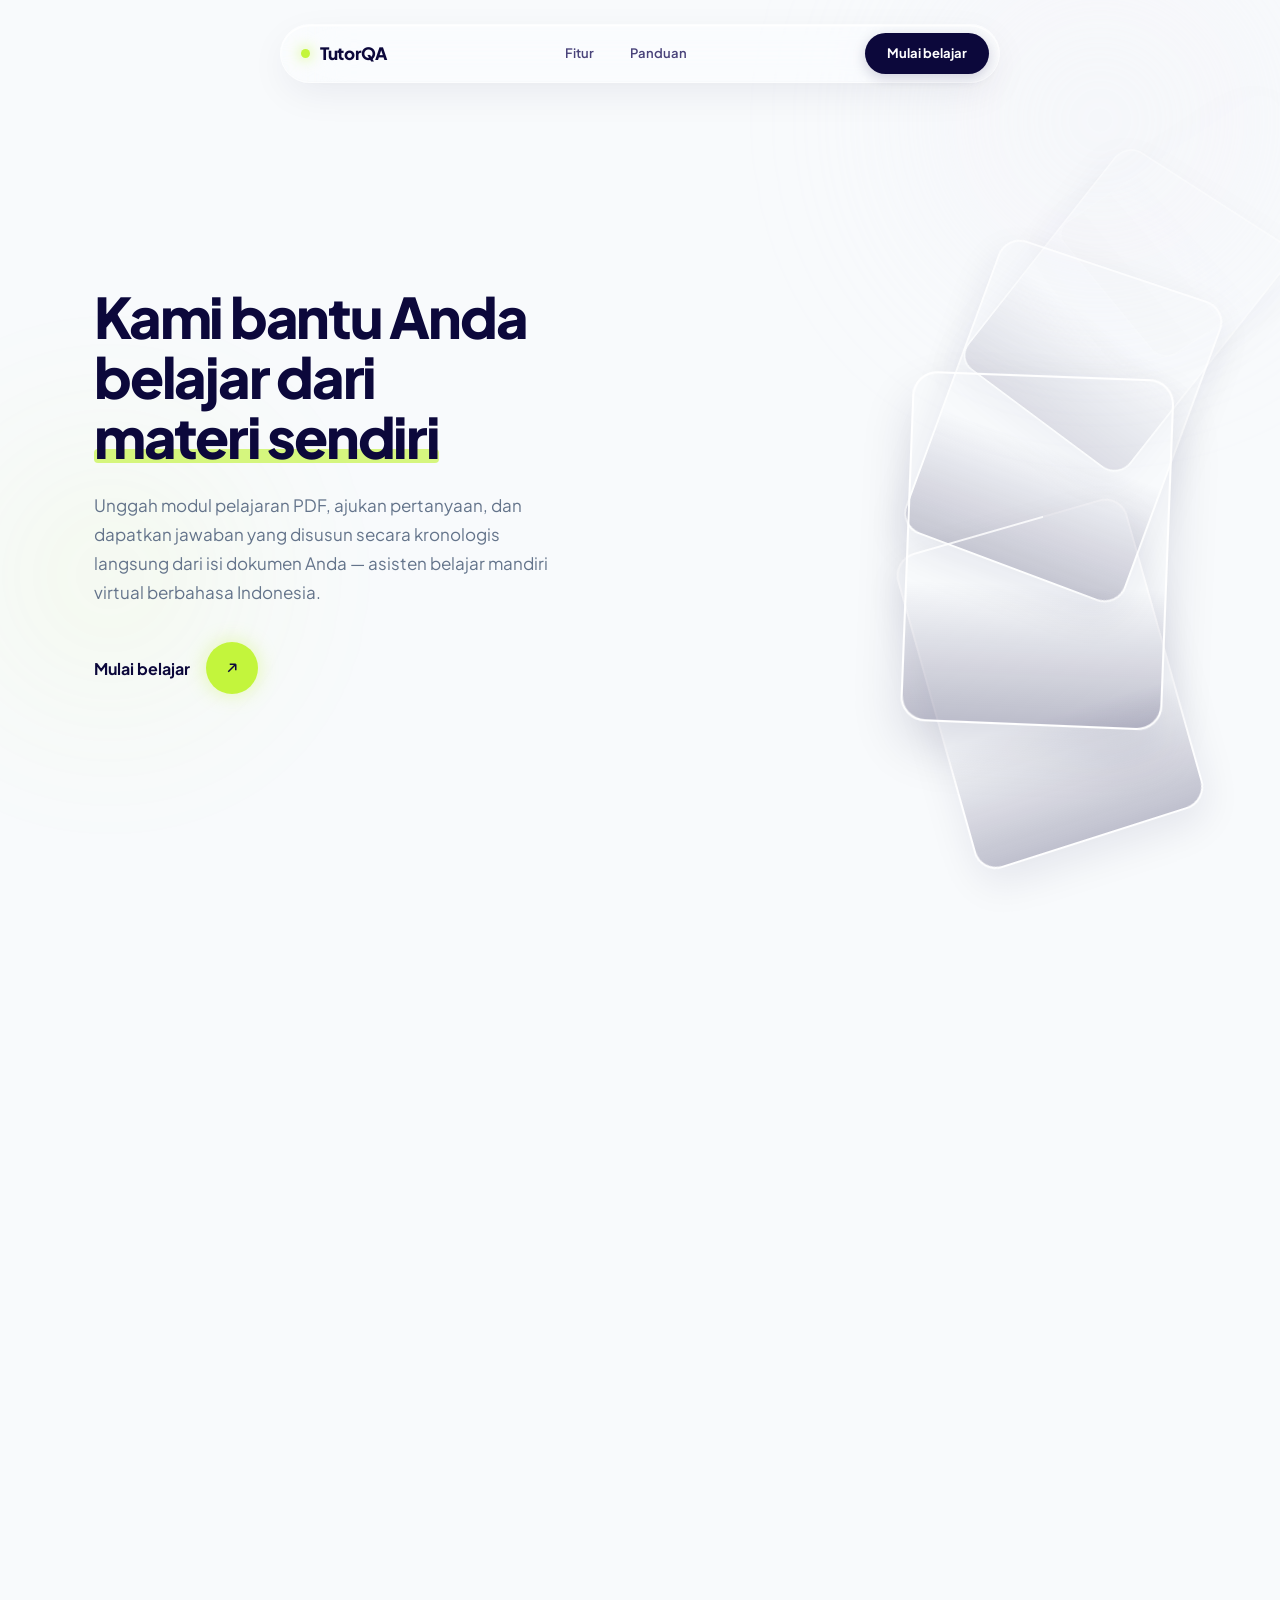
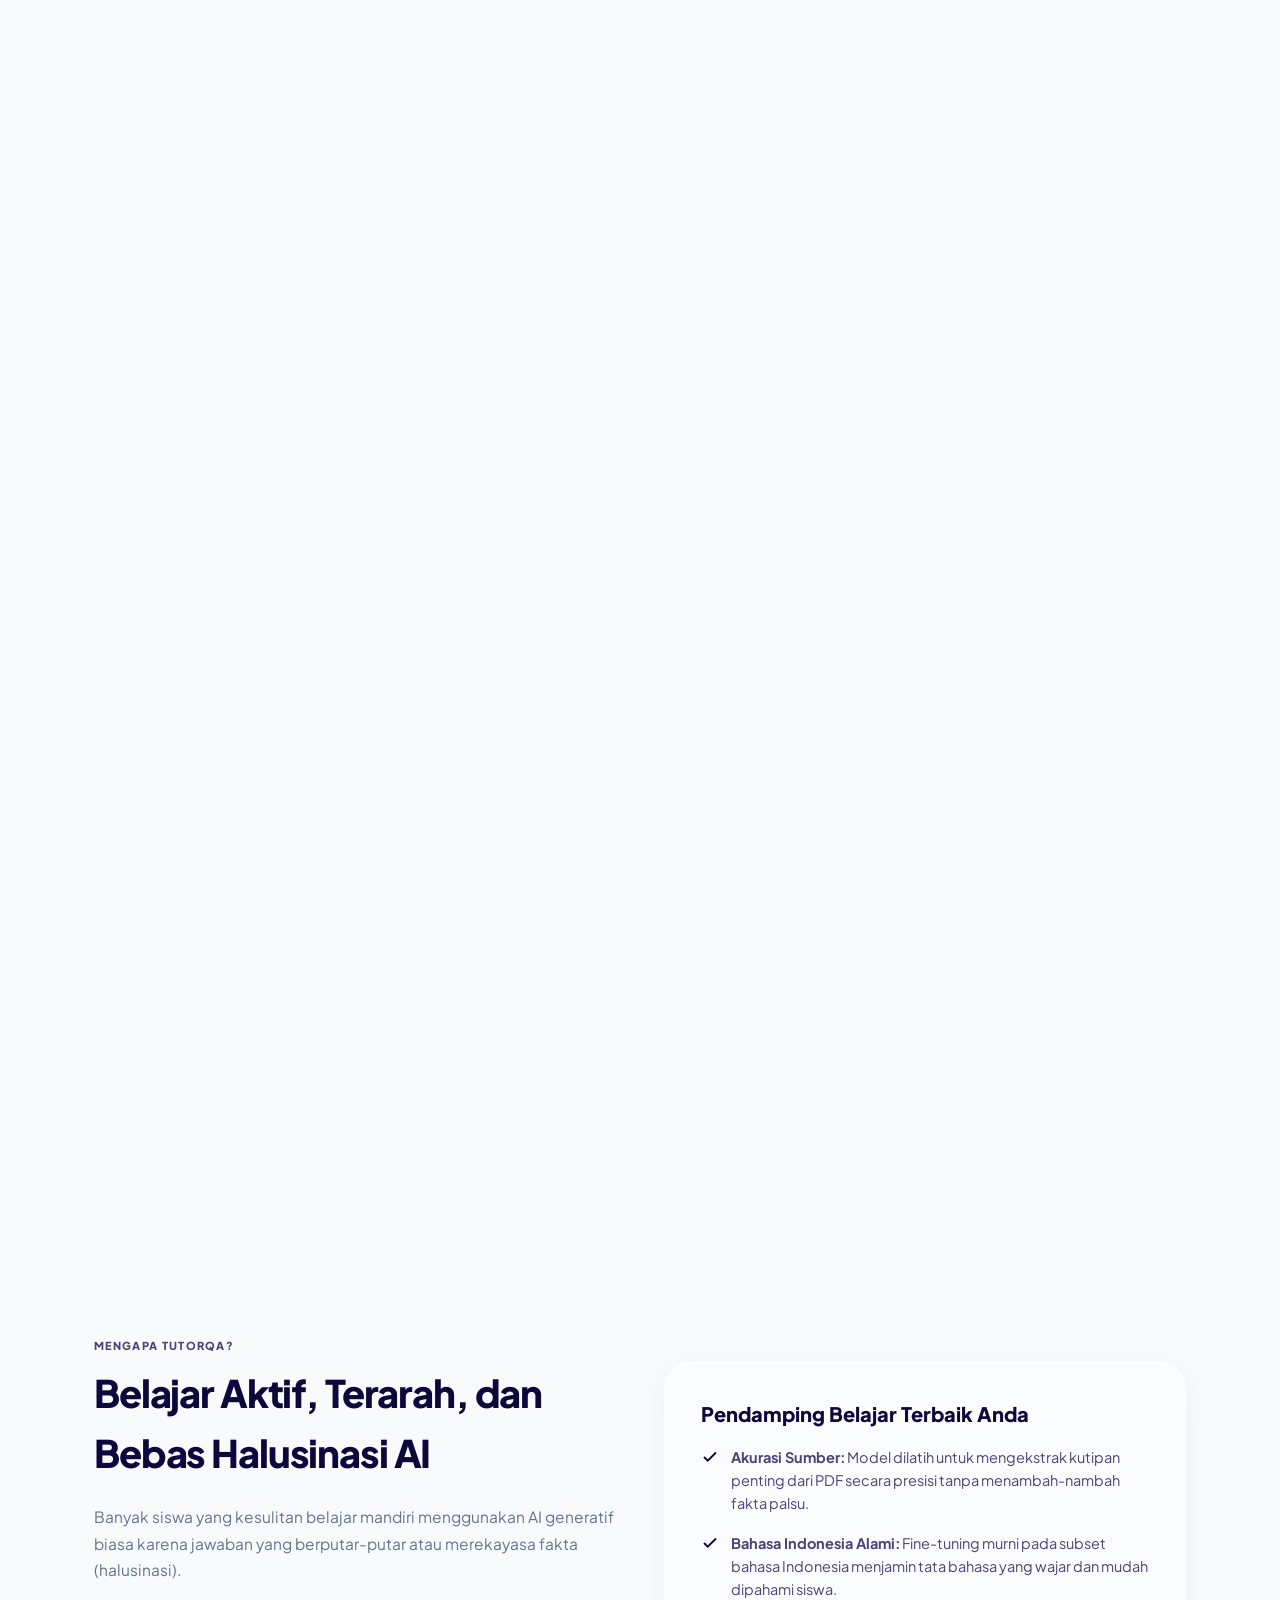
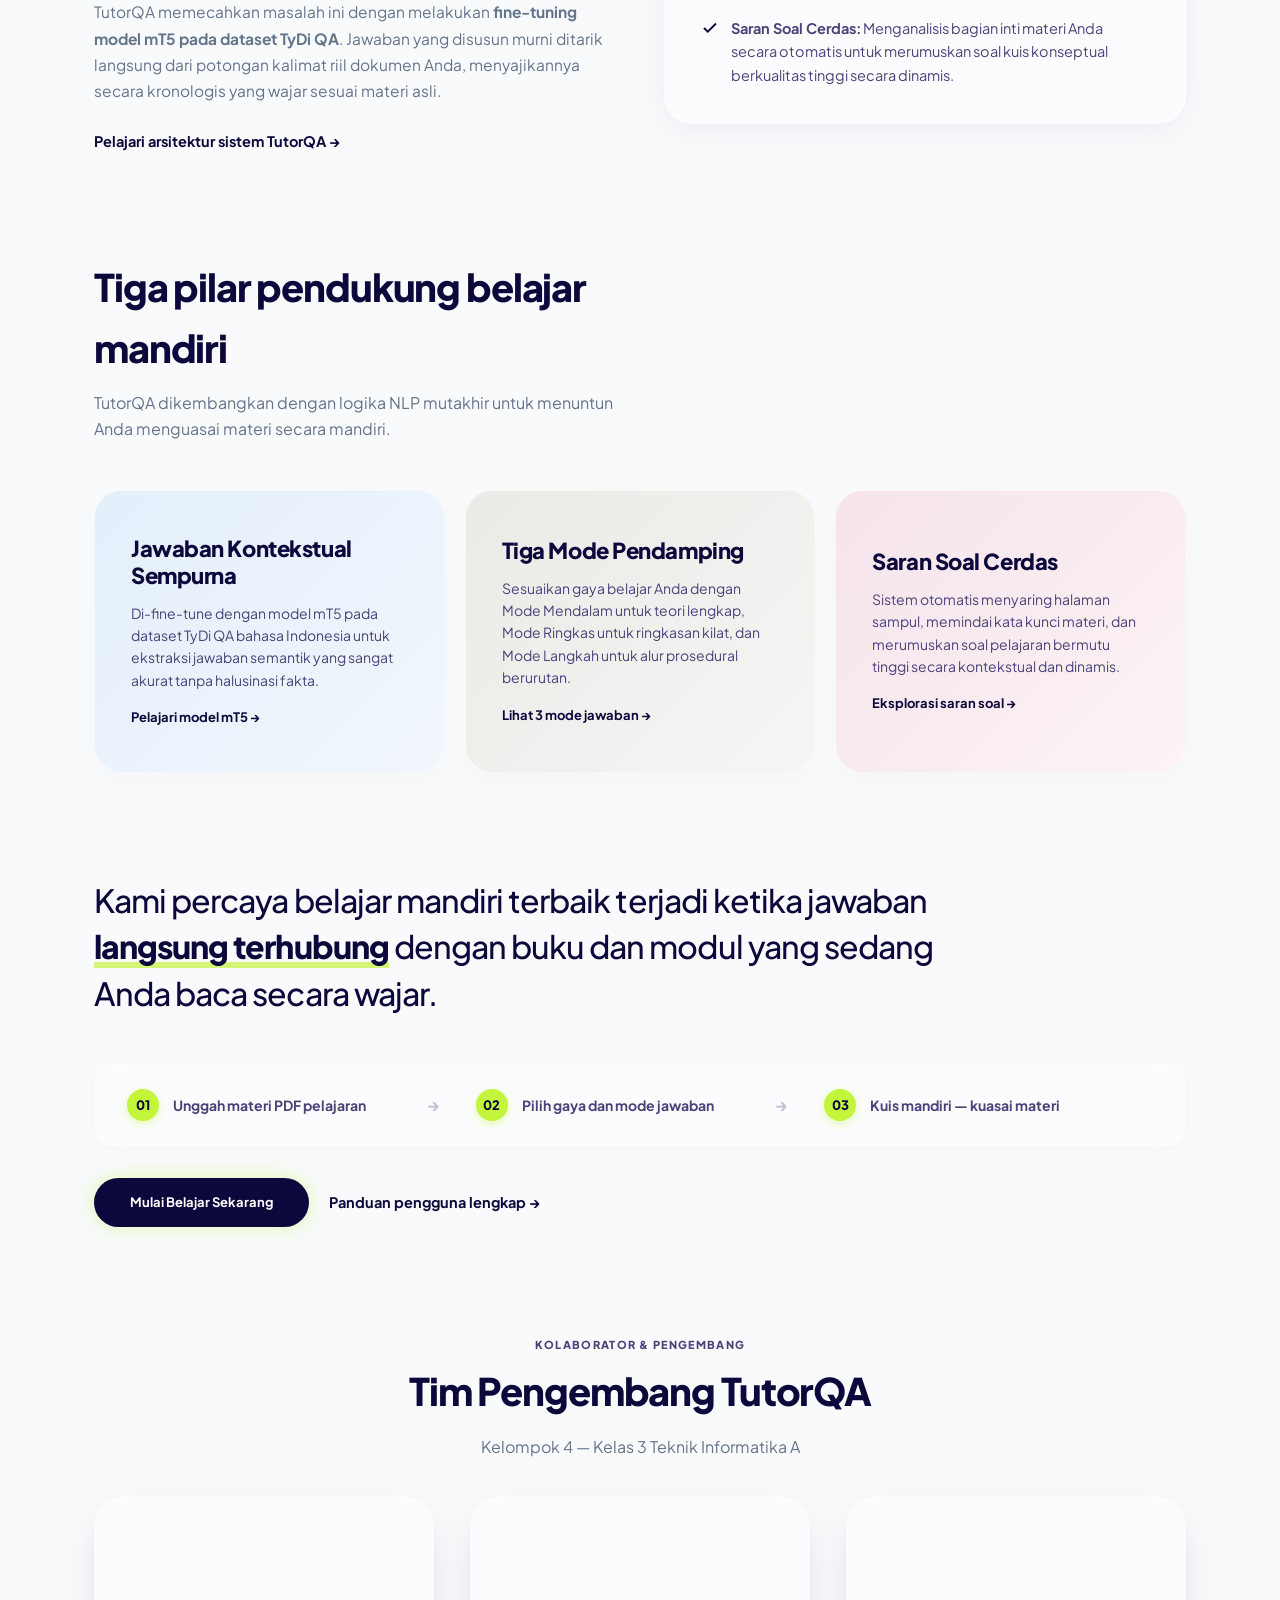
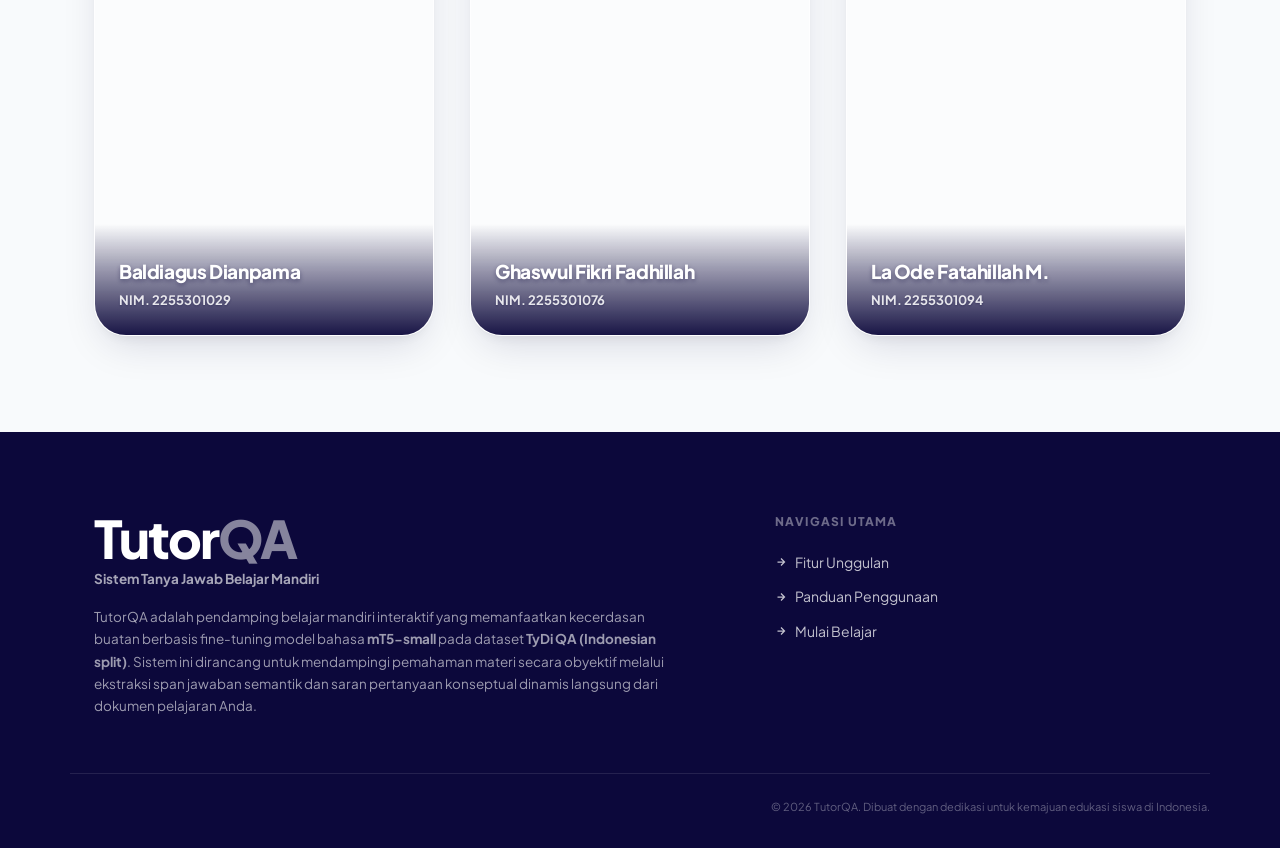
==== commit 5972b82c: "feat: hapus section foto (portrait placeholder) dari kartu tim" ====
--- a/templates/index.html
+++ b/templates/index.html
@@ -165,12 +165,6 @@
             <div class="team-card-inner">
               <!-- Front Side -->
               <div class="team-card-front">
-                <div class="portrait-photo-placeholder">
-                  <svg class="portrait-icon" viewBox="0 0 24 24" fill="none" stroke="currentColor" stroke-width="1.2">
-                    <path d="M21 19V5a2 2 0 0 0-2-2H5a2 2 0 0 0-2 2v14a2 2 0 0 0 2 2h14a2 2 0 0 0 2-2zM12 11a3 3 0 1 0 0-6 3 3 0 0 0 0 6zm-7 8a7 7 0 0 1 14 0" stroke-linecap="round"/>
-                  </svg>
-                  <span class="portrait-label">[ Pasang Foto Potret ]</span>
-                </div>
                 <div class="team-name-strip">
                   <h3>Baldiagus Dianpama</h3>
                   <p class="front-nim">NIM. 2255301029</p>
@@ -199,9 +193,6 @@
             <div class="team-card-inner">
               <!-- Front Side -->
               <div class="team-card-front">
-                <div class="portrait-photo-placeholder" style="padding: 0; background: none;">
-                  <img src="/static/ghaswul_profil.png" alt="Ghaswul Fikri Fadhillah" style="width: 100%; height: 100%; object-fit: cover; transition: transform 0.4s var(--ease);" class="portrait-img" />
-                </div>
                 <div class="team-name-strip">
                   <h3>Ghaswul Fikri Fadhillah</h3>
                   <p class="front-nim">NIM. 2255301076</p>
@@ -230,12 +221,6 @@
             <div class="team-card-inner">
               <!-- Front Side -->
               <div class="team-card-front">
-                <div class="portrait-photo-placeholder">
-                  <svg class="portrait-icon" viewBox="0 0 24 24" fill="none" stroke="currentColor" stroke-width="1.2">
-                    <path d="M21 19V5a2 2 0 0 0-2-2H5a2 2 0 0 0-2 2v14a2 2 0 0 0 2 2h14a2 2 0 0 0 2-2zM12 11a3 3 0 1 0 0-6 3 3 0 0 0 0 6zm-7 8a7 7 0 0 1 14 0" stroke-linecap="round"/>
-                  </svg>
-                  <span class="portrait-label">[ Pasang Foto Potret ]</span>
-                </div>
                 <div class="team-name-strip">
                   <h3>La Ode Fatahillah M.</h3>
                   <p class="front-nim">NIM. 2255301094</p>
--- a/static/css/styles.css
+++ b/static/css/styles.css
@@ -1879,49 +1879,6 @@
   border-color: rgba(255, 255, 255, 0.95);
 }
 
-.portrait-photo-placeholder {
-  position: absolute;
-  inset: 0;
-  width: 100%;
-  height: 100%;
-  background: linear-gradient(135deg, var(--primary-90) 0%, rgba(255, 255, 255, 0.8) 100%);
-  display: flex;
-  flex-direction: column;
-  align-items: center;
-  justify-content: center;
-  gap: 16px;
-  color: var(--primary-70);
-  transition: background 0.3s;
-  z-index: 1;
-}
-
-.team-card-wrap:hover .portrait-photo-placeholder {
-  background: linear-gradient(135deg, rgba(195, 245, 60, 0.08) 0%, var(--neutral) 100%);
-}
-
-.portrait-icon {
-  width: 64px;
-  height: 64px;
-  opacity: 0.55;
-  transition: transform 0.4s var(--ease);
-}
-
-.team-card-wrap:hover .portrait-icon {
-  transform: scale(1.08) translateY(-2px);
-  opacity: 0.85;
-}
-
-.portrait-label {
-  font-size: 11.5px;
-  font-weight: 800;
-  letter-spacing: 0.08em;
-  text-transform: uppercase;
-  color: var(--primary-60);
-  background: rgba(255, 255, 255, 0.5);
-  padding: 6px 14px;
-  border-radius: 99px;
-  border: 1px solid rgba(12, 8, 59, 0.04);
-}
 
 .team-name-strip {
   position: absolute;
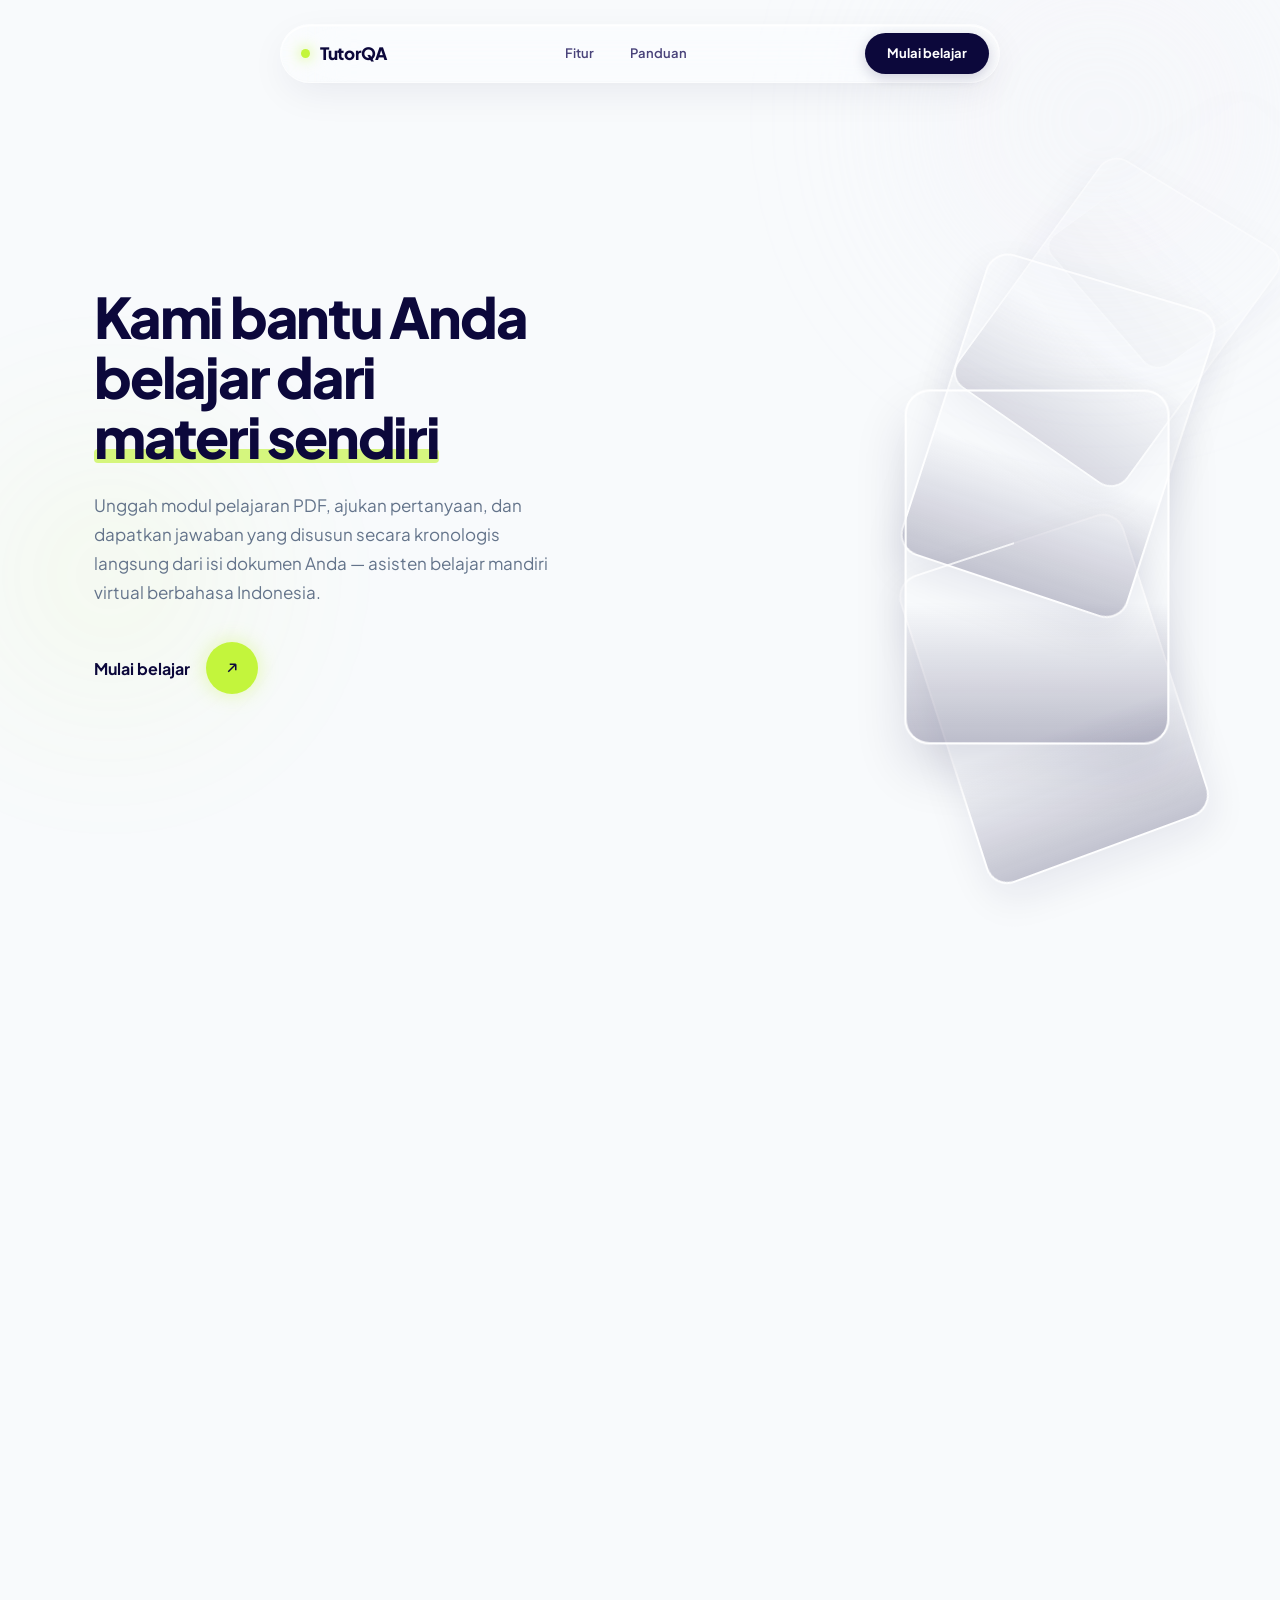
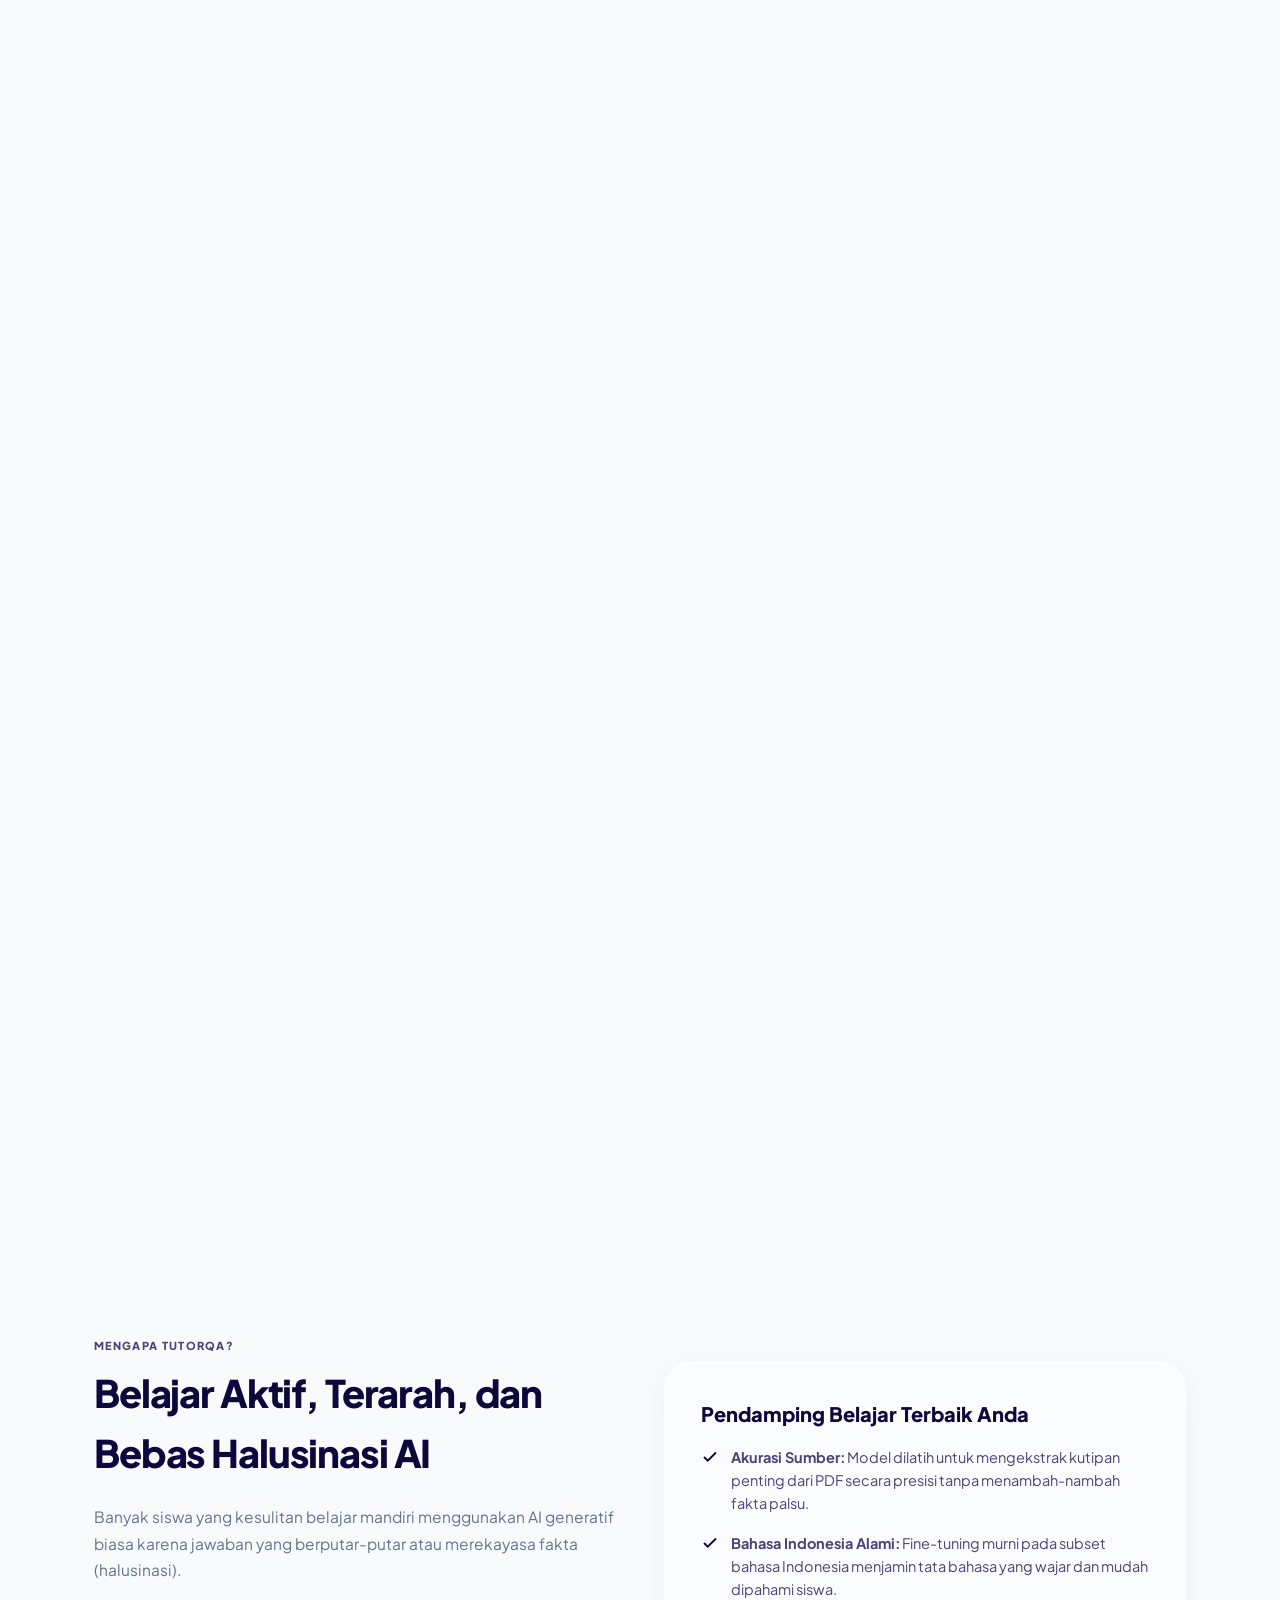
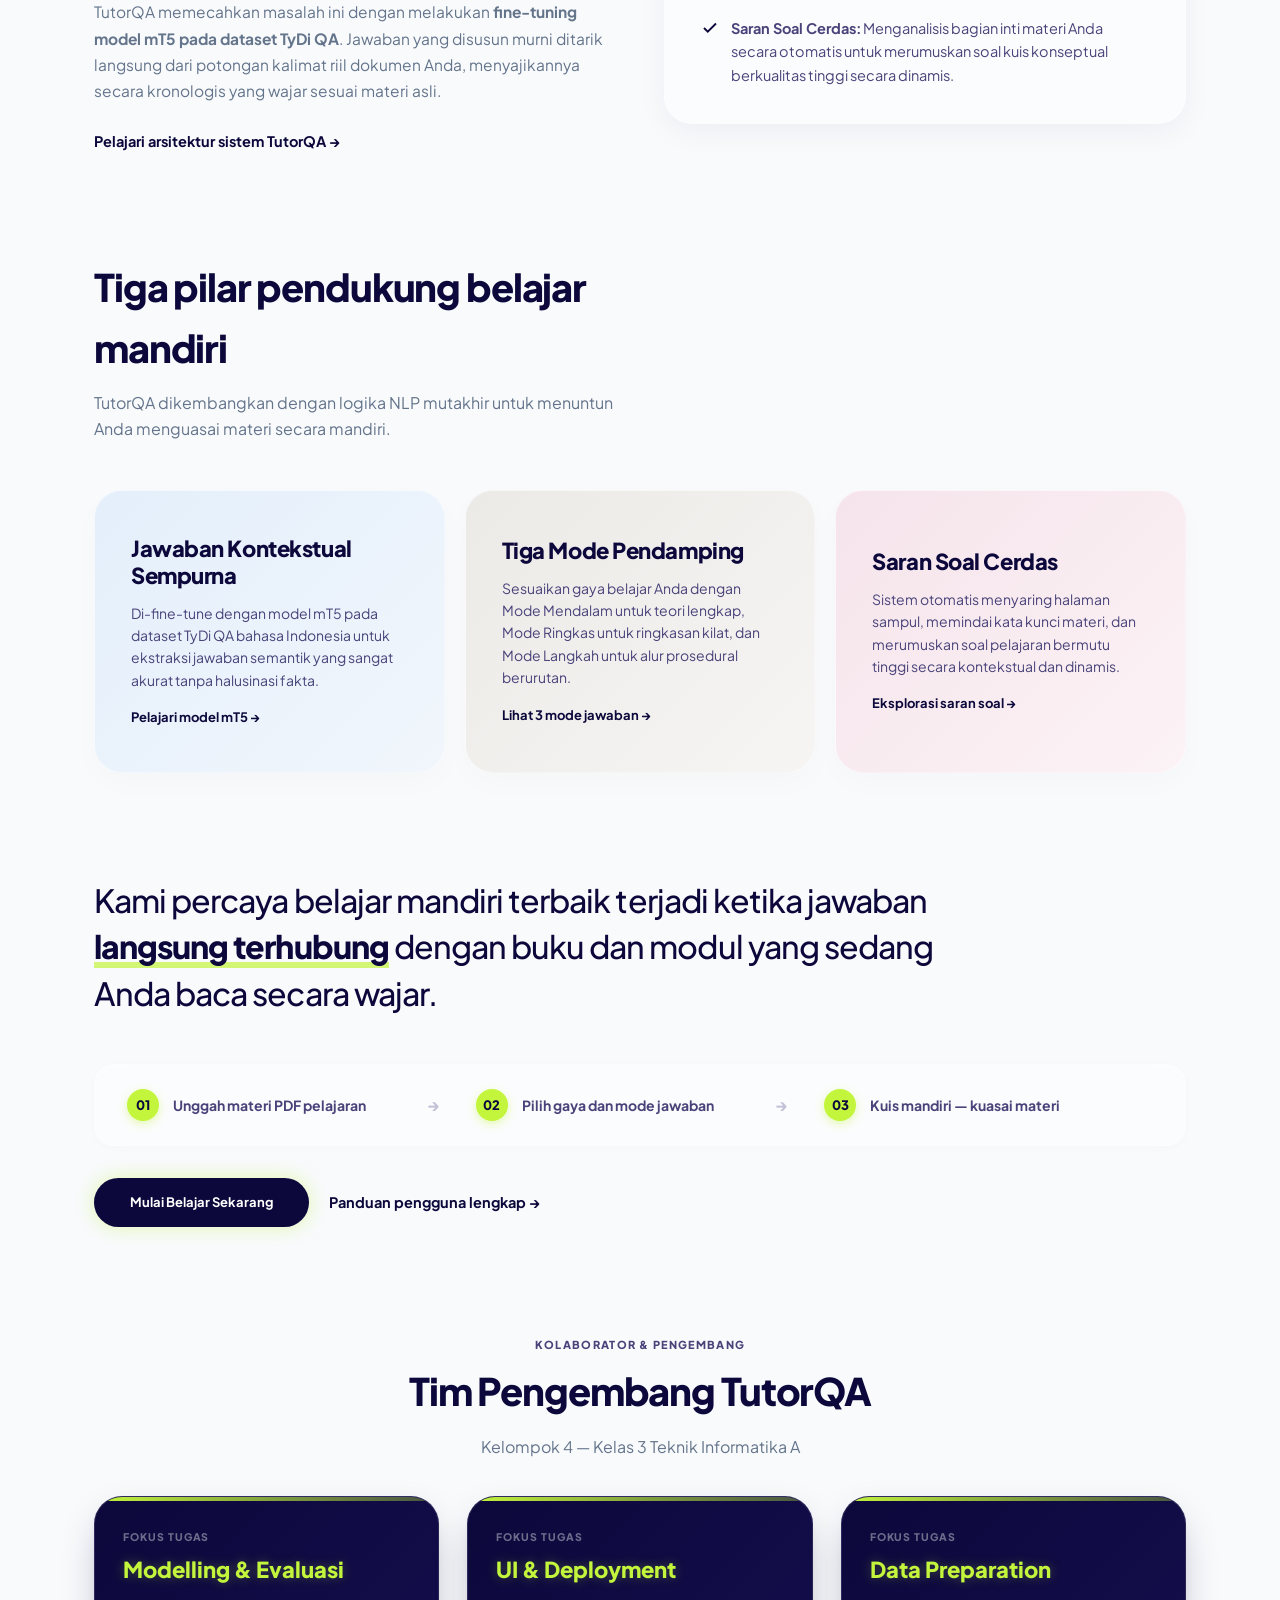
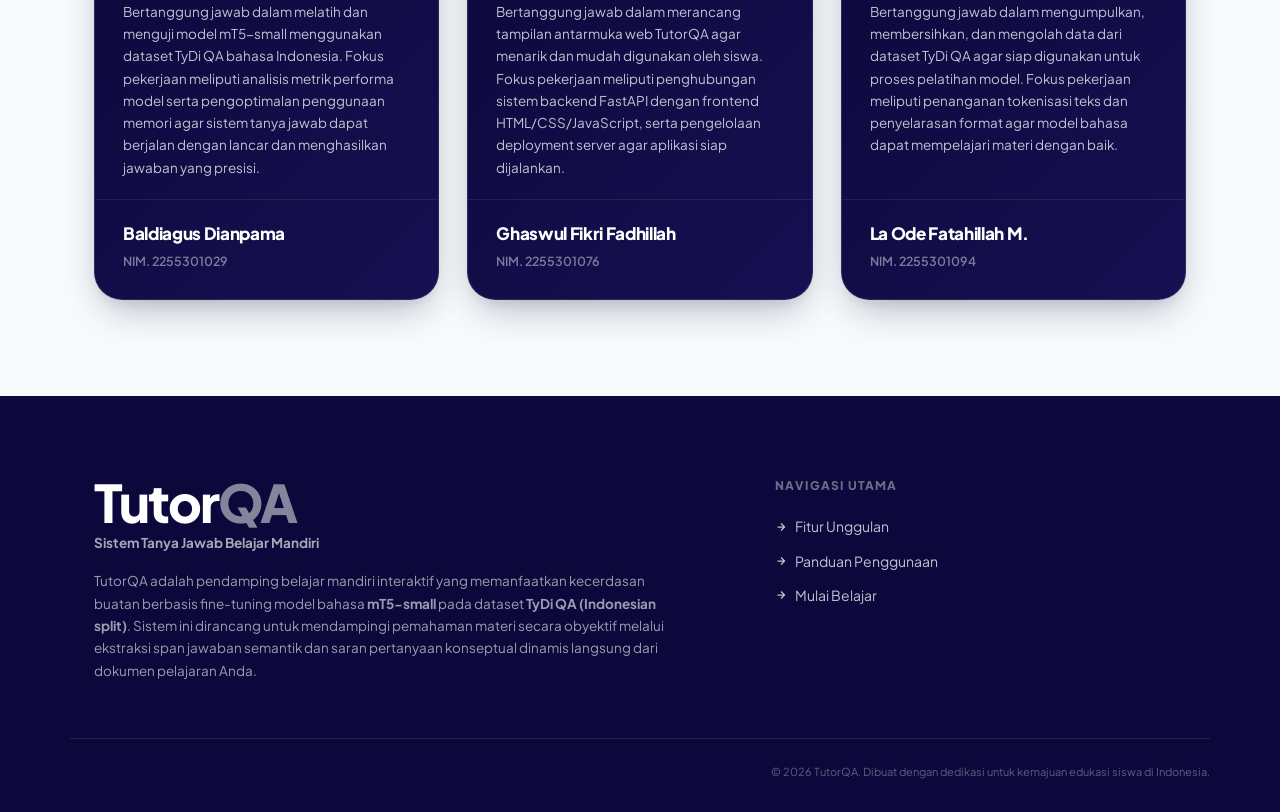
==== commit 945a5296: "refactor: redesign kartu tim - hapus flip card kosong, ganti dengan kartu info flat" ====
--- a/templates/index.html
+++ b/templates/index.html
@@ -154,93 +154,57 @@
     <section class="section section-team" id="tim-pengembang">
       <div class="container reveal">
         <div class="section-head" style="text-align: center; margin: 0 auto 36px; max-width: 680px;">
-          <span class="section-tag">Kolaborator & Pengembang</span>
+          <span class="section-tag">Kolaborator &amp; Pengembang</span>
           <h2 class="section-title-lg">Tim Pengembang TutorQA</h2>
           <p class="section-sub">Kelompok 4 — Kelas 3 Teknik Informatika A</p>
         </div>
         
         <div class="team-grid">
           <!-- Member 1: Baldiagus Dianpama -->
-          <div class="team-card-wrap">
-            <div class="team-card-inner">
-              <!-- Front Side -->
-              <div class="team-card-front">
-                <div class="team-name-strip">
-                  <h3>Baldiagus Dianpama</h3>
-                  <p class="front-nim">NIM. 2255301029</p>
-                </div>
-              </div>
-              <!-- Back Side -->
-              <div class="team-card-back">
-                <div class="back-header">
-                  <h3>Baldiagus Dianpama</h3>
-                  <p class="back-nim">NIM. 2255301029</p>
-                </div>
-                <div class="back-divider"></div>
-                <div class="back-body">
-                  <span class="jobdesk-title">Fokus Tugas</span>
-                  <h4 class="jobdesk-highlight">Modelling & Evaluasi</h4>
-                  <p class="jobdesk-desc" style="font-size: 13px; line-height: 1.6; color: rgba(255, 255, 255, 0.85); margin: 0; text-align: left;">
-                    Bertanggung jawab dalam melatih dan menguji model mT5-small menggunakan dataset TyDi QA bahasa Indonesia. Fokus pekerjaan meliputi analisis metrik performa model serta pengoptimalan penggunaan memori agar sistem tanya jawab dapat berjalan dengan lancar dan menghasilkan jawaban yang presisi.
-                  </p>
-                </div>
-              </div>
+          <div class="team-member-card">
+            <div class="member-accent"></div>
+            <div class="member-body">
+              <span class="jobdesk-title">Fokus Tugas</span>
+              <h4 class="jobdesk-highlight">Modelling &amp; Evaluasi</h4>
+              <p class="member-desc">
+                Bertanggung jawab dalam melatih dan menguji model mT5-small menggunakan dataset TyDi QA bahasa Indonesia. Fokus pekerjaan meliputi analisis metrik performa model serta pengoptimalan penggunaan memori agar sistem tanya jawab dapat berjalan dengan lancar dan menghasilkan jawaban yang presisi.
+              </p>
+            </div>
+            <div class="member-footer">
+              <h3 class="member-name">Baldiagus Dianpama</h3>
+              <p class="member-nim">NIM. 2255301029</p>
             </div>
           </div>
           
           <!-- Member 2: Ghaswul Fikri Fadhillah -->
-          <div class="team-card-wrap">
-            <div class="team-card-inner">
-              <!-- Front Side -->
-              <div class="team-card-front">
-                <div class="team-name-strip">
-                  <h3>Ghaswul Fikri Fadhillah</h3>
-                  <p class="front-nim">NIM. 2255301076</p>
-                </div>
-              </div>
-              <!-- Back Side -->
-              <div class="team-card-back">
-                <div class="back-header">
-                  <h3>Ghaswul Fikri Fadhillah</h3>
-                  <p class="back-nim">NIM. 2255301076</p>
-                </div>
-                <div class="back-divider"></div>
-                <div class="back-body">
-                  <span class="jobdesk-title">Fokus Tugas</span>
-                  <h4 class="jobdesk-highlight">UI & Deployment</h4>
-                  <p class="jobdesk-desc" style="font-size: 13px; line-height: 1.6; color: rgba(255, 255, 255, 0.85); margin: 0; text-align: left;">
-                    Bertanggung jawab dalam merancang tampilan antarmuka web TutorQA agar menarik dan mudah digunakan oleh siswa. Fokus pekerjaan meliputi penghubungan sistem backend FastAPI dengan frontend HTML/CSS/JavaScript, serta pengelolaan deployment server agar aplikasi siap dijalankan.
-                  </p>
-                </div>
-              </div>
+          <div class="team-member-card">
+            <div class="member-accent"></div>
+            <div class="member-body">
+              <span class="jobdesk-title">Fokus Tugas</span>
+              <h4 class="jobdesk-highlight">UI &amp; Deployment</h4>
+              <p class="member-desc">
+                Bertanggung jawab dalam merancang tampilan antarmuka web TutorQA agar menarik dan mudah digunakan oleh siswa. Fokus pekerjaan meliputi penghubungan sistem backend FastAPI dengan frontend HTML/CSS/JavaScript, serta pengelolaan deployment server agar aplikasi siap dijalankan.
+              </p>
+            </div>
+            <div class="member-footer">
+              <h3 class="member-name">Ghaswul Fikri Fadhillah</h3>
+              <p class="member-nim">NIM. 2255301076</p>
             </div>
           </div>
           
           <!-- Member 3: La Ode Fatahillah Muhammad -->
-          <div class="team-card-wrap">
-            <div class="team-card-inner">
-              <!-- Front Side -->
-              <div class="team-card-front">
-                <div class="team-name-strip">
-                  <h3>La Ode Fatahillah M.</h3>
-                  <p class="front-nim">NIM. 2255301094</p>
-                </div>
-              </div>
-              <!-- Back Side -->
-              <div class="team-card-back">
-                <div class="back-header">
-                  <h3>La Ode Fatahillah M.</h3>
-                  <p class="back-nim">NIM. 2255301094</p>
-                </div>
-                <div class="back-divider"></div>
-                <div class="back-body">
-                  <span class="jobdesk-title">Fokus Tugas</span>
-                  <h4 class="jobdesk-highlight">Data Preparation</h4>
-                  <p class="jobdesk-desc" style="font-size: 13px; line-height: 1.6; color: rgba(255, 255, 255, 0.85); margin: 0; text-align: left;">
-                    Bertanggung jawab dalam mengumpulkan, membersihkan, dan mengolah data dari dataset TyDi QA agar siap digunakan untuk proses pelatihan model. Fokus pekerjaan meliputi penanganan tokenisasi teks dan penyelarasan format agar model bahasa dapat mempelajari materi dengan baik.
-                  </p>
-                </div>
-              </div>
+          <div class="team-member-card">
+            <div class="member-accent"></div>
+            <div class="member-body">
+              <span class="jobdesk-title">Fokus Tugas</span>
+              <h4 class="jobdesk-highlight">Data Preparation</h4>
+              <p class="member-desc">
+                Bertanggung jawab dalam mengumpulkan, membersihkan, dan mengolah data dari dataset TyDi QA agar siap digunakan untuk proses pelatihan model. Fokus pekerjaan meliputi penanganan tokenisasi teks dan penyelarasan format agar model bahasa dapat mempelajari materi dengan baik.
+              </p>
+            </div>
+            <div class="member-footer">
+              <h3 class="member-name">La Ode Fatahillah M.</h3>
+              <p class="member-nim">NIM. 2255301094</p>
             </div>
           </div>
         </div>
--- a/static/css/styles.css
+++ b/static/css/styles.css
@@ -1808,7 +1808,7 @@
   }
 }
 
-/* —— Premium 3D Flipping Team Cards —— */
+/* —— Team Member Cards —— */
 .section-team {
   padding-bottom: 96px;
 }
@@ -1816,214 +1816,83 @@
 .team-grid {
   display: grid;
   grid-template-columns: repeat(3, 1fr);
-  gap: 36px;
+  gap: 28px;
   margin-top: 36px;
-  perspective: 1500px;
-}
-
-.team-card-wrap {
-  width: 100%;
-  height: 440px;
-  perspective: 1500px;
-  transition: transform 0.4s var(--ease);
-}
-
-.team-card-wrap:hover {
+}
+
+.team-member-card {
+  background: linear-gradient(135deg, var(--primary) 0%, #171052 100%);
+  border-radius: 28px;
+  border: 1px solid rgba(255, 255, 255, 0.12);
+  box-shadow:
+    0 16px 40px -10px rgba(12, 8, 59, 0.3),
+    0 8px 16px -8px rgba(12, 8, 59, 0.12);
+  overflow: hidden;
+  display: flex;
+  flex-direction: column;
+  transition: transform 0.35s var(--ease), box-shadow 0.35s var(--ease);
+}
+
+.team-member-card:hover {
   transform: translateY(-6px);
-}
-
-.team-card-inner {
-  position: relative;
-  width: 100%;
-  height: 100%;
-  text-align: center;
-  transition: transform 0.8s cubic-bezier(0.175, 0.885, 0.32, 1.275);
-  transform-style: preserve-3d;
-  cursor: pointer;
-}
-
-.team-card-wrap:hover .team-card-inner {
-  transform: rotateY(180deg);
-}
-
-.team-card-front,
-.team-card-back {
-  position: absolute;
-  inset: 0;
-  width: 100%;
-  height: 100%;
-  -webkit-backface-visibility: hidden;
-  backface-visibility: hidden;
-  border-radius: 32px;
-  border: 1px solid rgba(255, 255, 255, 0.65);
-  box-shadow: 
-    0 16px 40px -10px rgba(12, 8, 59, 0.15),
-    0 8px 16px -8px rgba(12, 8, 59, 0.08),
-    0 2px 4px rgba(12, 8, 59, 0.02);
-  overflow: hidden;
-  transition: border-color 0.4s var(--ease), box-shadow 0.4s var(--ease);
-}
-
-/* FRONT OF CARD styling */
-.team-card-front {
-  background: var(--glass-bg);
-  display: flex;
-  flex-direction: column;
-}
-
-.team-card-wrap:hover .team-card-front {
-  box-shadow: 
-    0 32px 64px -16px rgba(12, 8, 59, 0.25),
-    0 16px 32px -12px rgba(12, 8, 59, 0.12),
-    0 4px 10px rgba(12, 8, 59, 0.03);
-  border-color: rgba(255, 255, 255, 0.95);
-}
-
-
-.team-name-strip {
-  position: absolute;
-  bottom: 0;
-  left: 0;
-  right: 0;
-  padding: 32px 24px 24px;
-  background: linear-gradient(to top, rgba(12, 8, 59, 0.95) 0%, rgba(12, 8, 59, 0.4) 60%, transparent 100%);
-  text-align: left;
-  z-index: 2;
-  transition: all 0.3s var(--ease);
-}
-
-.team-name-strip h3 {
-  font-size: 19px;
-  font-weight: 800;
-  letter-spacing: -0.02em;
-  color: var(--neutral) !important;
-  margin-bottom: 4px;
-  text-shadow: 0 2px 4px rgba(12, 8, 59, 0.4);
-}
-
-.front-nim {
-  font-size: 13px;
-  color: var(--neutral) !important;
-  font-weight: 700;
-  opacity: 0.85;
-  text-shadow: 0 1px 2px rgba(12, 8, 59, 0.4);
-}
-
-/* BACK OF CARD styling */
-.team-card-back {
-  background: linear-gradient(135deg, var(--primary) 0%, #171052 100%);
-  color: var(--neutral);
-  transform: rotateY(180deg);
-  padding: 40px 32px;
-  display: flex;
-  flex-direction: column;
-  align-items: stretch;
-  justify-content: space-between;
-  border: 1px solid rgba(255, 255, 255, 0.15);
-  box-shadow: 
-    0 16px 40px -10px rgba(12, 8, 59, 0.35),
-    0 0 24px rgba(195, 245, 60, 0.08);
-  transition: border-color 0.4s var(--ease), box-shadow 0.4s var(--ease);
-}
-
-.team-card-wrap:hover .team-card-back {
-  box-shadow: 
-    0 32px 64px -16px rgba(12, 8, 59, 0.5),
-    0 0 40px rgba(195, 245, 60, 0.25);
-  border-color: rgba(255, 255, 255, 0.25);
-}
-
-.back-header {
-  text-align: left;
-}
-
-.back-tag {
-  display: inline-block;
-  font-size: 9px;
-  font-weight: 800;
-  color: var(--tertiary);
-  background: rgba(195, 245, 60, 0.12);
-  padding: 4px 10px;
-  border-radius: 99px;
+  box-shadow:
+    0 32px 64px -16px rgba(12, 8, 59, 0.45),
+    0 0 32px rgba(195, 245, 60, 0.15);
+  border-color: rgba(255, 255, 255, 0.22);
+}
+
+.member-accent {
+  height: 4px;
+  background: linear-gradient(90deg, var(--tertiary) 0%, rgba(195, 245, 60, 0.3) 100%);
+}
+
+.member-body {
+  padding: 28px 28px 20px;
+  flex: 1;
+}
+
+.member-body .jobdesk-title {
+  font-size: 10.5px;
+  font-weight: 800;
+  color: rgba(255, 255, 255, 0.4);
   text-transform: uppercase;
-  letter-spacing: 0.08em;
-  margin-bottom: 12px;
-  border: 1px solid rgba(195, 245, 60, 0.2);
-}
-
-.team-card-back h3 {
-  font-size: 20px;
-  font-weight: 800;
-  letter-spacing: -0.02em;
-  color: var(--neutral);
-  margin-bottom: 4px;
-}
-
-.back-nim {
-  font-size: 13px;
-  color: rgba(255, 255, 255, 0.5);
-  font-weight: 600;
-}
-
-.back-divider {
-  height: 1px;
-  background: rgba(255, 255, 255, 0.1);
-  margin: 20px 0;
-}
-
-.back-body {
-  text-align: left;
-  flex: 1;
-  display: flex;
-  flex-direction: column;
-  justify-content: center;
-}
-
-.jobdesk-title {
-  font-size: 11px;
-  font-weight: 800;
-  color: rgba(255, 255, 255, 0.45);
-  text-transform: uppercase;
-  letter-spacing: 0.08em;
+  letter-spacing: 0.09em;
   margin-bottom: 6px;
   display: block;
 }
 
-.jobdesk-highlight {
-  font-size: 20px;
+.member-body .jobdesk-highlight {
+  font-size: 22px;
   font-weight: 800;
   color: var(--tertiary);
-  margin-bottom: 16px;
+  margin-bottom: 14px;
   text-shadow: 0 0 12px rgba(195, 245, 60, 0.3);
 }
 
-.jobdesk-list {
-  list-style: none;
-  padding: 0;
+.member-desc {
+  font-size: 13.5px;
+  line-height: 1.65;
+  color: rgba(255, 255, 255, 0.75);
   margin: 0;
-  display: flex;
-  flex-direction: column;
-  gap: 8px;
-}
-
-.jobdesk-list li {
-  font-size: 13px;
-  color: rgba(255, 255, 255, 0.75);
-  padding-left: 16px;
-  position: relative;
-  line-height: 1.5;
-}
-
-.jobdesk-list li::before {
-  content: "";
-  position: absolute;
-  left: 0;
-  top: 7px;
-  width: 6px;
-  height: 6px;
-  border-radius: 50%;
-  background: var(--tertiary);
-  box-shadow: 0 0 6px var(--tertiary);
+}
+
+.member-footer {
+  padding: 20px 28px 28px;
+  border-top: 1px solid rgba(255, 255, 255, 0.08);
+}
+
+.member-name {
+  font-size: 17px;
+  font-weight: 800;
+  color: var(--neutral);
+  letter-spacing: -0.02em;
+  margin-bottom: 4px;
+}
+
+.member-nim {
+  font-size: 12.5px;
+  color: rgba(255, 255, 255, 0.45);
+  font-weight: 600;
 }
 
 @media (max-width: 960px) {
@@ -2037,3 +1906,4 @@
     grid-template-columns: 1fr;
   }
 }
+
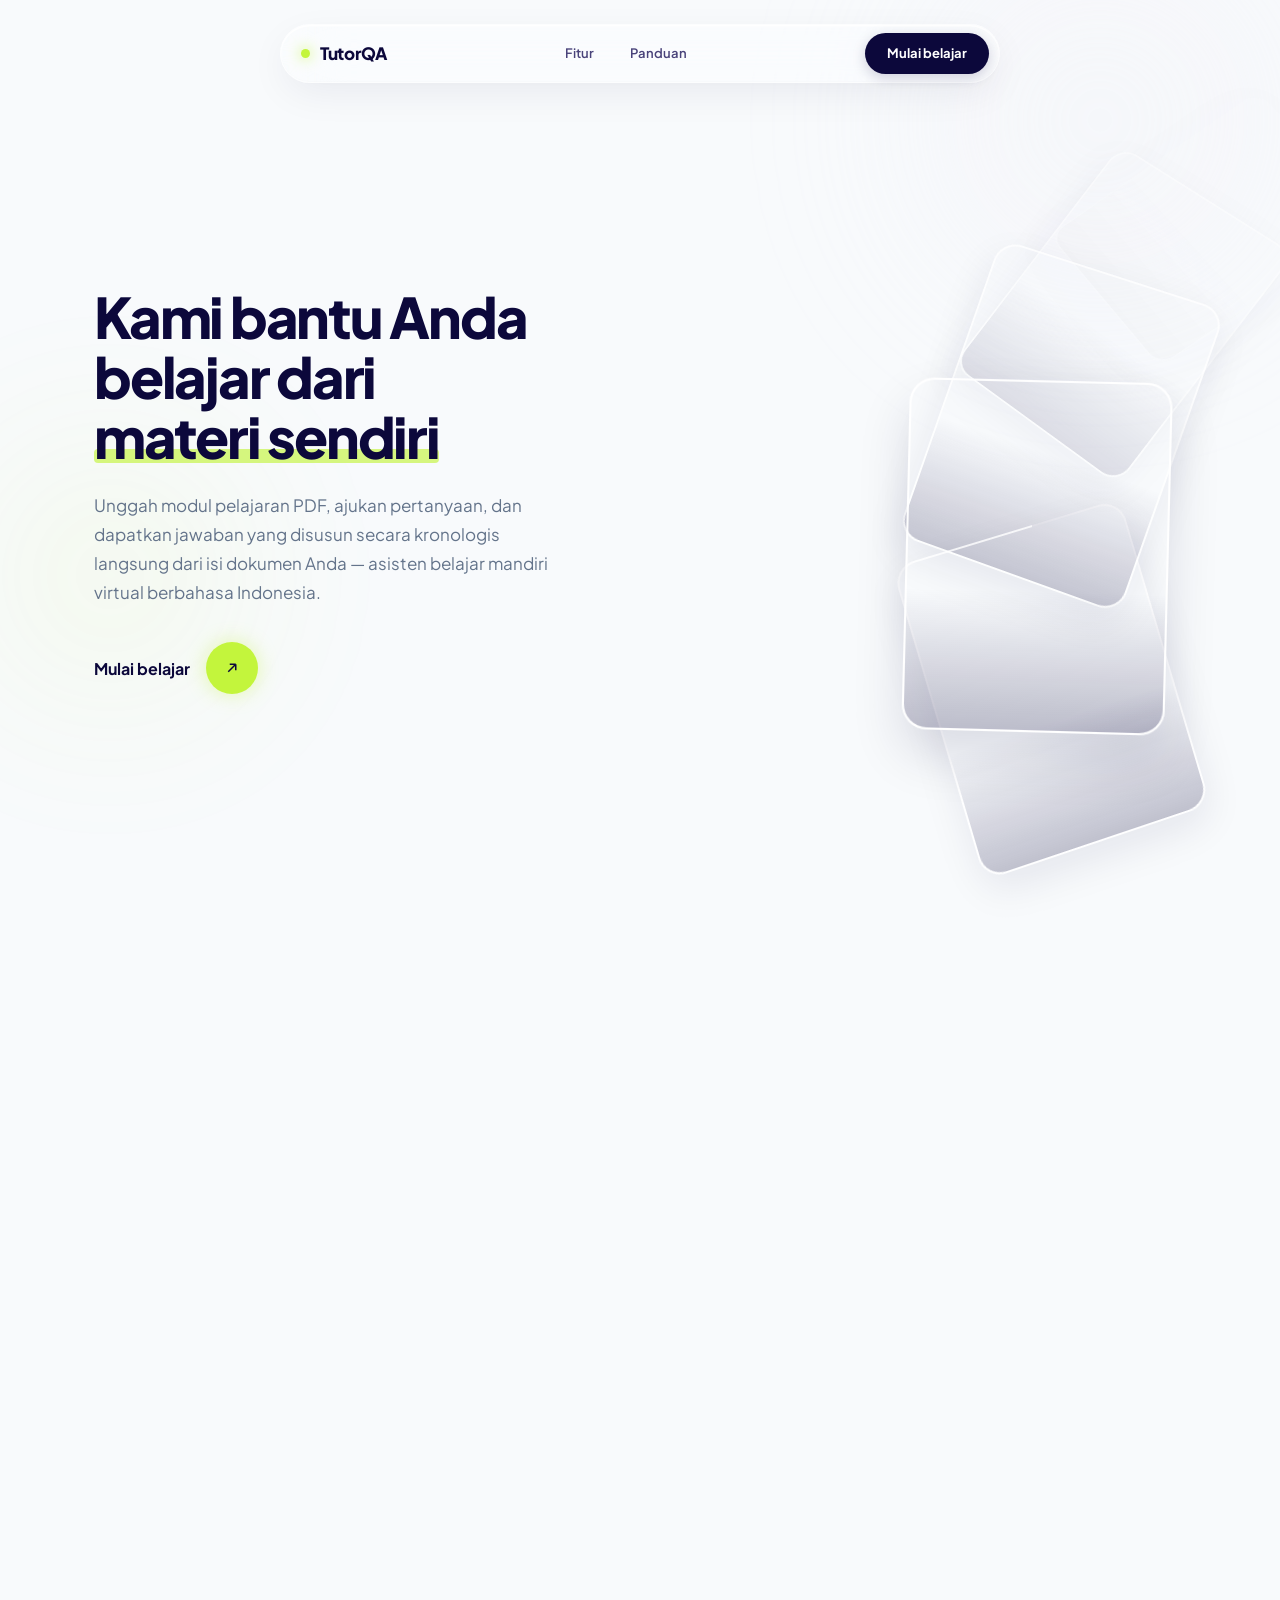
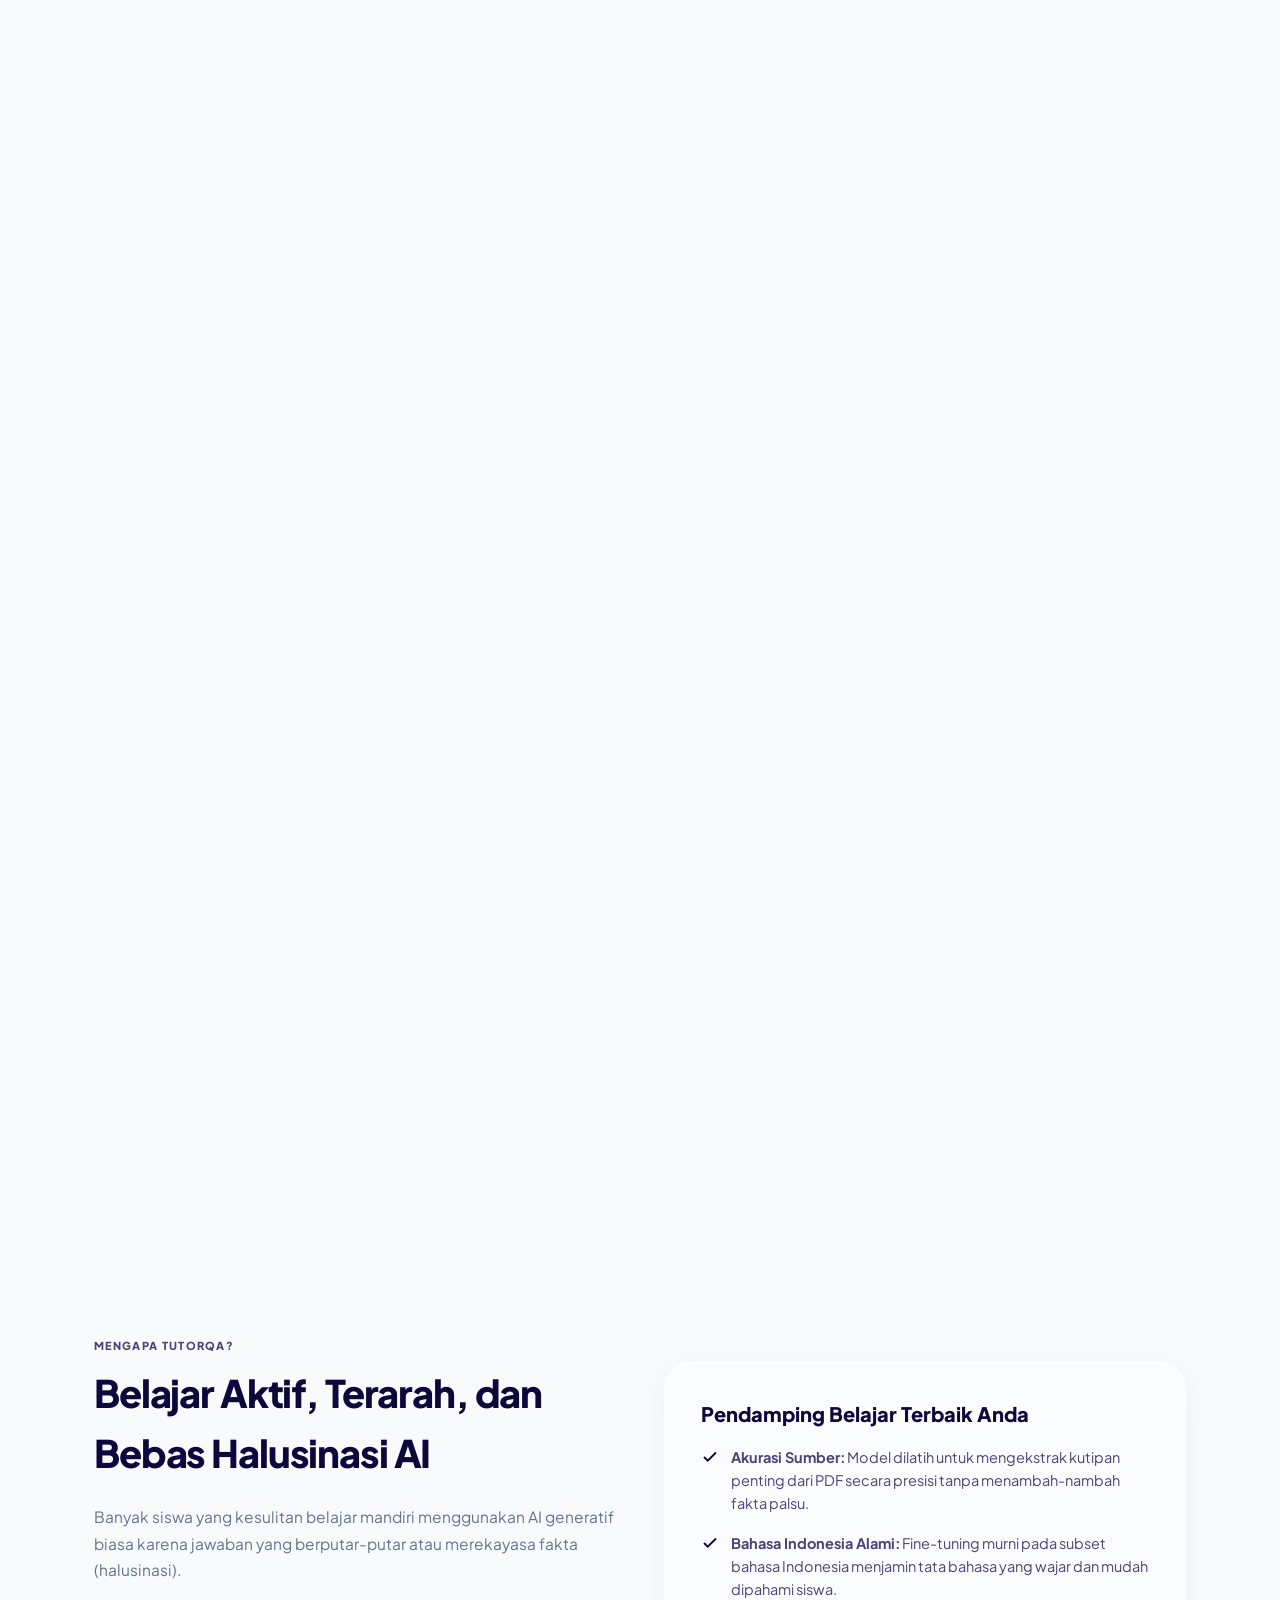
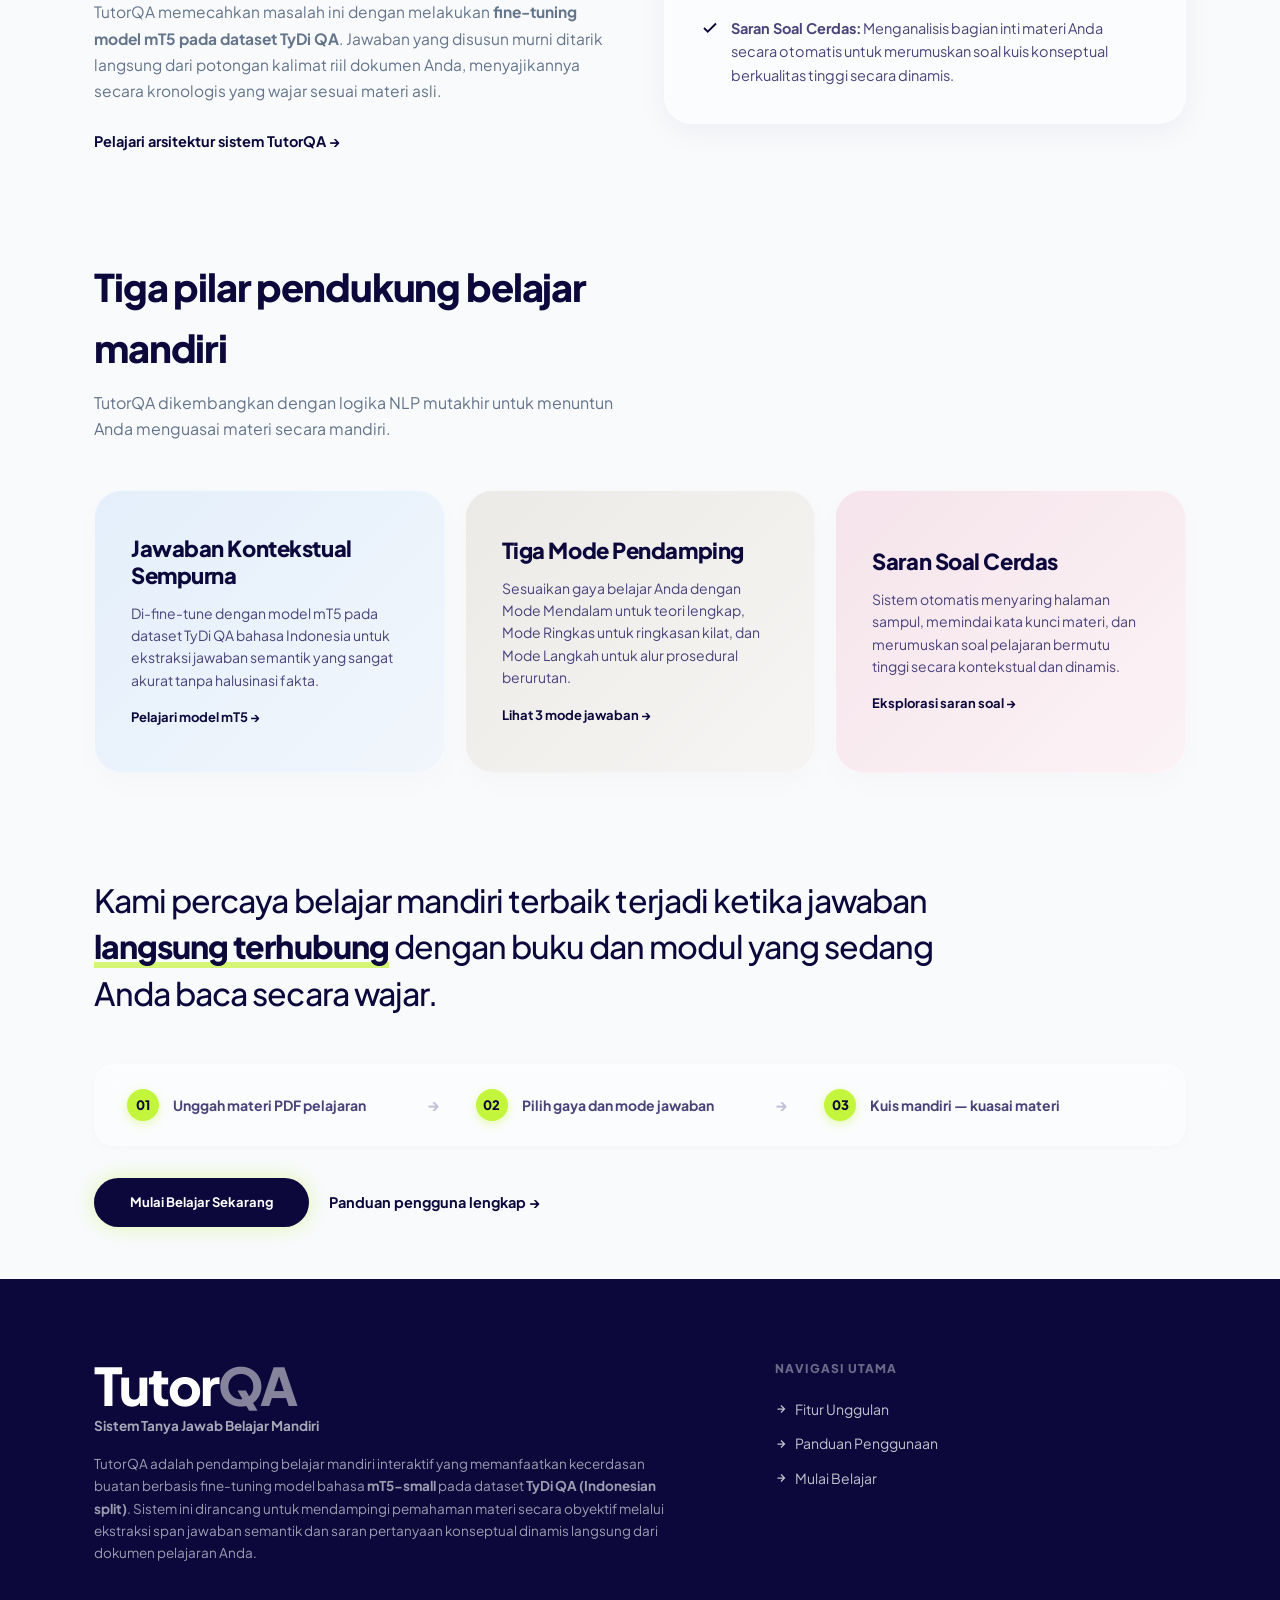
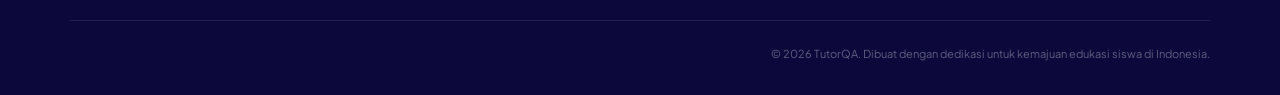
==== commit 80c4dc8a: "feat: hapus seluruh section Tim Pengembang TutorQA" ====
--- a/templates/index.html
+++ b/templates/index.html
@@ -149,67 +149,6 @@
         </div>
       </div>
     </section>
-
-    <!-- Team Section (Kelompok 4) -->
-    <section class="section section-team" id="tim-pengembang">
-      <div class="container reveal">
-        <div class="section-head" style="text-align: center; margin: 0 auto 36px; max-width: 680px;">
-          <span class="section-tag">Kolaborator &amp; Pengembang</span>
-          <h2 class="section-title-lg">Tim Pengembang TutorQA</h2>
-          <p class="section-sub">Kelompok 4 — Kelas 3 Teknik Informatika A</p>
-        </div>
-        
-        <div class="team-grid">
-          <!-- Member 1: Baldiagus Dianpama -->
-          <div class="team-member-card">
-            <div class="member-accent"></div>
-            <div class="member-body">
-              <span class="jobdesk-title">Fokus Tugas</span>
-              <h4 class="jobdesk-highlight">Modelling &amp; Evaluasi</h4>
-              <p class="member-desc">
-                Bertanggung jawab dalam melatih dan menguji model mT5-small menggunakan dataset TyDi QA bahasa Indonesia. Fokus pekerjaan meliputi analisis metrik performa model serta pengoptimalan penggunaan memori agar sistem tanya jawab dapat berjalan dengan lancar dan menghasilkan jawaban yang presisi.
-              </p>
-            </div>
-            <div class="member-footer">
-              <h3 class="member-name">Baldiagus Dianpama</h3>
-              <p class="member-nim">NIM. 2255301029</p>
-            </div>
-          </div>
-          
-          <!-- Member 2: Ghaswul Fikri Fadhillah -->
-          <div class="team-member-card">
-            <div class="member-accent"></div>
-            <div class="member-body">
-              <span class="jobdesk-title">Fokus Tugas</span>
-              <h4 class="jobdesk-highlight">UI &amp; Deployment</h4>
-              <p class="member-desc">
-                Bertanggung jawab dalam merancang tampilan antarmuka web TutorQA agar menarik dan mudah digunakan oleh siswa. Fokus pekerjaan meliputi penghubungan sistem backend FastAPI dengan frontend HTML/CSS/JavaScript, serta pengelolaan deployment server agar aplikasi siap dijalankan.
-              </p>
-            </div>
-            <div class="member-footer">
-              <h3 class="member-name">Ghaswul Fikri Fadhillah</h3>
-              <p class="member-nim">NIM. 2255301076</p>
-            </div>
-          </div>
-          
-          <!-- Member 3: La Ode Fatahillah Muhammad -->
-          <div class="team-member-card">
-            <div class="member-accent"></div>
-            <div class="member-body">
-              <span class="jobdesk-title">Fokus Tugas</span>
-              <h4 class="jobdesk-highlight">Data Preparation</h4>
-              <p class="member-desc">
-                Bertanggung jawab dalam mengumpulkan, membersihkan, dan mengolah data dari dataset TyDi QA agar siap digunakan untuk proses pelatihan model. Fokus pekerjaan meliputi penanganan tokenisasi teks dan penyelarasan format agar model bahasa dapat mempelajari materi dengan baik.
-              </p>
-            </div>
-            <div class="member-footer">
-              <h3 class="member-name">La Ode Fatahillah M.</h3>
-              <p class="member-nim">NIM. 2255301094</p>
-            </div>
-          </div>
-        </div>
-      </div>
-    </section>
   </main>
 
   <footer class="footer-synthesis">
--- a/static/css/styles.css
+++ b/static/css/styles.css
@@ -1808,102 +1808,3 @@
   }
 }
 
-/* —— Team Member Cards —— */
-.section-team {
-  padding-bottom: 96px;
-}
-
-.team-grid {
-  display: grid;
-  grid-template-columns: repeat(3, 1fr);
-  gap: 28px;
-  margin-top: 36px;
-}
-
-.team-member-card {
-  background: linear-gradient(135deg, var(--primary) 0%, #171052 100%);
-  border-radius: 28px;
-  border: 1px solid rgba(255, 255, 255, 0.12);
-  box-shadow:
-    0 16px 40px -10px rgba(12, 8, 59, 0.3),
-    0 8px 16px -8px rgba(12, 8, 59, 0.12);
-  overflow: hidden;
-  display: flex;
-  flex-direction: column;
-  transition: transform 0.35s var(--ease), box-shadow 0.35s var(--ease);
-}
-
-.team-member-card:hover {
-  transform: translateY(-6px);
-  box-shadow:
-    0 32px 64px -16px rgba(12, 8, 59, 0.45),
-    0 0 32px rgba(195, 245, 60, 0.15);
-  border-color: rgba(255, 255, 255, 0.22);
-}
-
-.member-accent {
-  height: 4px;
-  background: linear-gradient(90deg, var(--tertiary) 0%, rgba(195, 245, 60, 0.3) 100%);
-}
-
-.member-body {
-  padding: 28px 28px 20px;
-  flex: 1;
-}
-
-.member-body .jobdesk-title {
-  font-size: 10.5px;
-  font-weight: 800;
-  color: rgba(255, 255, 255, 0.4);
-  text-transform: uppercase;
-  letter-spacing: 0.09em;
-  margin-bottom: 6px;
-  display: block;
-}
-
-.member-body .jobdesk-highlight {
-  font-size: 22px;
-  font-weight: 800;
-  color: var(--tertiary);
-  margin-bottom: 14px;
-  text-shadow: 0 0 12px rgba(195, 245, 60, 0.3);
-}
-
-.member-desc {
-  font-size: 13.5px;
-  line-height: 1.65;
-  color: rgba(255, 255, 255, 0.75);
-  margin: 0;
-}
-
-.member-footer {
-  padding: 20px 28px 28px;
-  border-top: 1px solid rgba(255, 255, 255, 0.08);
-}
-
-.member-name {
-  font-size: 17px;
-  font-weight: 800;
-  color: var(--neutral);
-  letter-spacing: -0.02em;
-  margin-bottom: 4px;
-}
-
-.member-nim {
-  font-size: 12.5px;
-  color: rgba(255, 255, 255, 0.45);
-  font-weight: 600;
-}
-
-@media (max-width: 960px) {
-  .team-grid {
-    grid-template-columns: repeat(2, 1fr);
-  }
-}
-
-@media (max-width: 640px) {
-  .team-grid {
-    grid-template-columns: 1fr;
-  }
-}
-
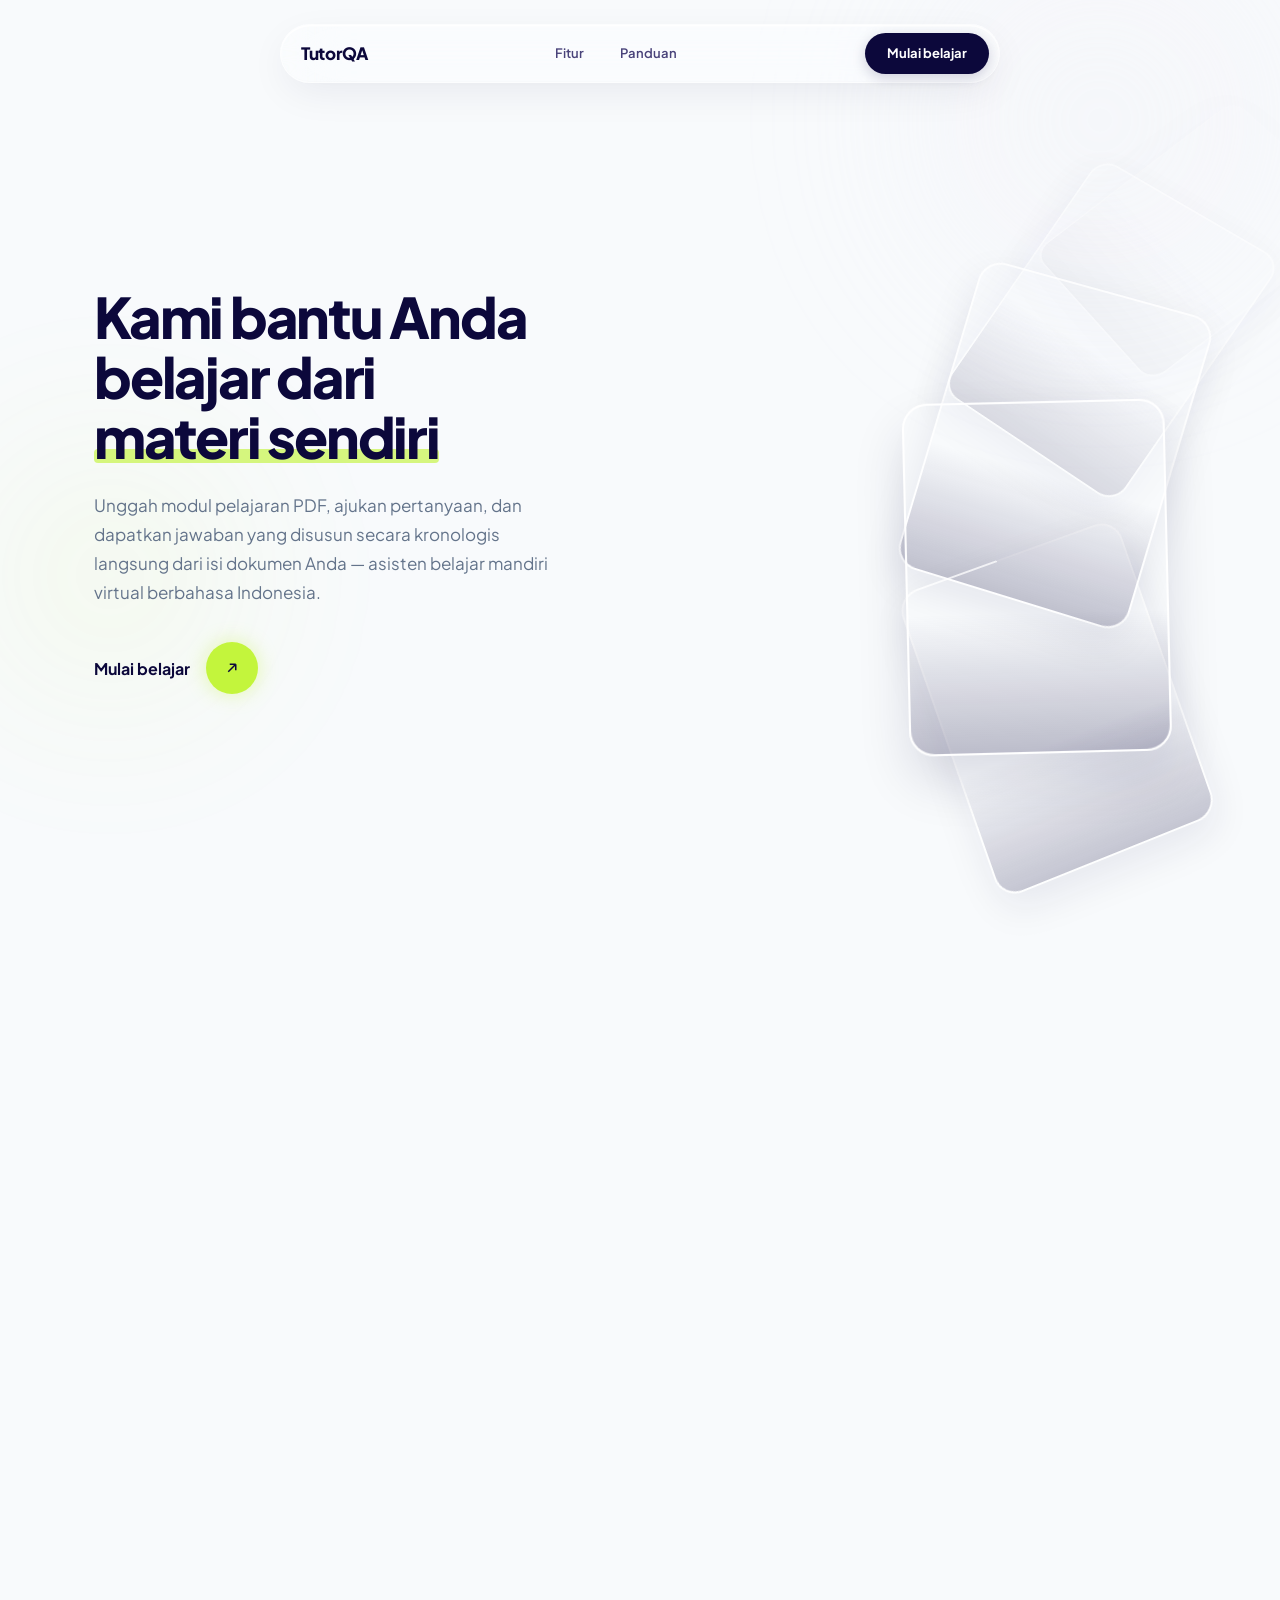
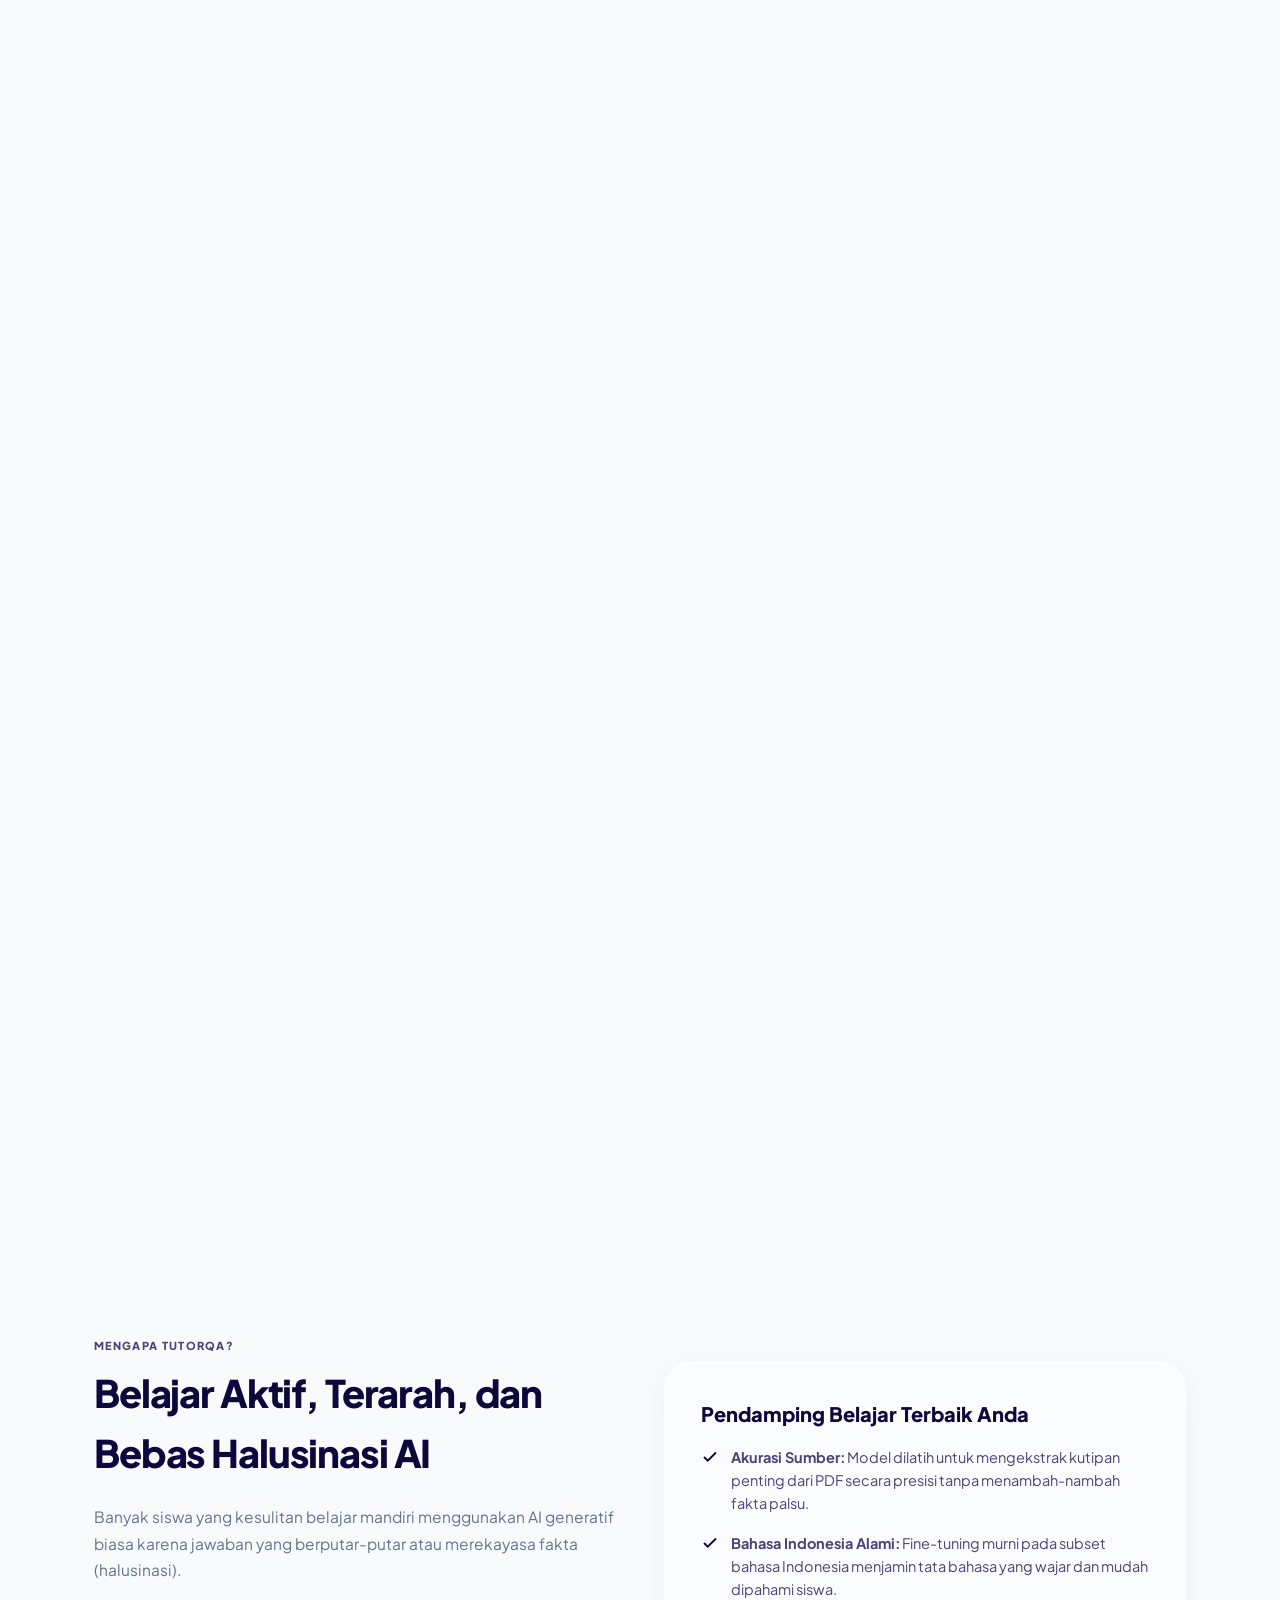
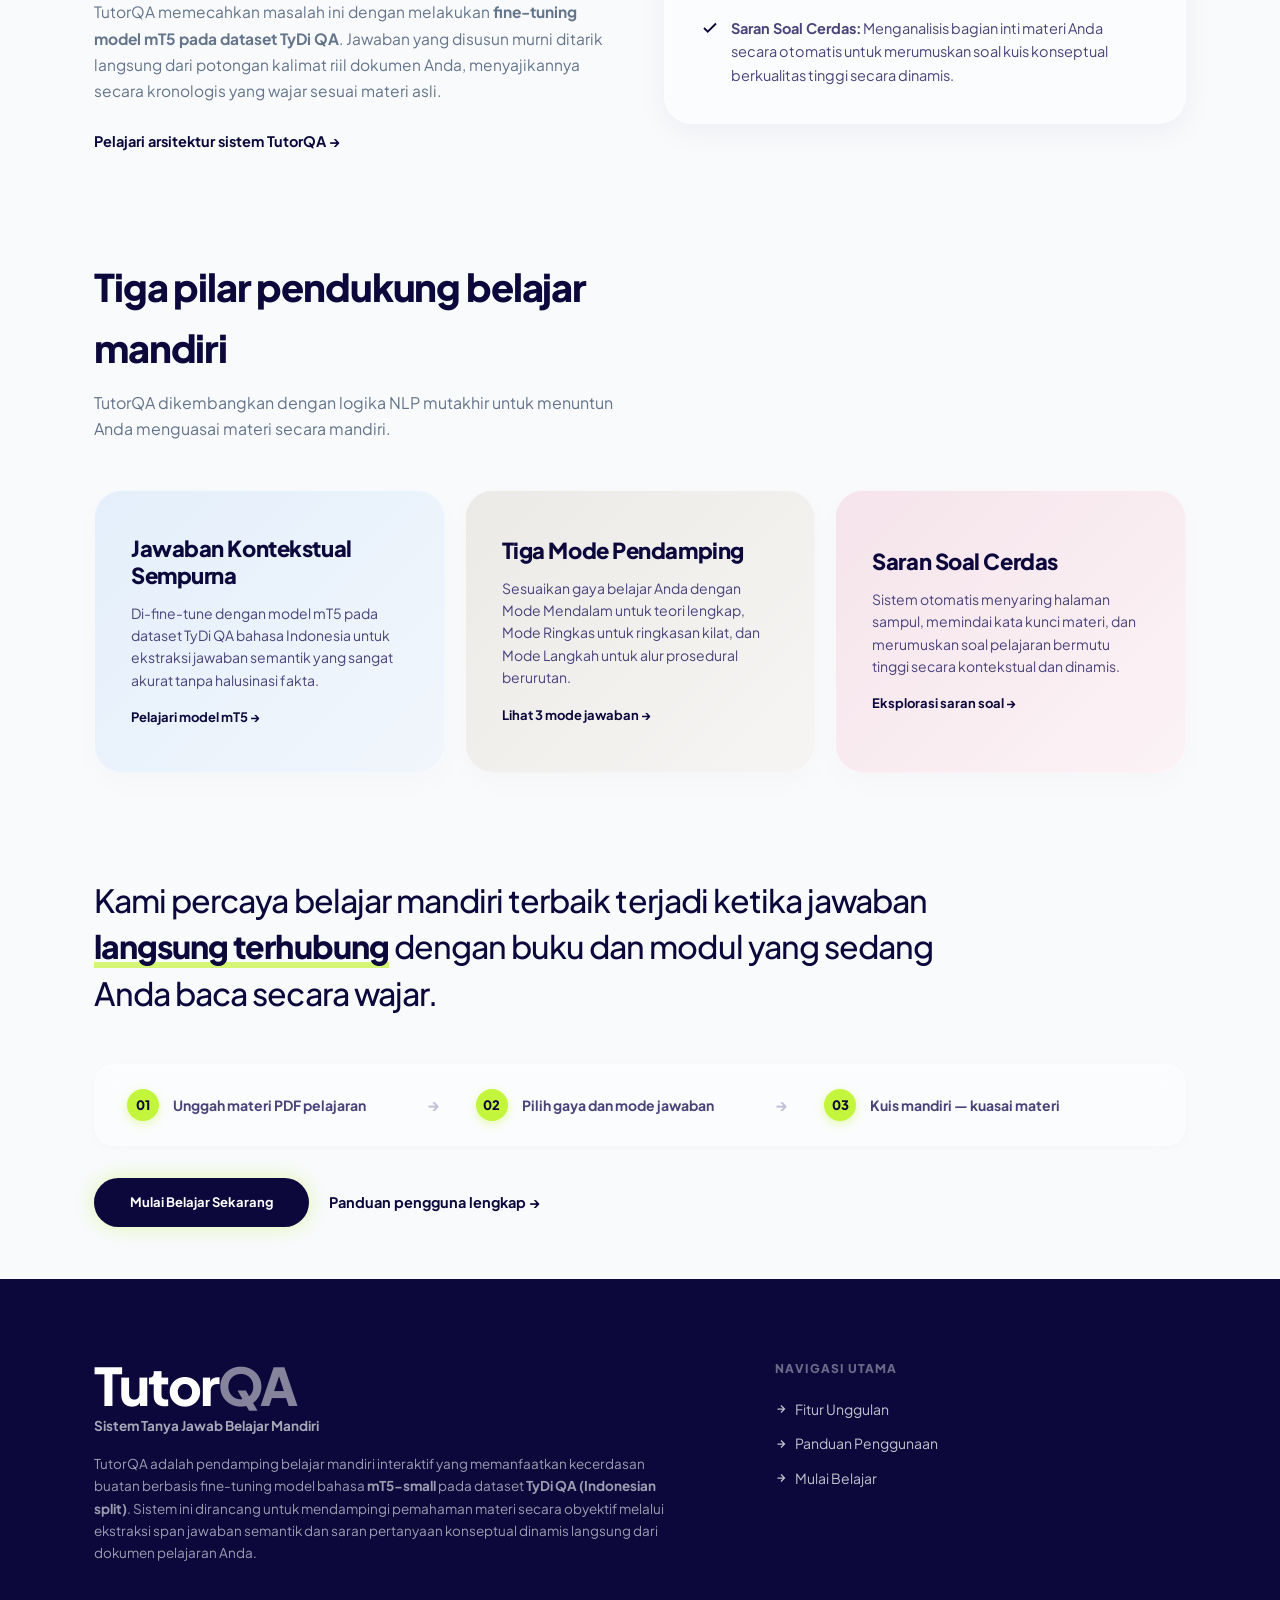
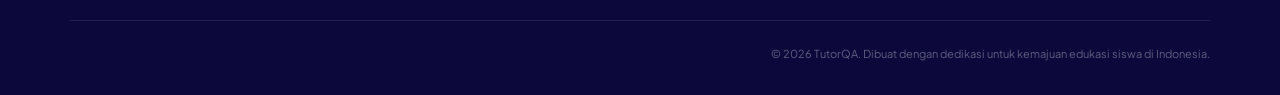
==== commit 335c30d0: "fix: hapus titik hijau (logo-dot) dari navbar TutorQA" ====
--- a/templates/index.html
+++ b/templates/index.html
@@ -26,7 +26,7 @@
   <!-- Dynamic Island Nav -->
   <div class="island-nav-wrap" id="islandNav">
     <nav class="island-nav" aria-label="Navigasi utama">
-      <a href="/" class="island-logo"><span class="logo-dot"></span> TutorQA</a>
+      <a href="/" class="island-logo">TutorQA</a>
       <div class="island-links">
         <a href="/fitur">Fitur</a>
         <a href="/panduan">Panduan</a>
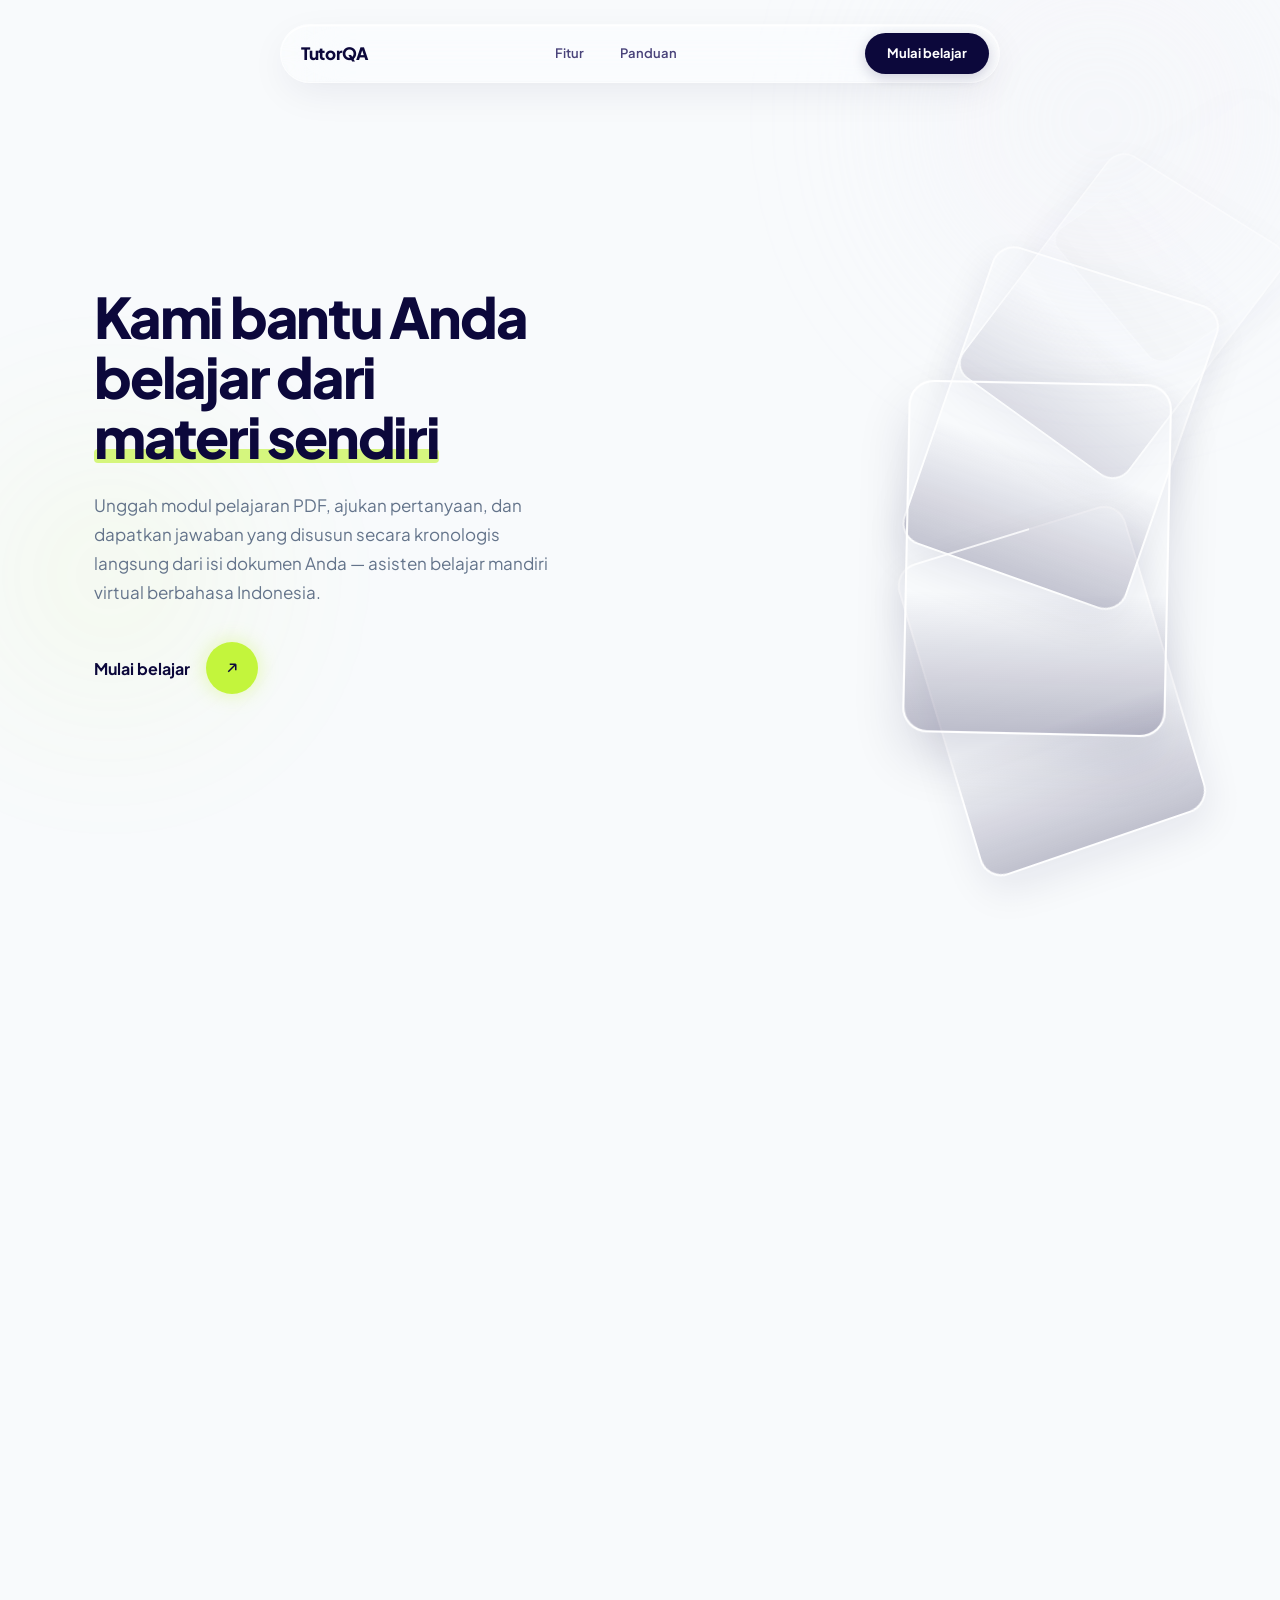
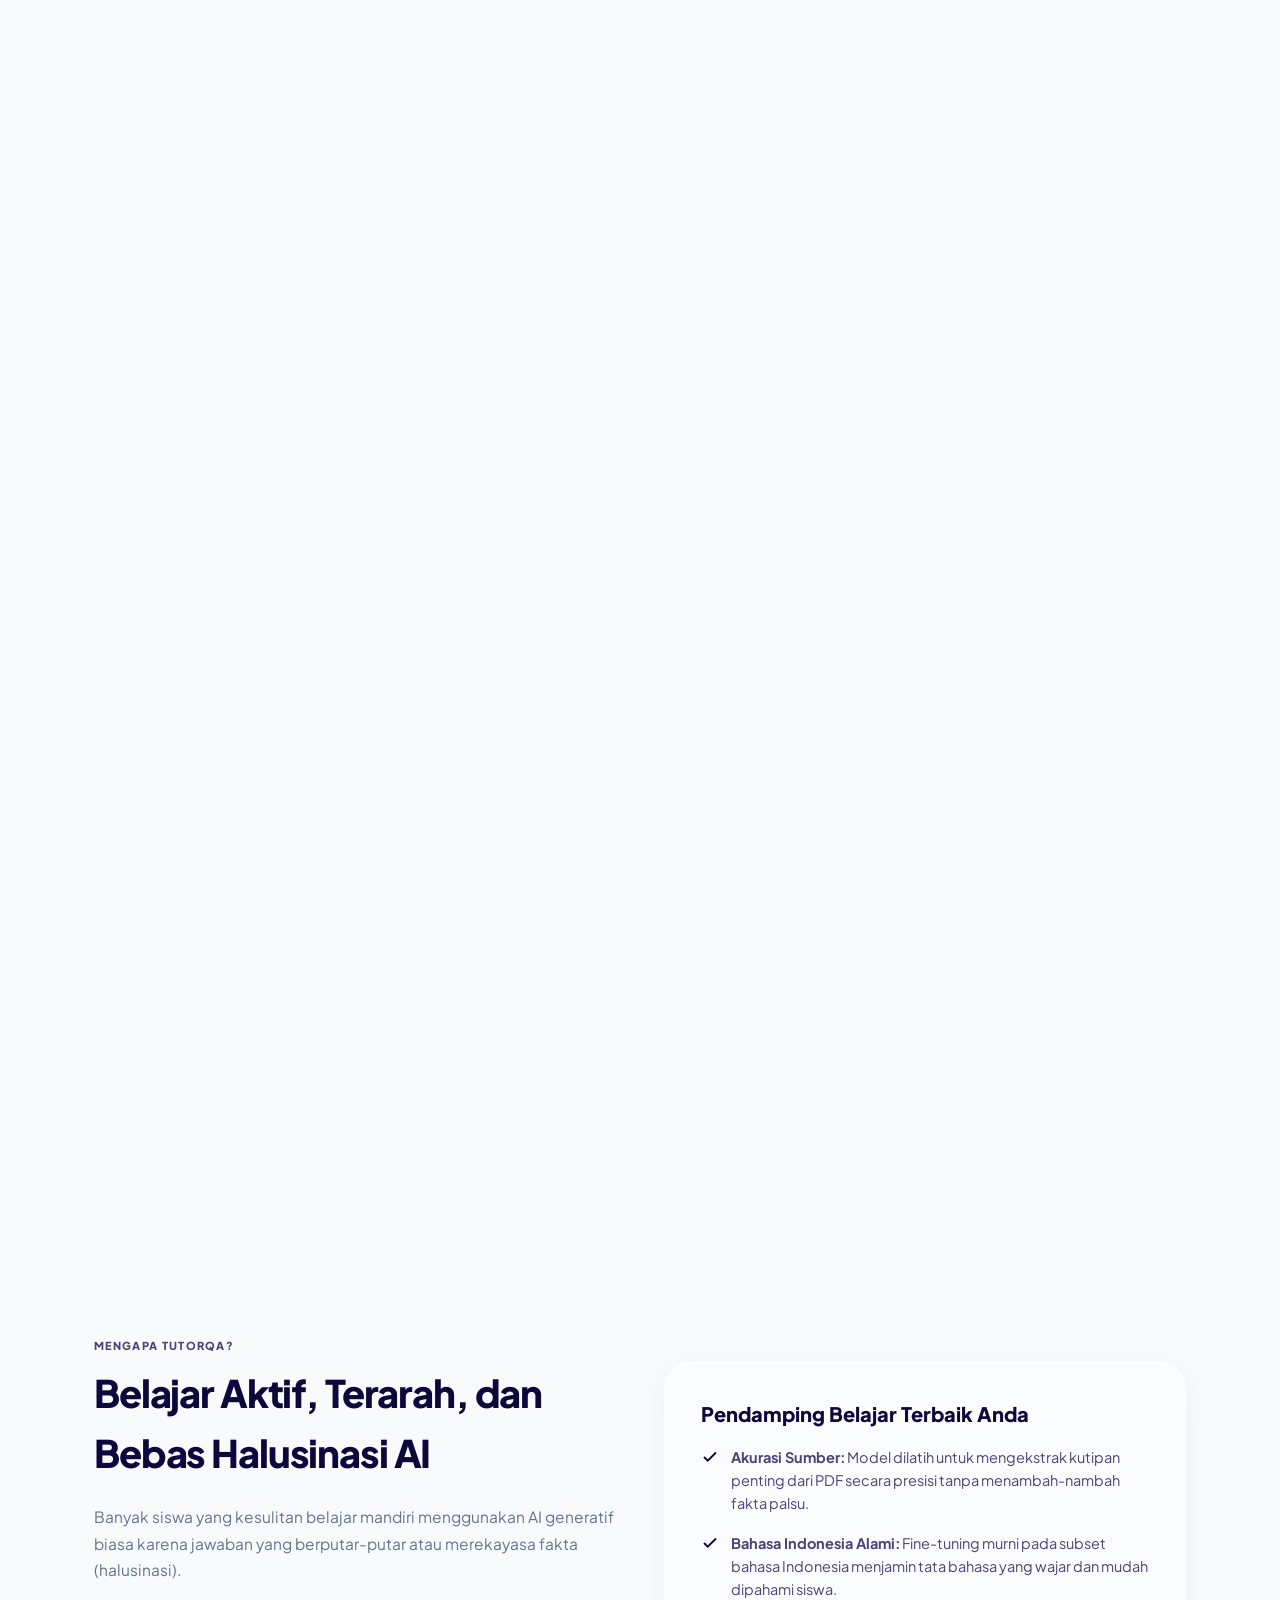
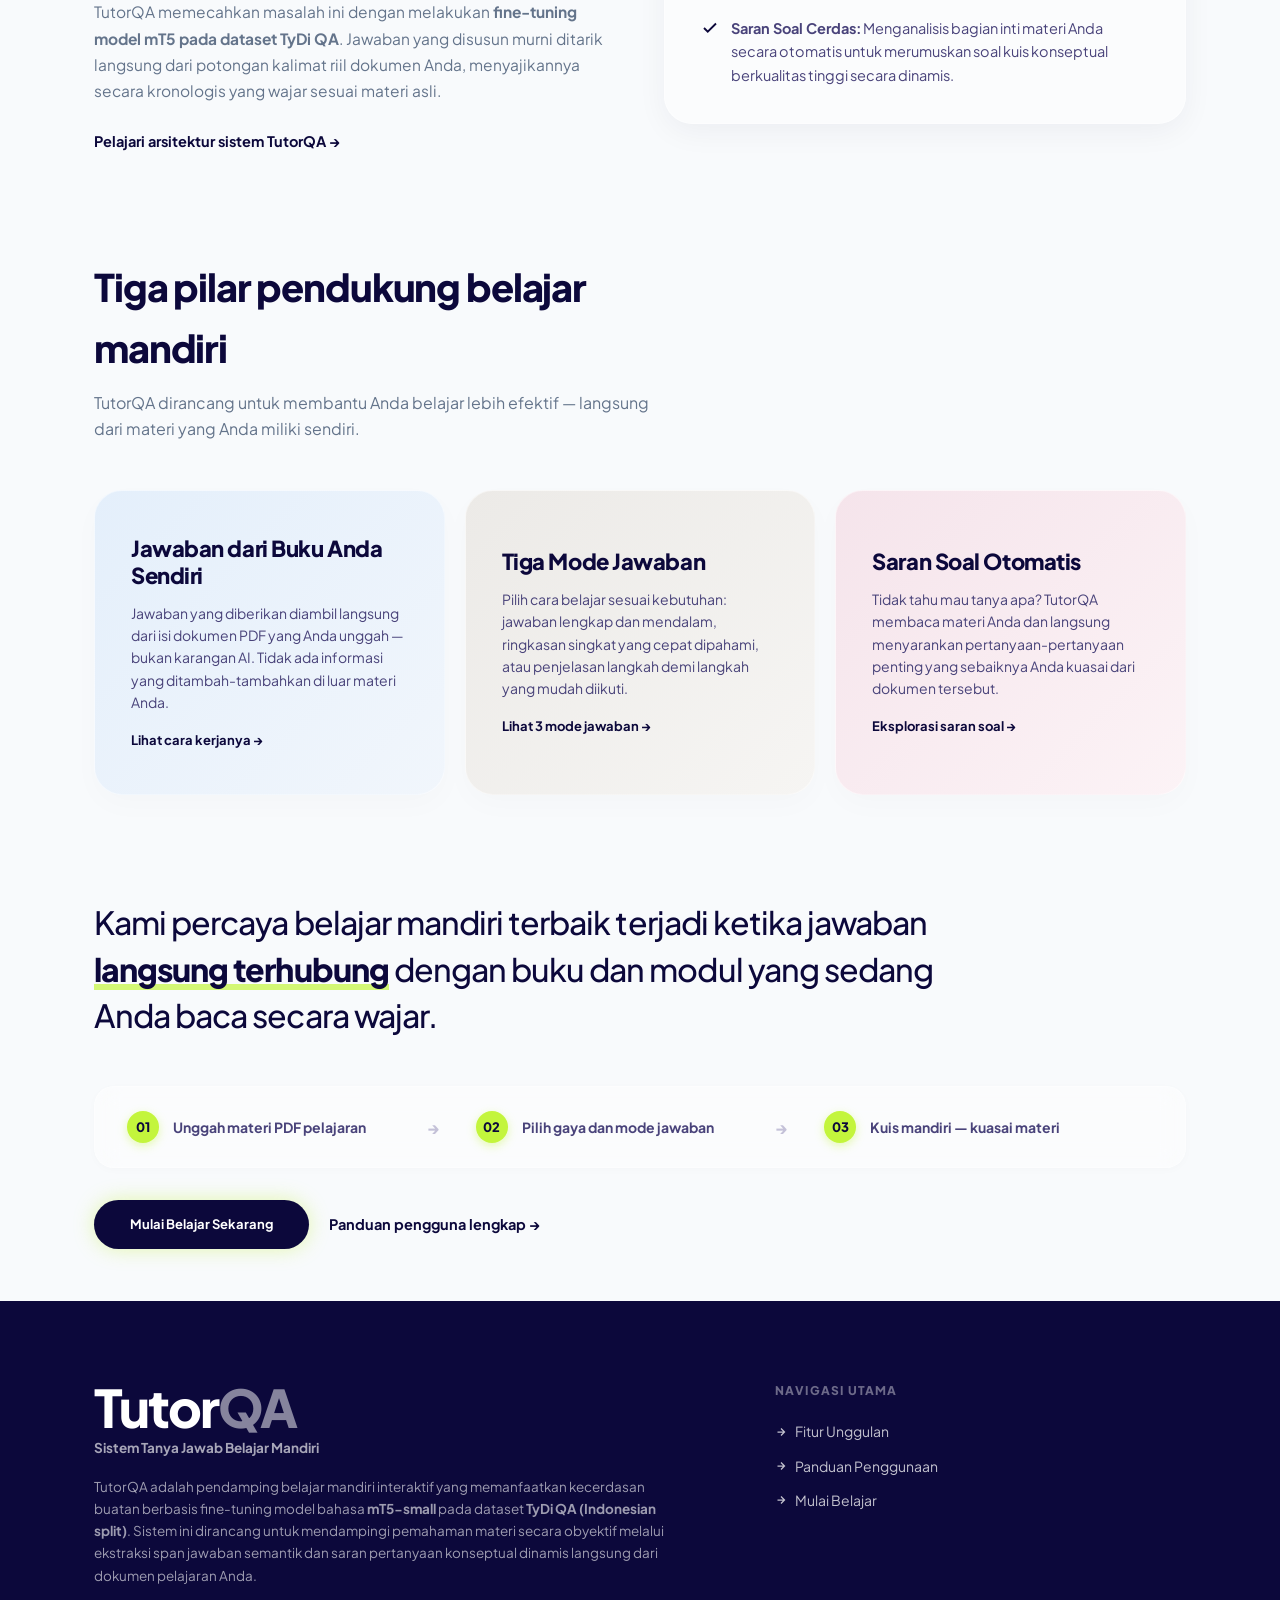
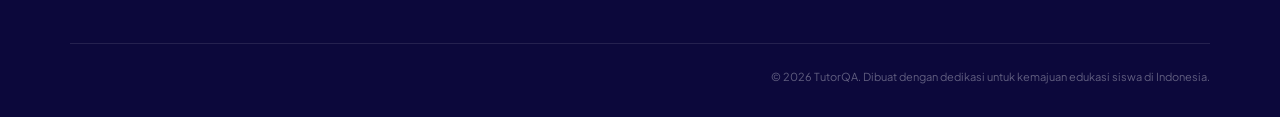
==== commit 3140aeae: "fix: sederhanakan teks fitur agar mudah dipahami user awam" ====
--- a/templates/index.html
+++ b/templates/index.html
@@ -109,22 +109,22 @@
       <div class="container">
         <div class="section-head reveal">
           <h2 class="section-title-lg">Tiga pilar pendukung belajar mandiri</h2>
-          <p class="section-sub">TutorQA dikembangkan dengan logika NLP mutakhir untuk menuntun Anda menguasai materi secara mandiri.</p>
+          <p class="section-sub">TutorQA dirancang untuk membantu Anda belajar lebih efektif — langsung dari materi yang Anda miliki sendiri.</p>
         </div>
         <div class="feature-pastel">
           <article class="feature-pastel-card fp-blue reveal">
-            <h3>Jawaban Kontekstual Sempurna</h3>
-            <p>Di-fine-tune dengan model mT5 pada dataset TyDi QA bahasa Indonesia untuk ekstraksi jawaban semantik yang sangat akurat tanpa halusinasi fakta.</p>
-            <a href="/fitur#t5-model" class="link-arrow" style="margin-top: 16px; font-size: 13px;">Pelajari model mT5 →</a>
+            <h3>Jawaban dari Buku Anda Sendiri</h3>
+            <p>Jawaban yang diberikan diambil langsung dari isi dokumen PDF yang Anda unggah — bukan karangan AI. Tidak ada informasi yang ditambah-tambahkan di luar materi Anda.</p>
+            <a href="/fitur#t5-model" class="link-arrow" style="margin-top: 16px; font-size: 13px;">Lihat cara kerjanya →</a>
           </article>
           <article class="feature-pastel-card fp-gray reveal reveal-delay">
-            <h3>Tiga Mode Pendamping</h3>
-            <p>Sesuaikan gaya belajar Anda dengan Mode Mendalam untuk teori lengkap, Mode Ringkas untuk ringkasan kilat, dan Mode Langkah untuk alur prosedural berurutan.</p>
+            <h3>Tiga Mode Jawaban</h3>
+            <p>Pilih cara belajar sesuai kebutuhan: jawaban lengkap dan mendalam, ringkasan singkat yang cepat dipahami, atau penjelasan langkah demi langkah yang mudah diikuti.</p>
             <a href="/fitur#three-modes" class="link-arrow" style="margin-top: 16px; font-size: 13px;">Lihat 3 mode jawaban →</a>
           </article>
           <article class="feature-pastel-card fp-pink reveal reveal-delay-2">
-            <h3>Saran Soal Cerdas</h3>
-            <p>Sistem otomatis menyaring halaman sampul, memindai kata kunci materi, dan merumuskan soal pelajaran bermutu tinggi secara kontekstual dan dinamis.</p>
+            <h3>Saran Soal Otomatis</h3>
+            <p>Tidak tahu mau tanya apa? TutorQA membaca materi Anda dan langsung menyarankan pertanyaan-pertanyaan penting yang sebaiknya Anda kuasai dari dokumen tersebut.</p>
             <a href="/fitur#smart-suggestions" class="link-arrow" style="margin-top: 16px; font-size: 13px;">Eksplorasi saran soal →</a>
           </article>
         </div>
